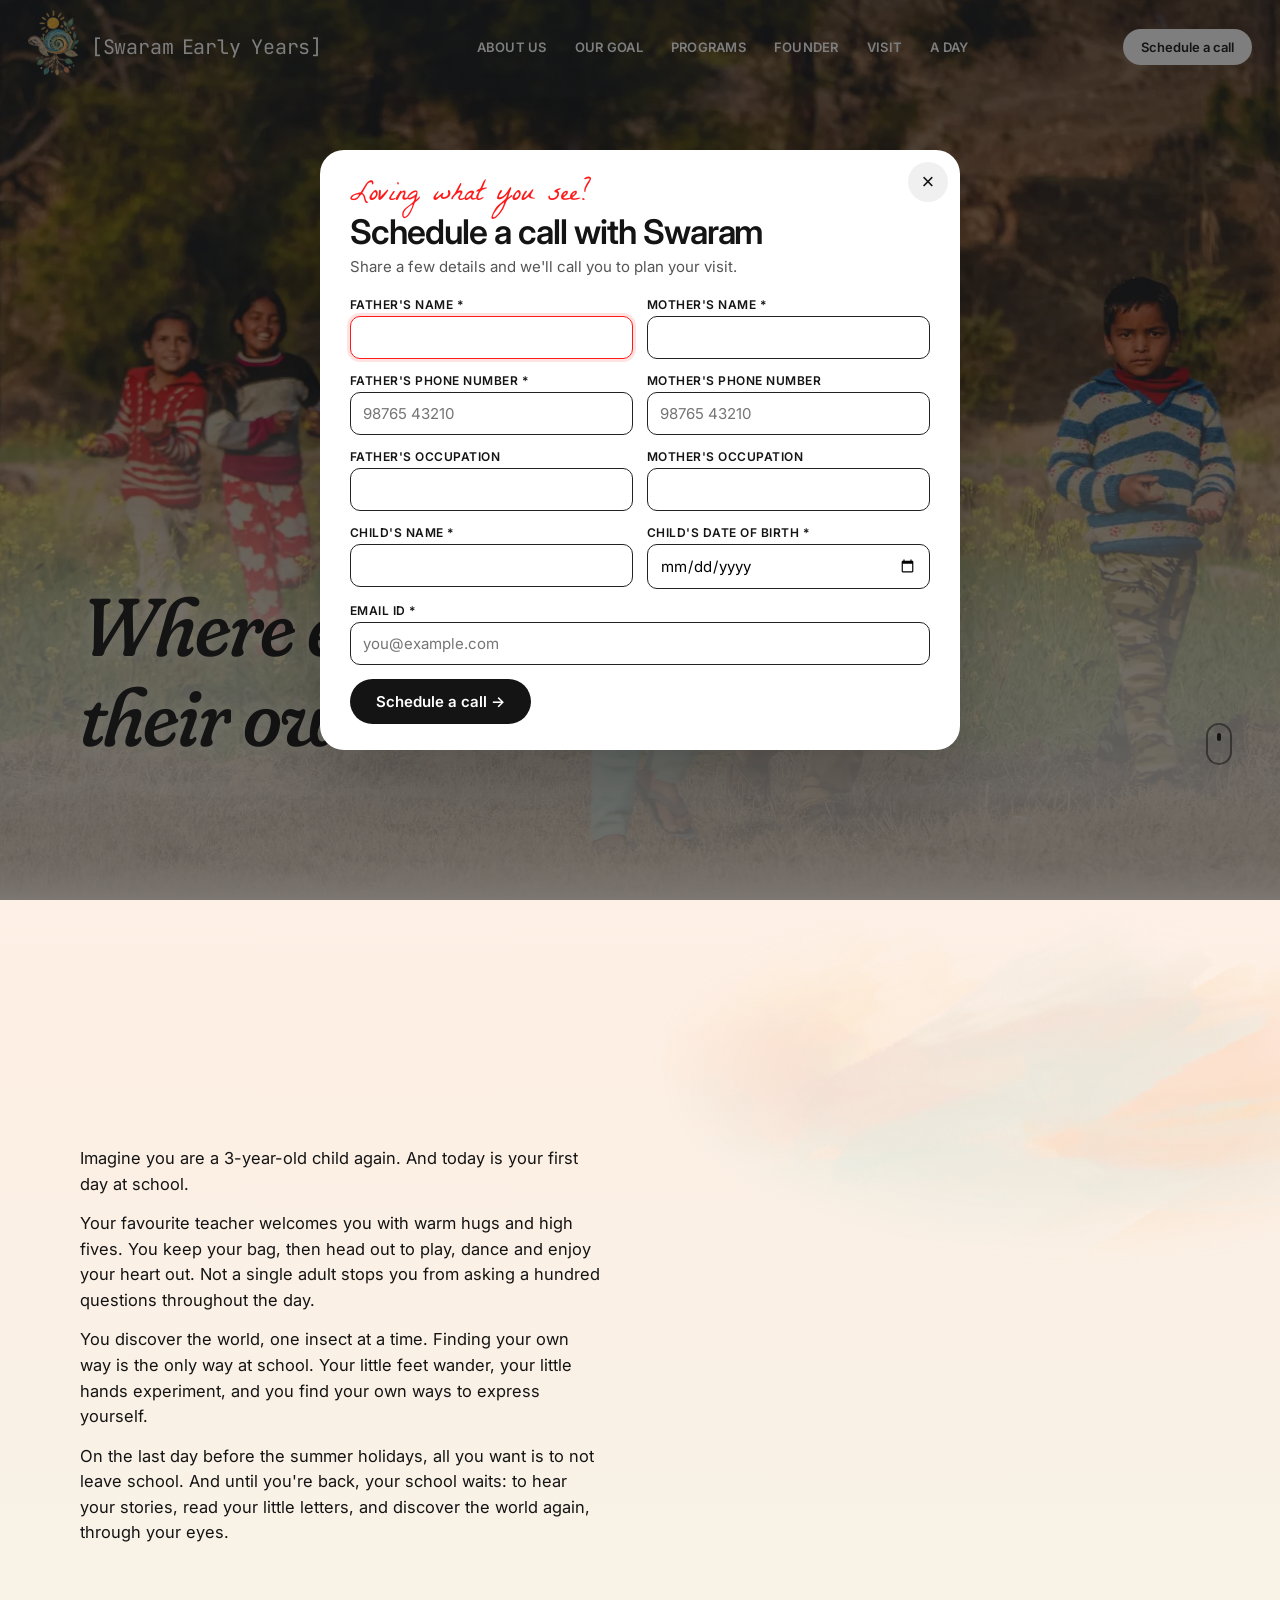
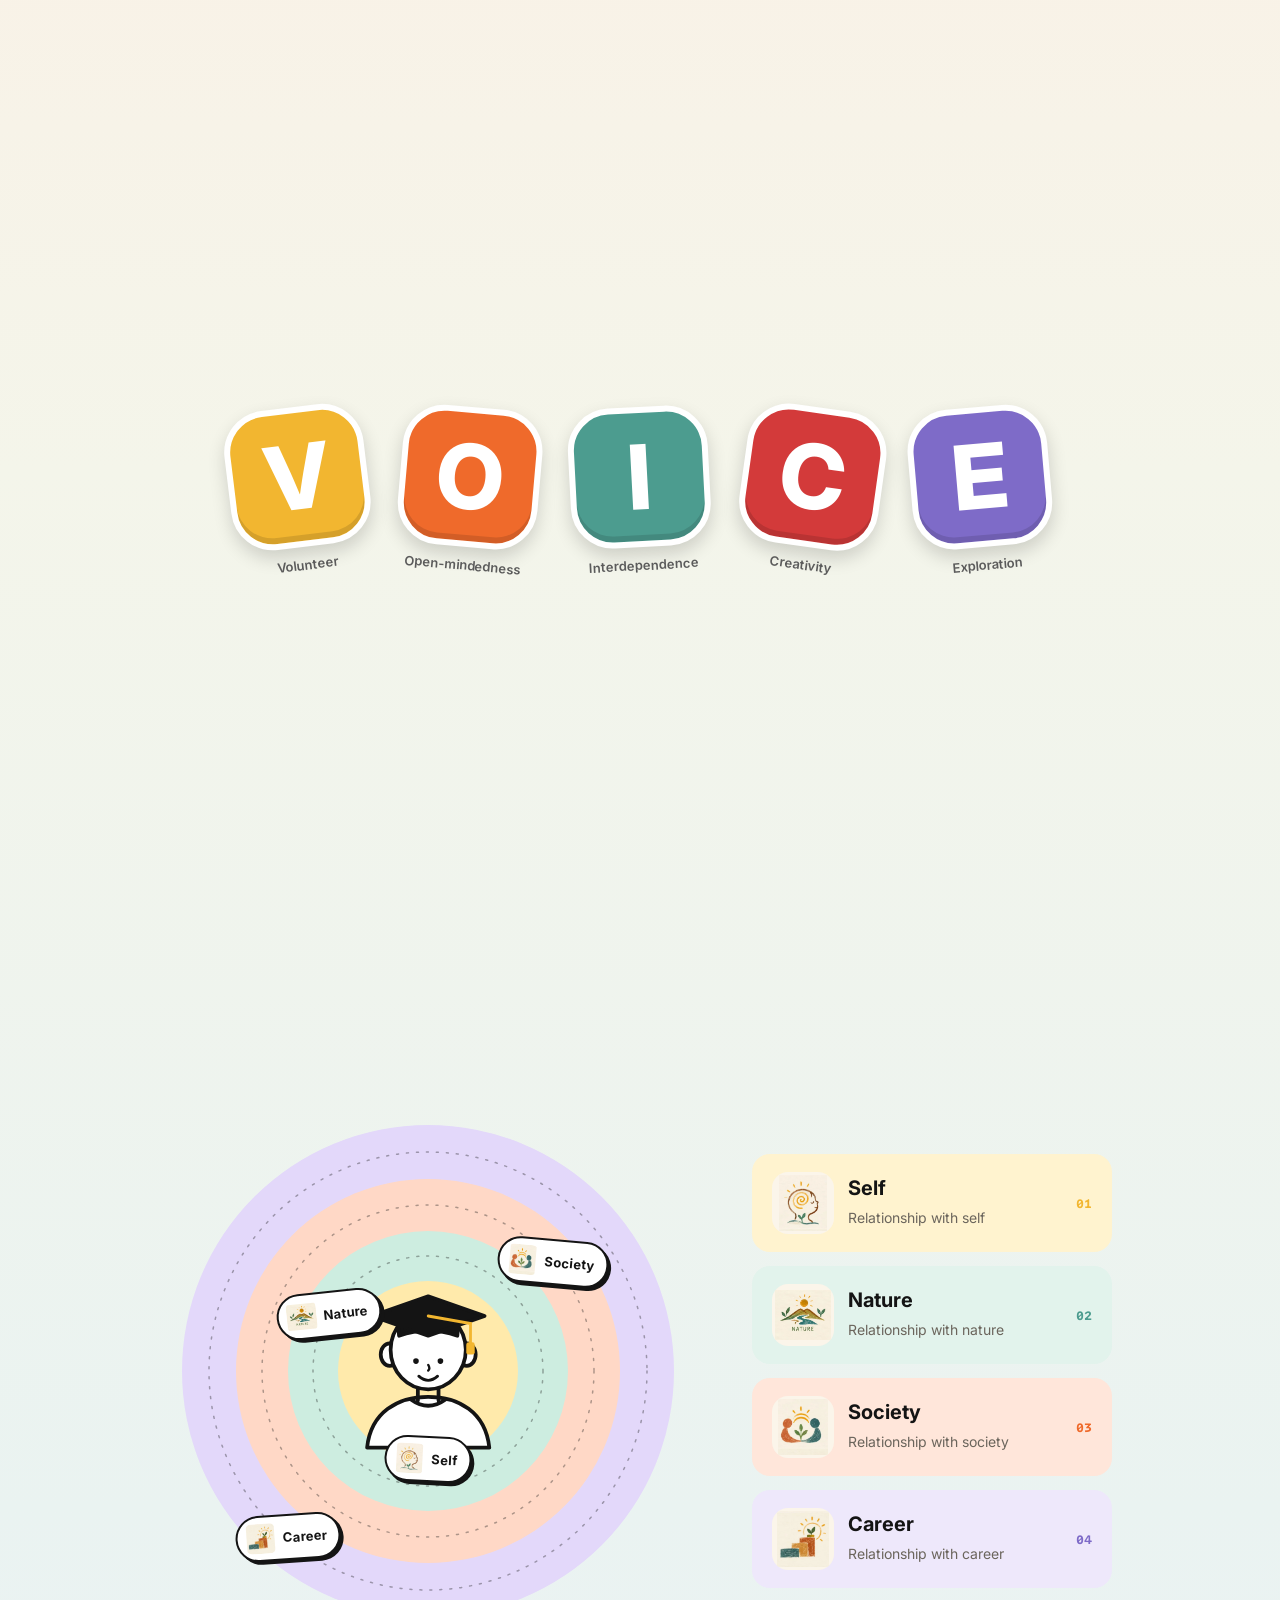
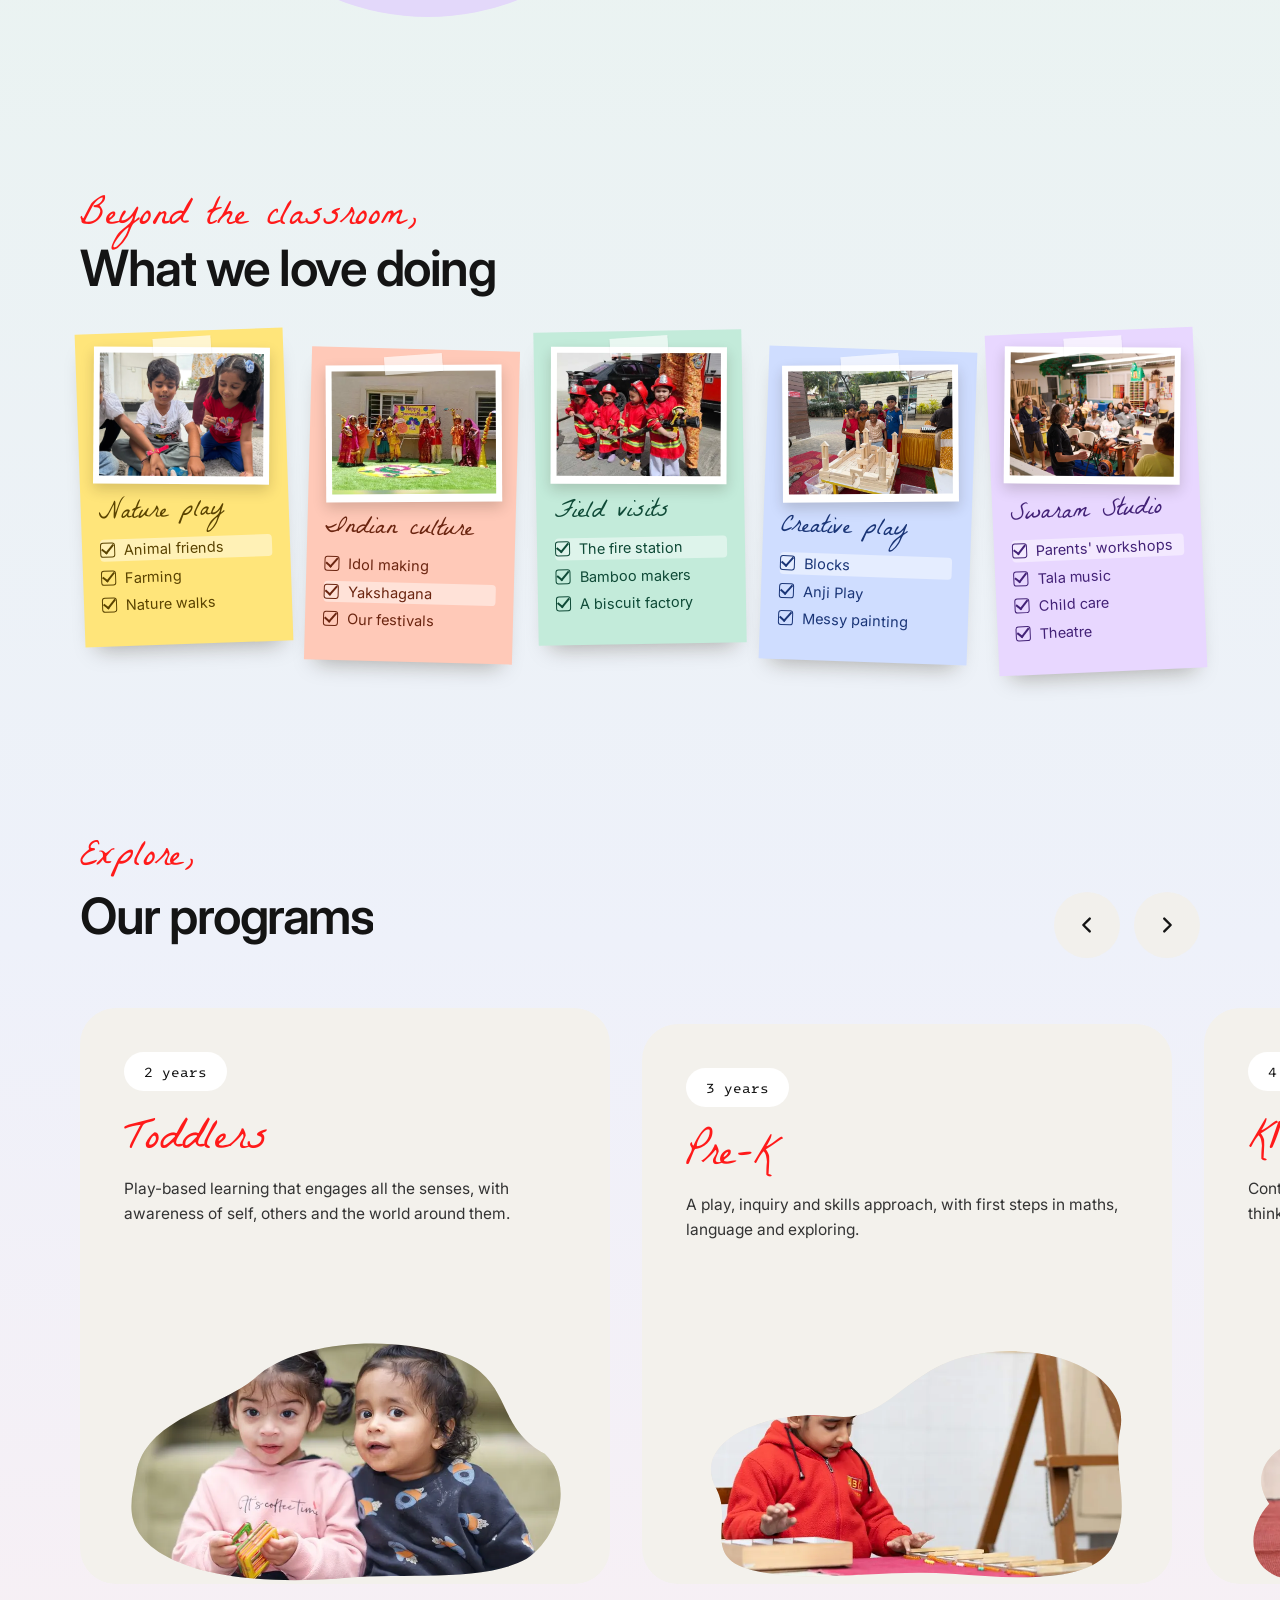
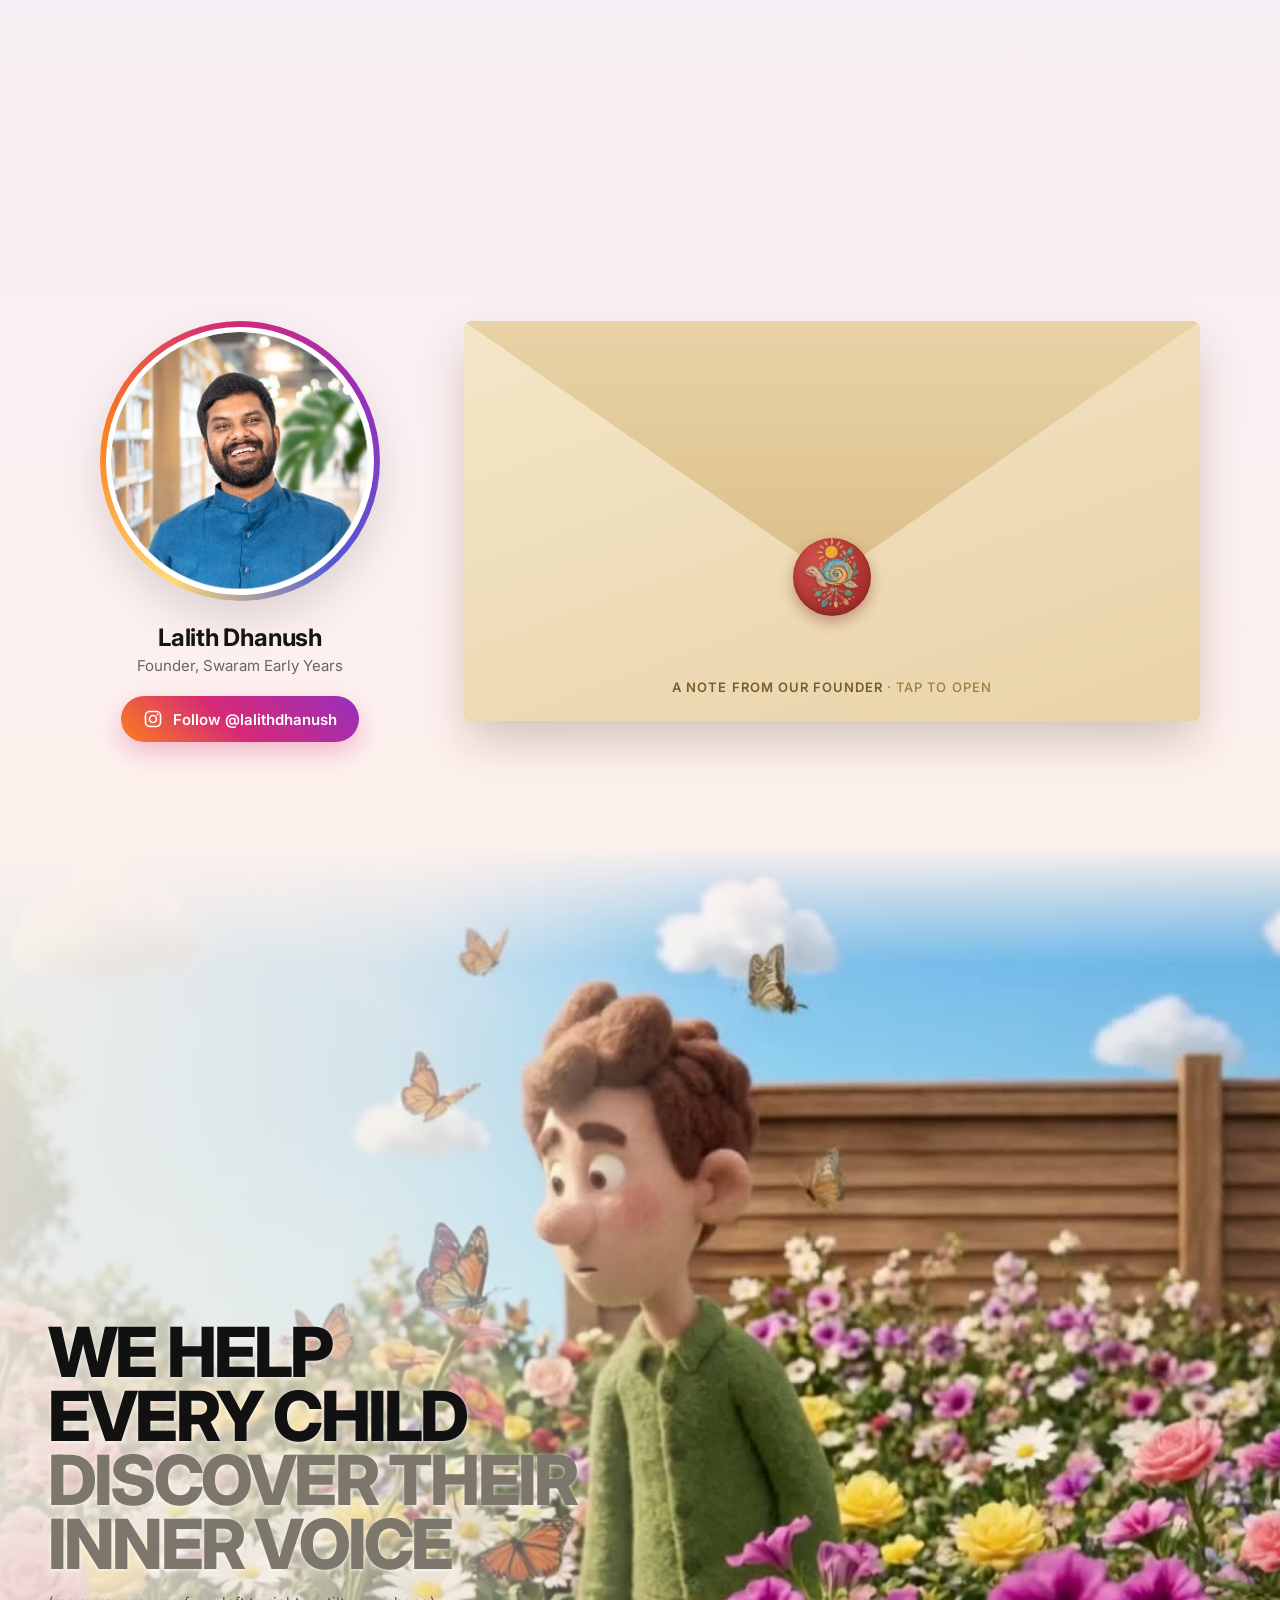
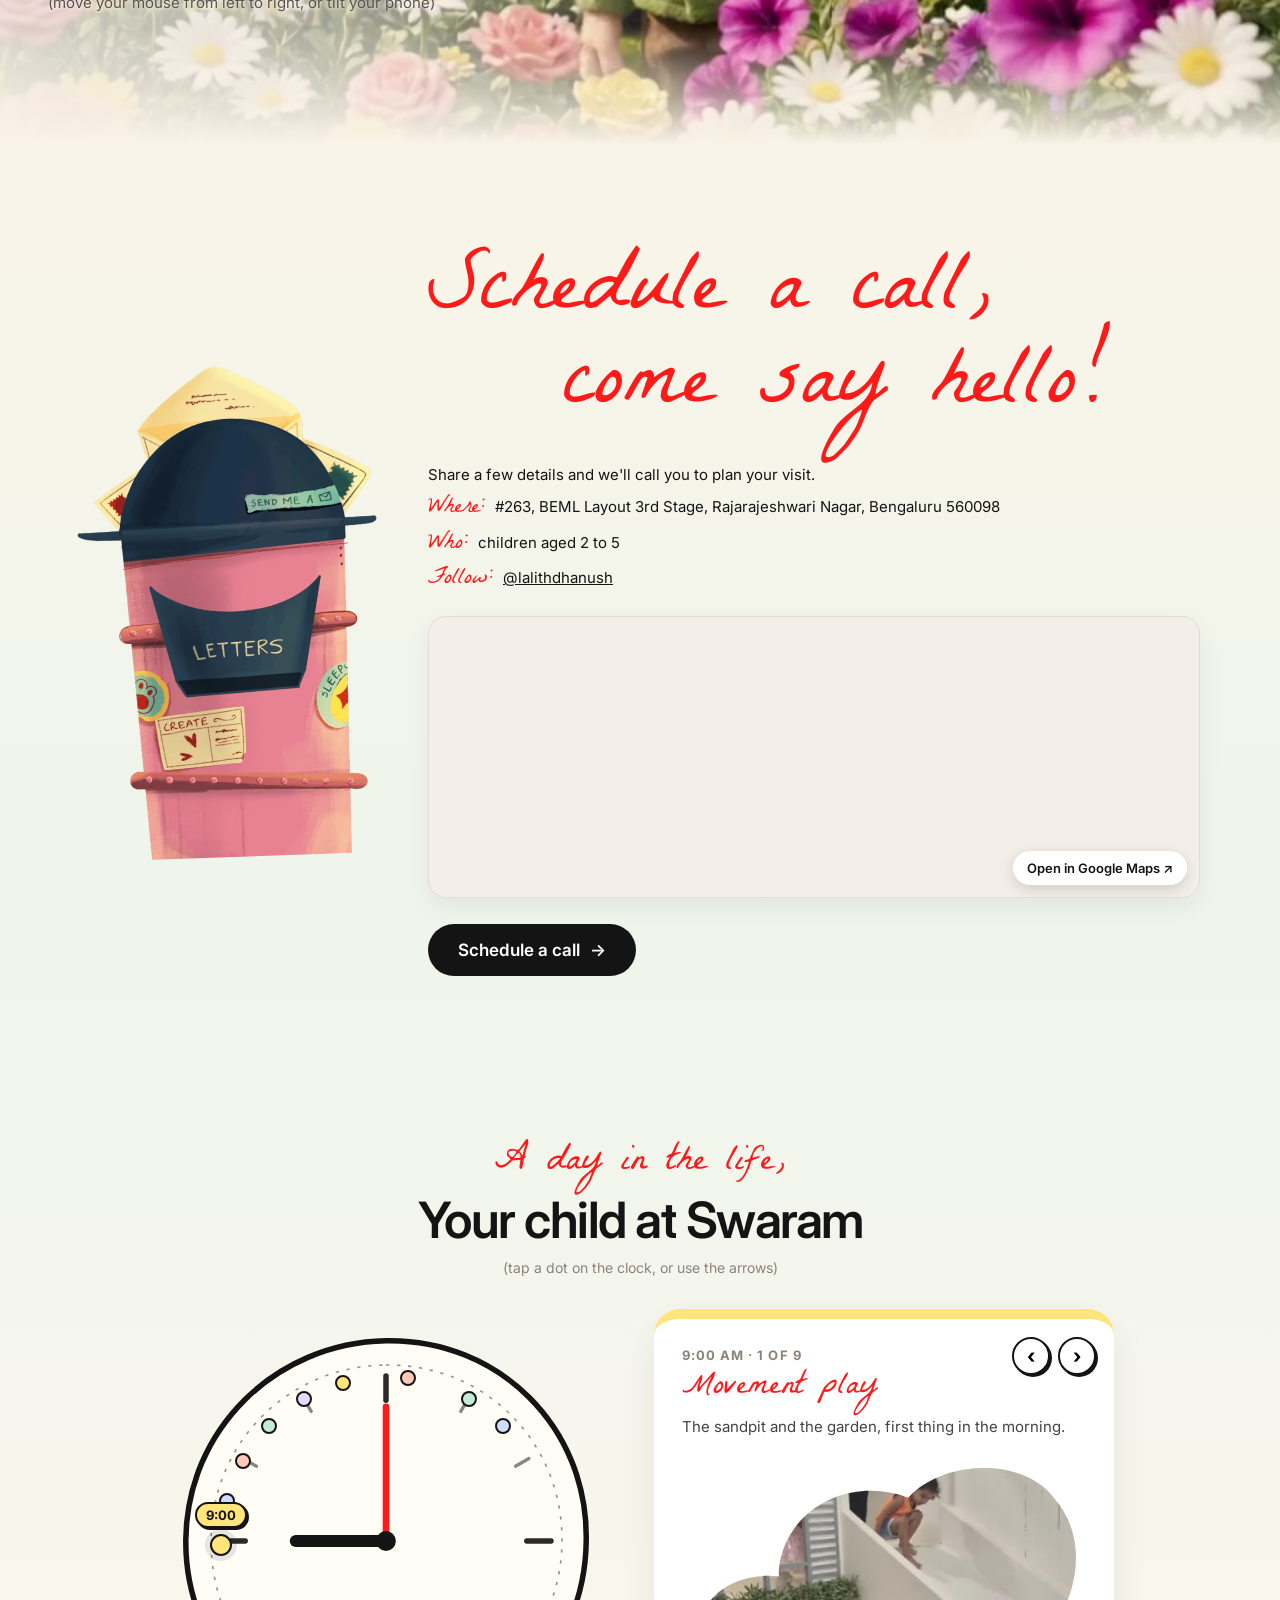
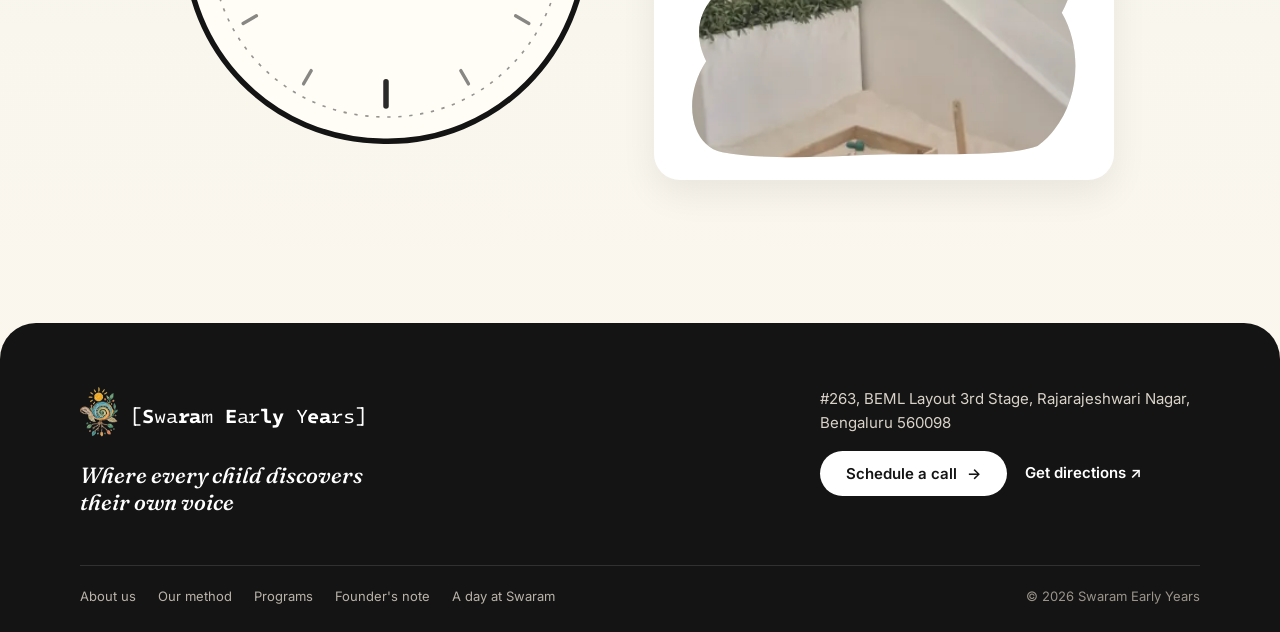
==== v2/index.html @ 05e059a1 "v2: Swaram's own photos from Drive (clock, sticky notes, goal icons); day section moved to the end; " ====
<!doctype html>
<html lang="en">
<head>
<meta charset="utf-8">
<title>Swaram Early Years · Preschool in Bangalore</title>
<meta name="viewport" content="width=device-width, initial-scale=1">
<!-- The site opens straight into the main page (the sketchbook intro is saved as index.sketchbook.html) -->
<script>location.replace("home.html?v=10" + location.hash);</script>
<meta http-equiv="refresh" content="0; url=home.html?v=10">
<link rel="canonical" href="home.html">
</head>
<body><a href="home.html">Swaram Early Years</a></body>
</html>
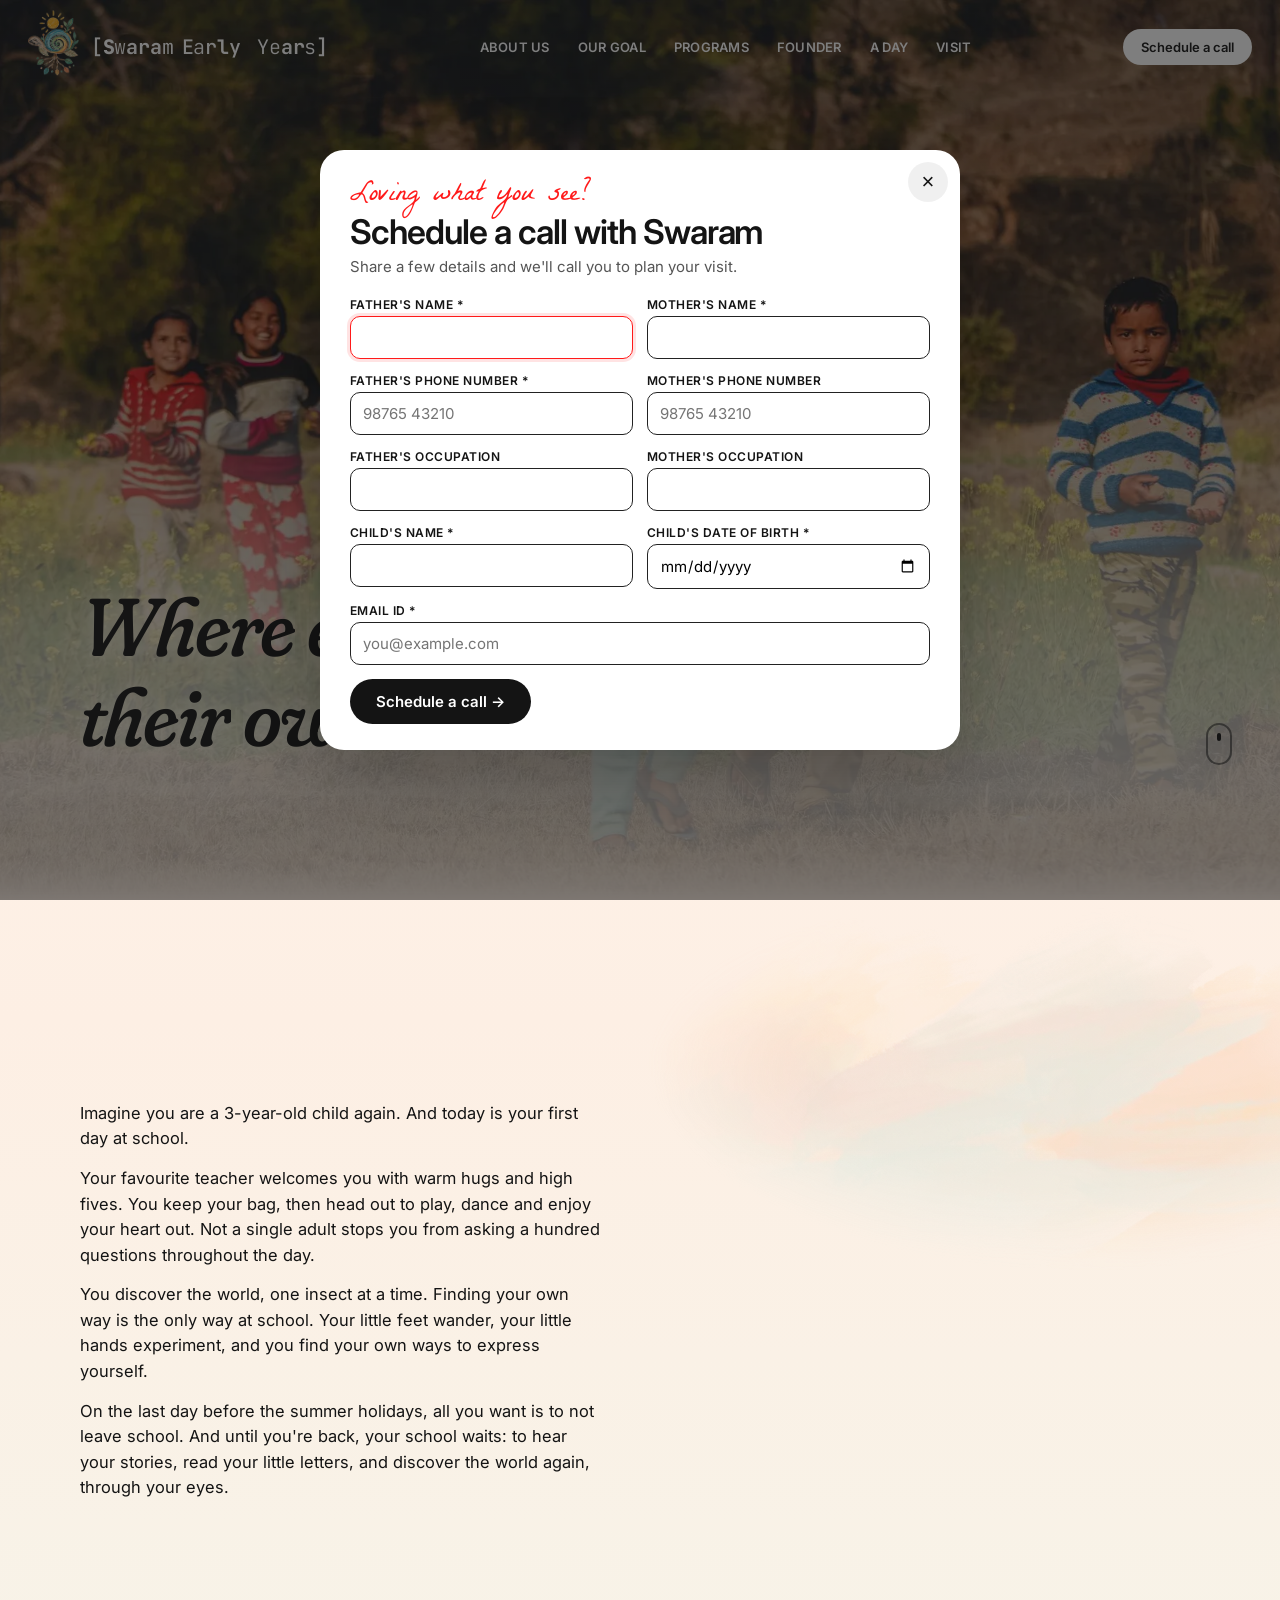
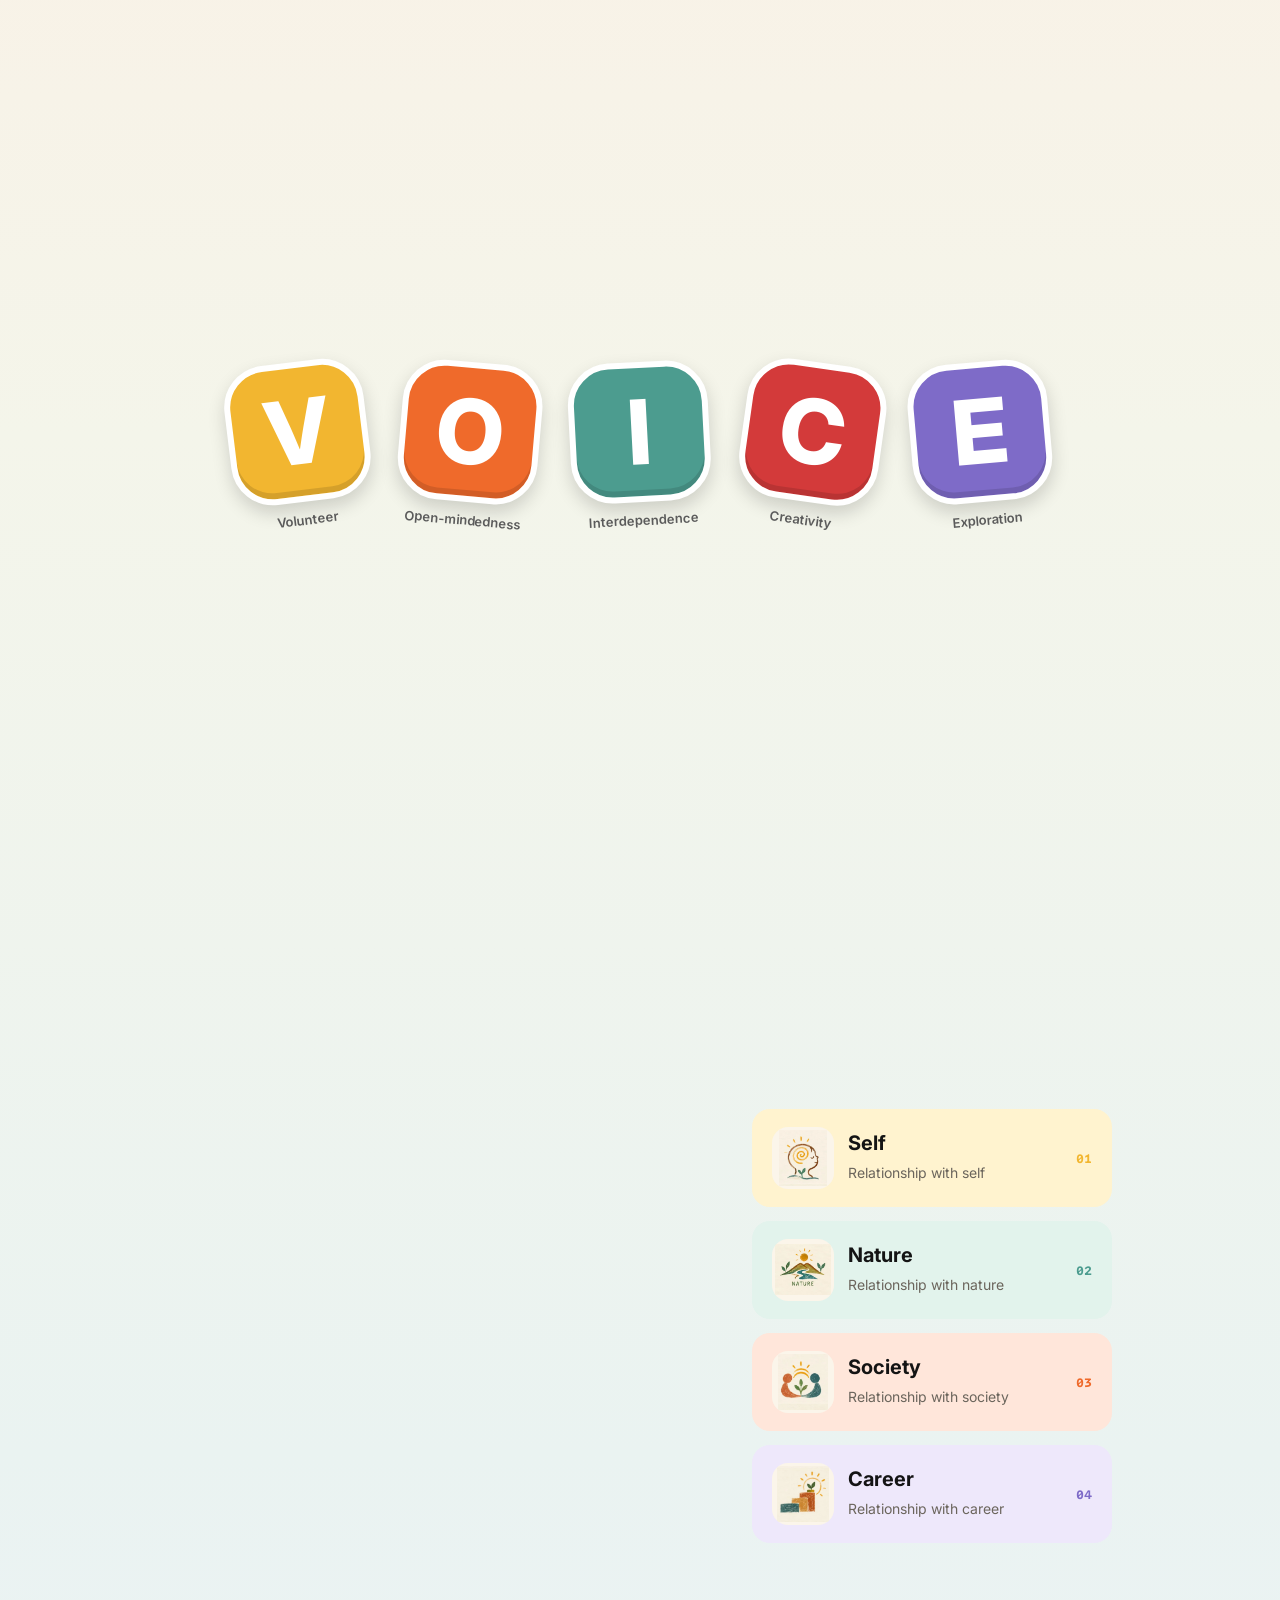
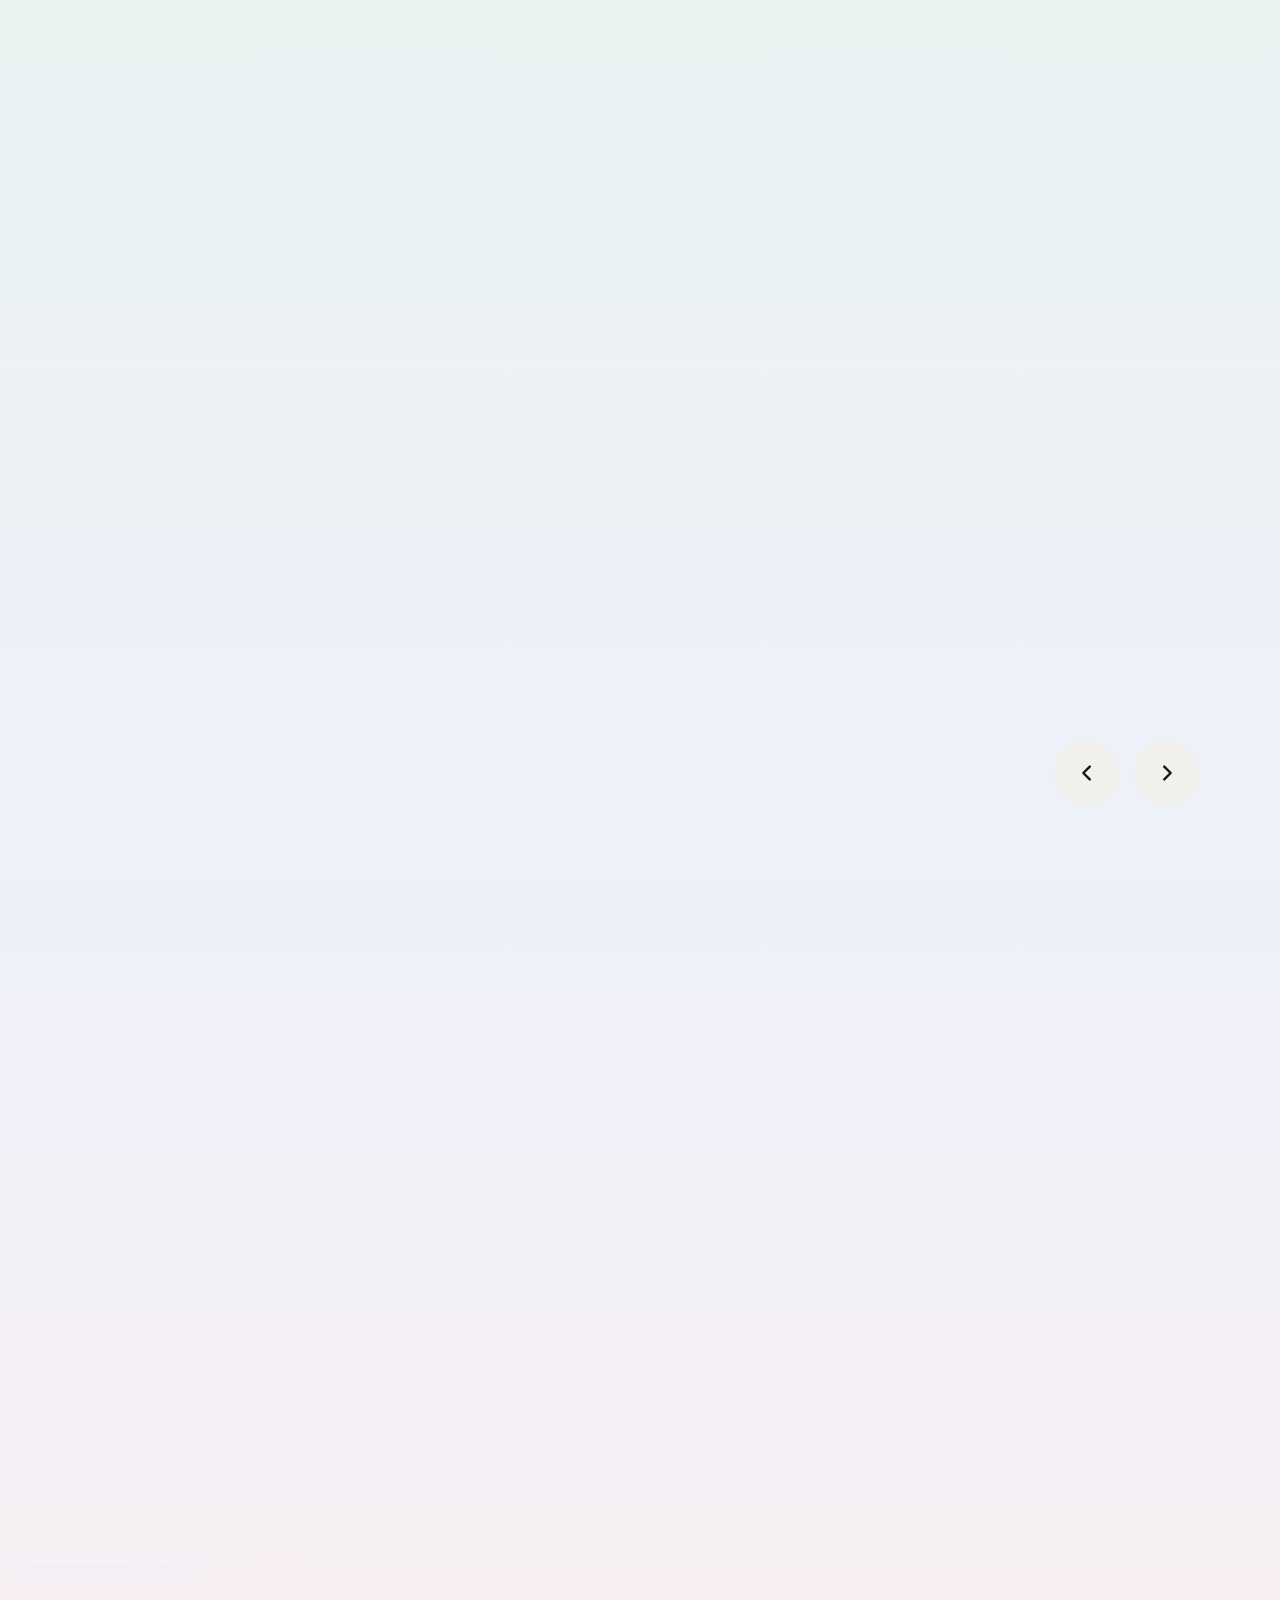
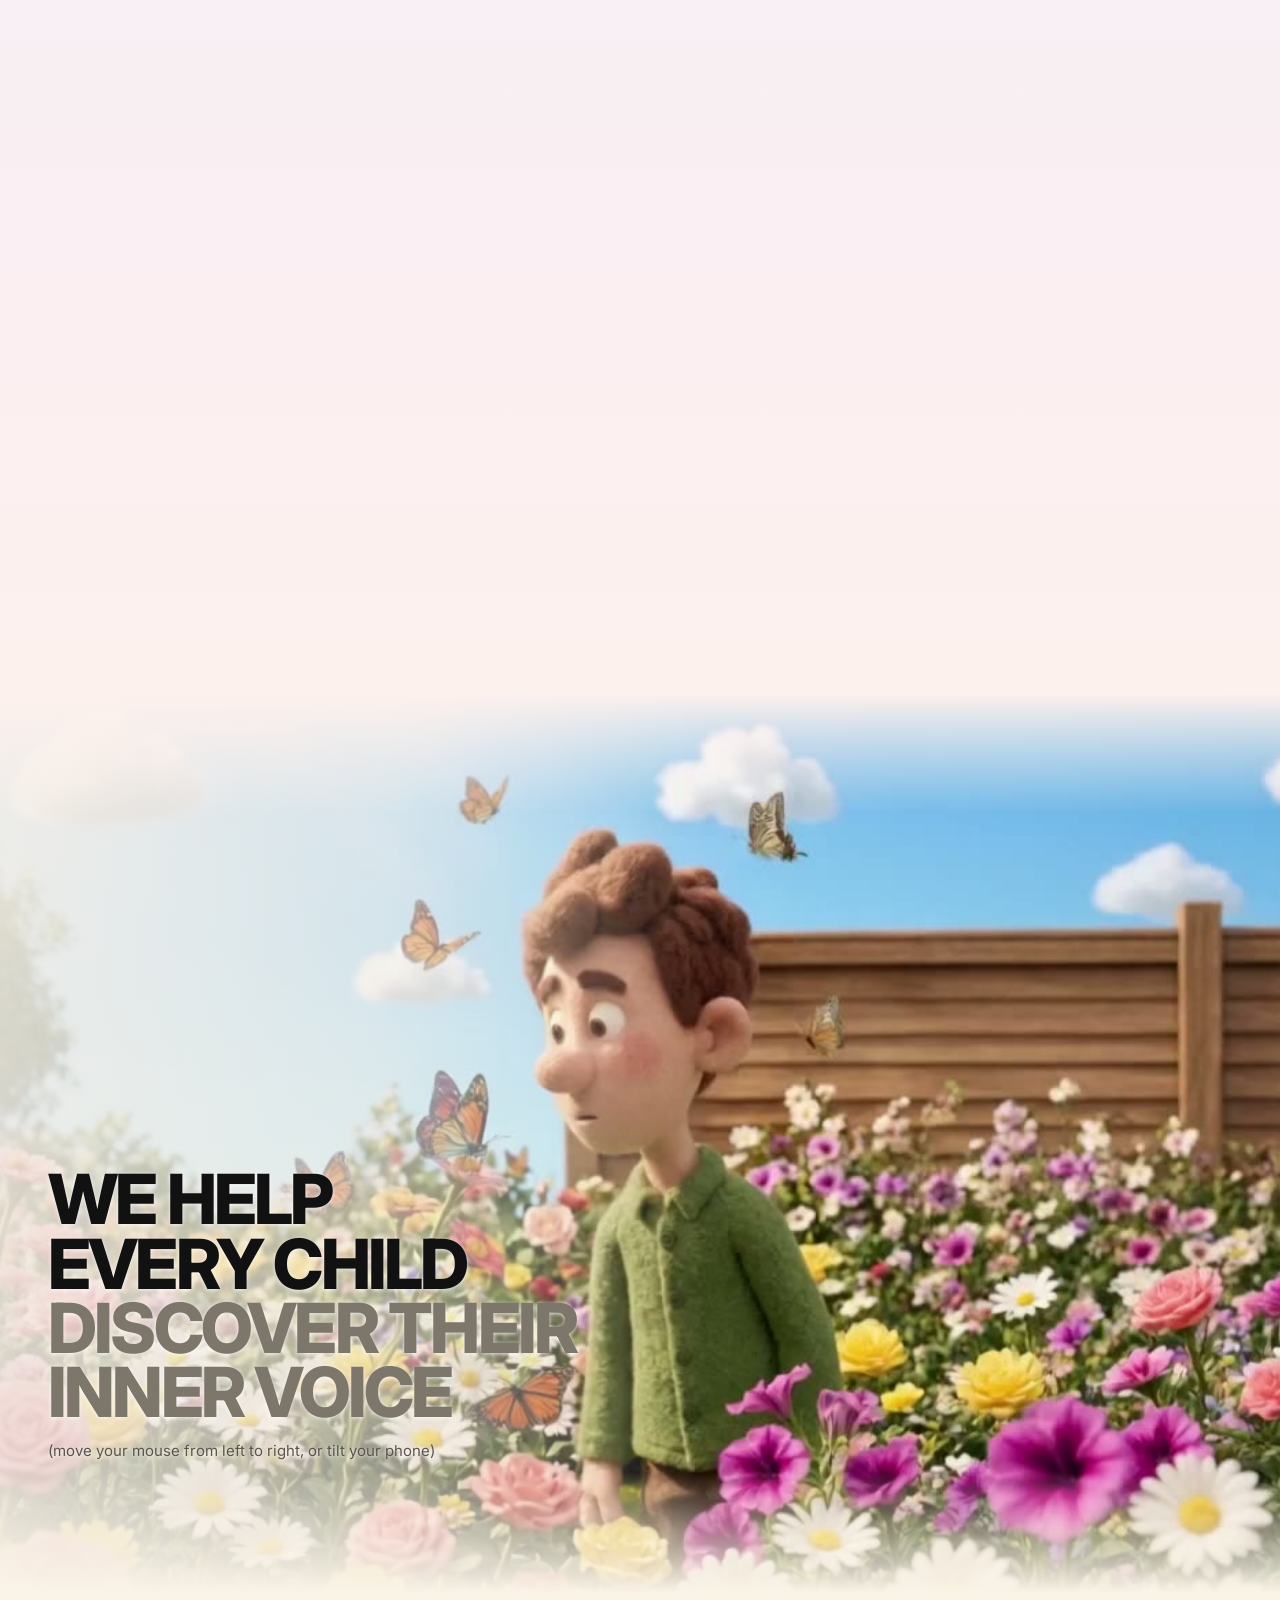
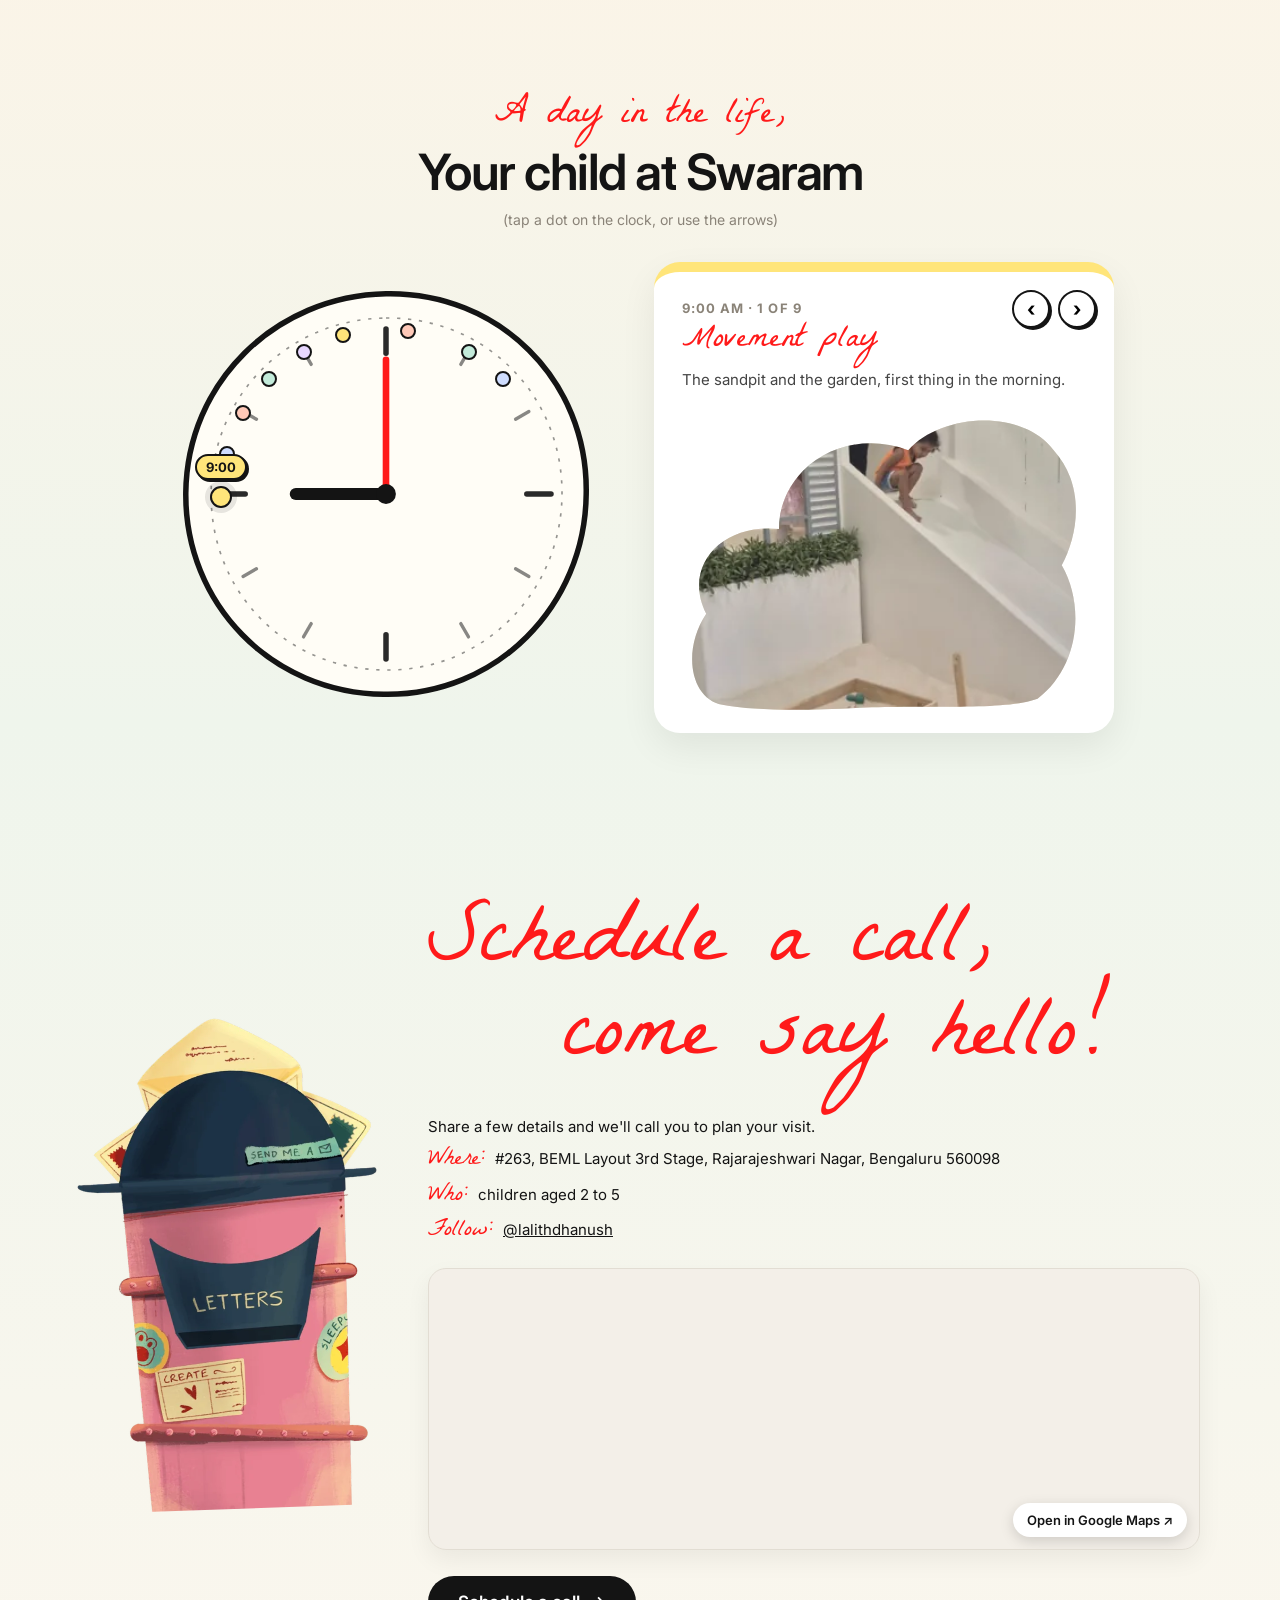
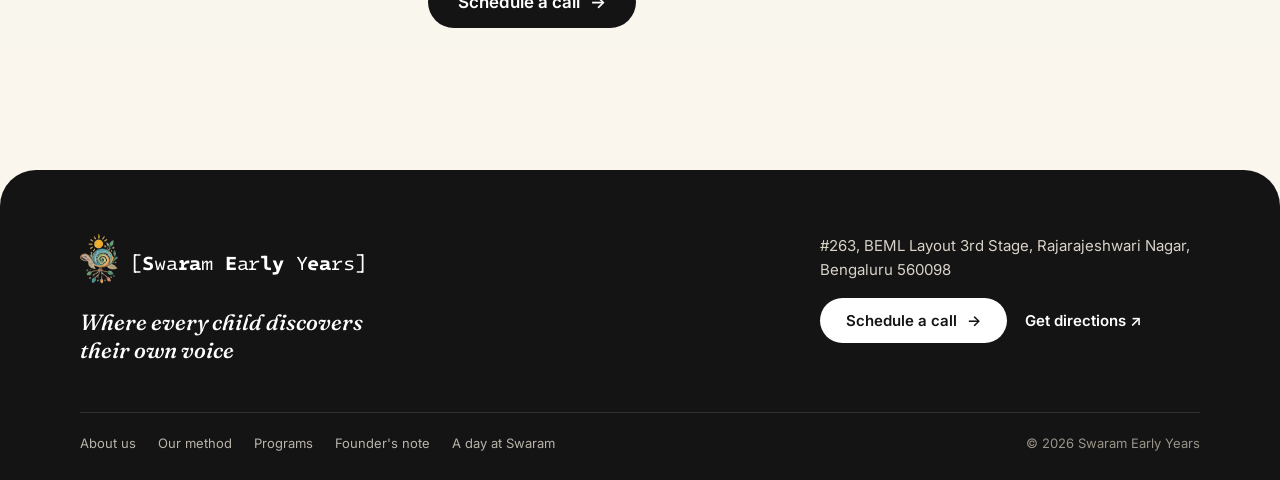
==== commit 61e3b8a7: "v2: Dear Parents photo in a clean frame, no 'About us'; sticky-note photos slide one after another; " ====
--- a/v2/index.html
+++ b/v2/index.html
@@ -5,8 +5,8 @@
 <title>Swaram Early Years · Preschool in Bangalore</title>
 <meta name="viewport" content="width=device-width, initial-scale=1">
 <!-- The site opens straight into the main page (the sketchbook intro is saved as index.sketchbook.html) -->
-<script>location.replace("home.html?v=10" + location.hash);</script>
-<meta http-equiv="refresh" content="0; url=home.html?v=10">
+<script>location.replace("home.html?v=11" + location.hash);</script>
+<meta http-equiv="refresh" content="0; url=home.html?v=11">
 <link rel="canonical" href="home.html">
 </head>
 <body><a href="home.html">Swaram Early Years</a></body>
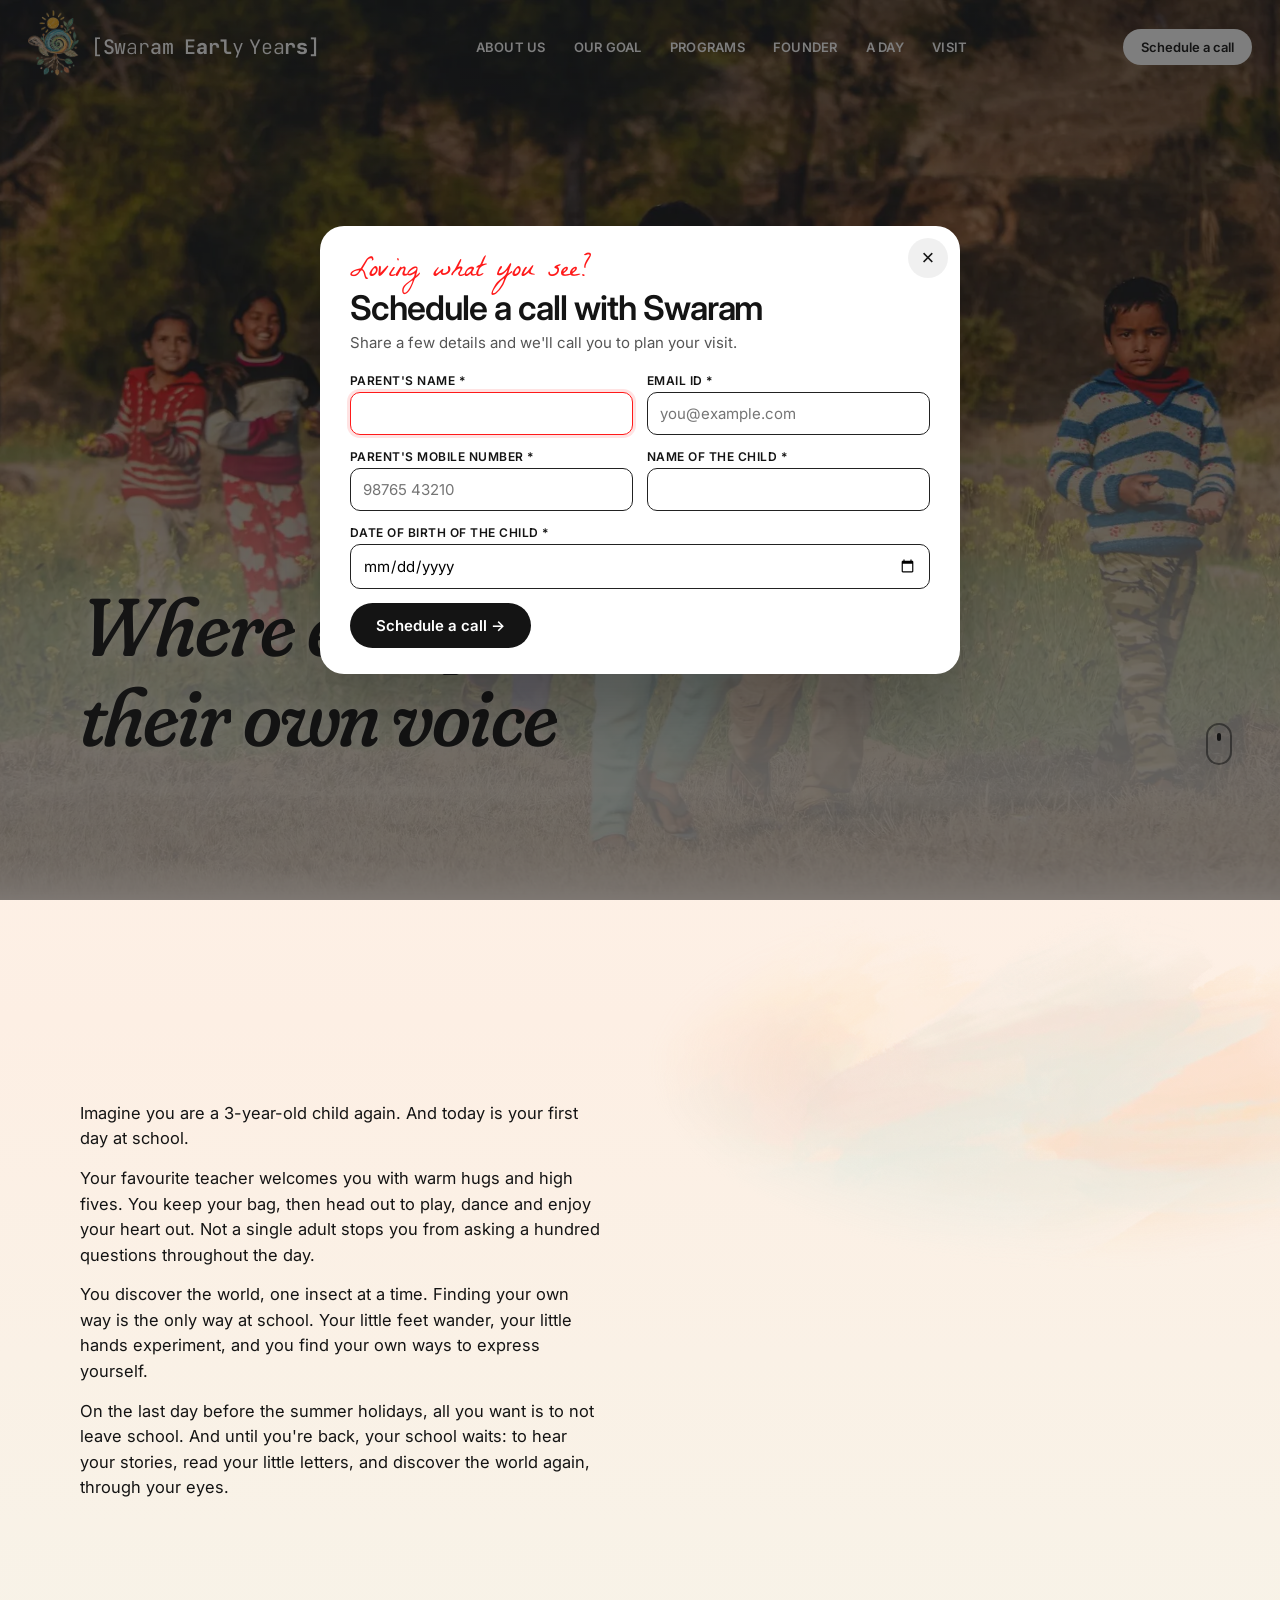
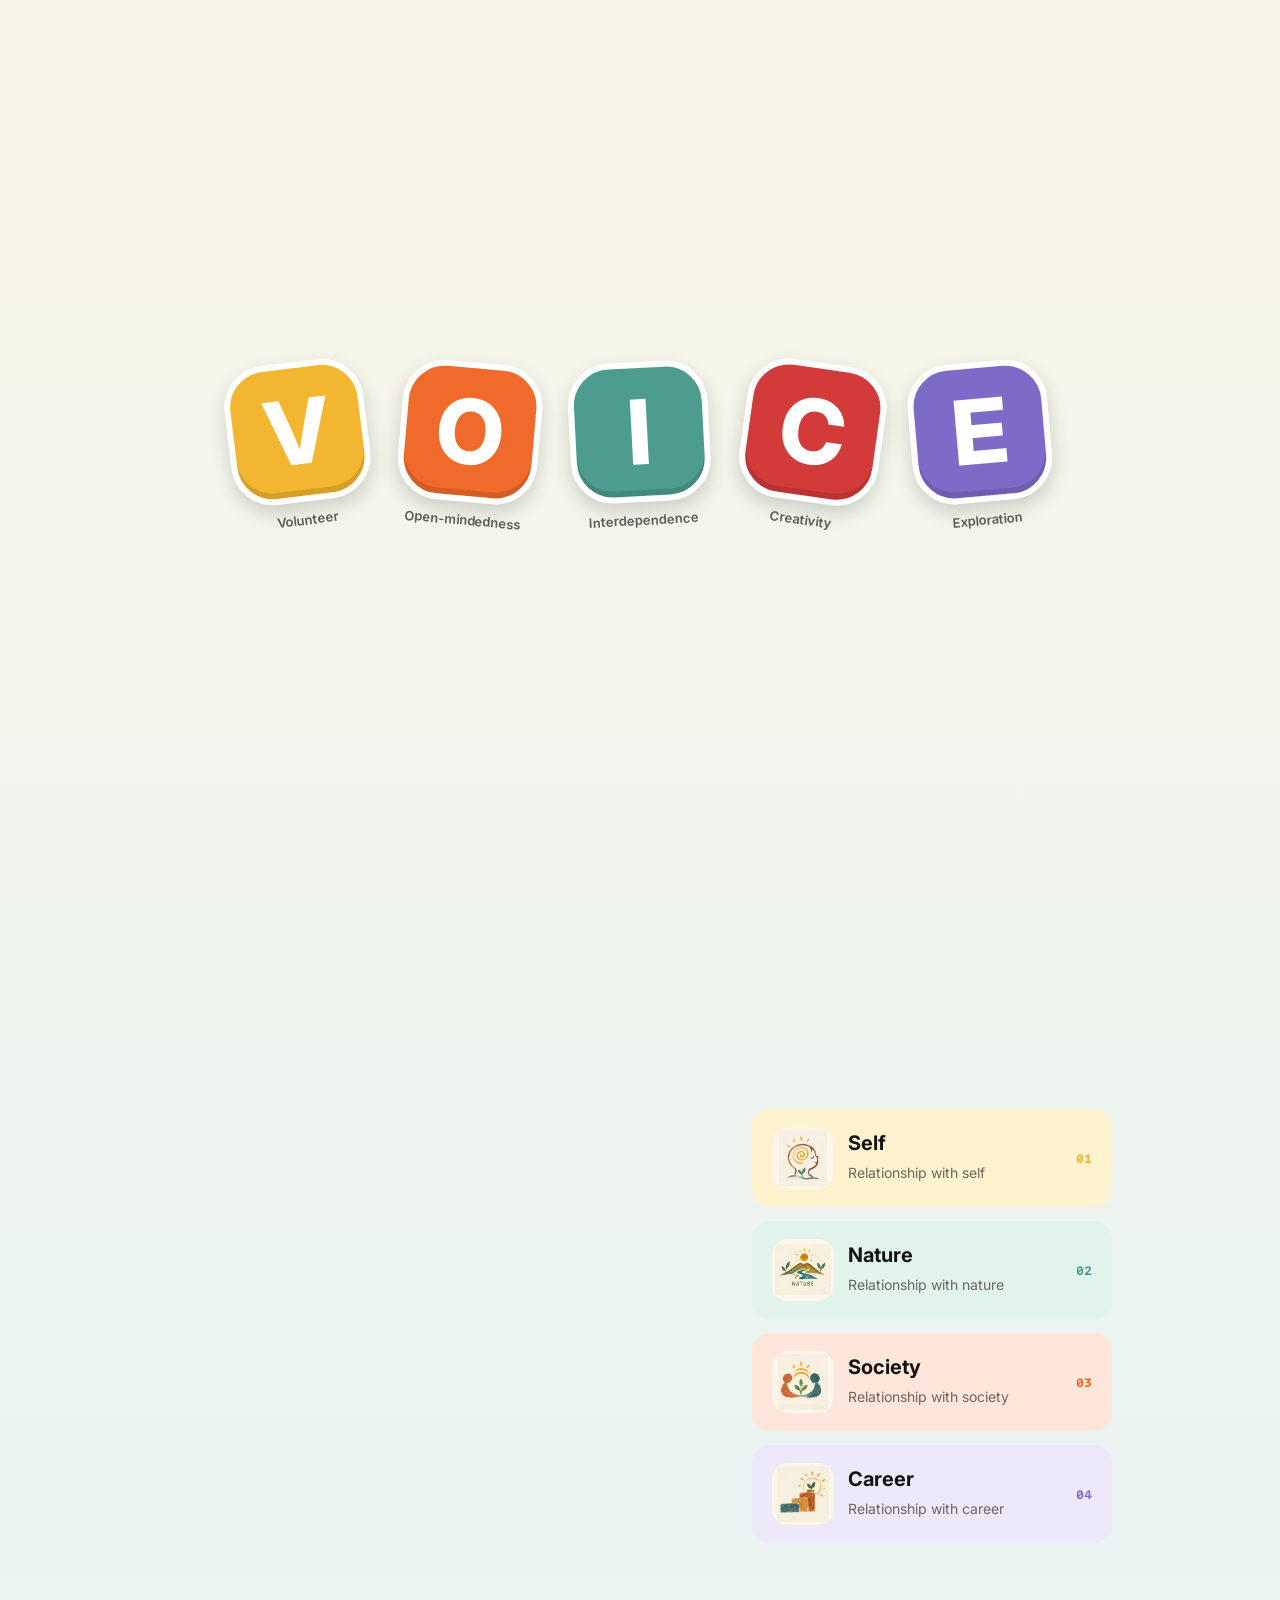
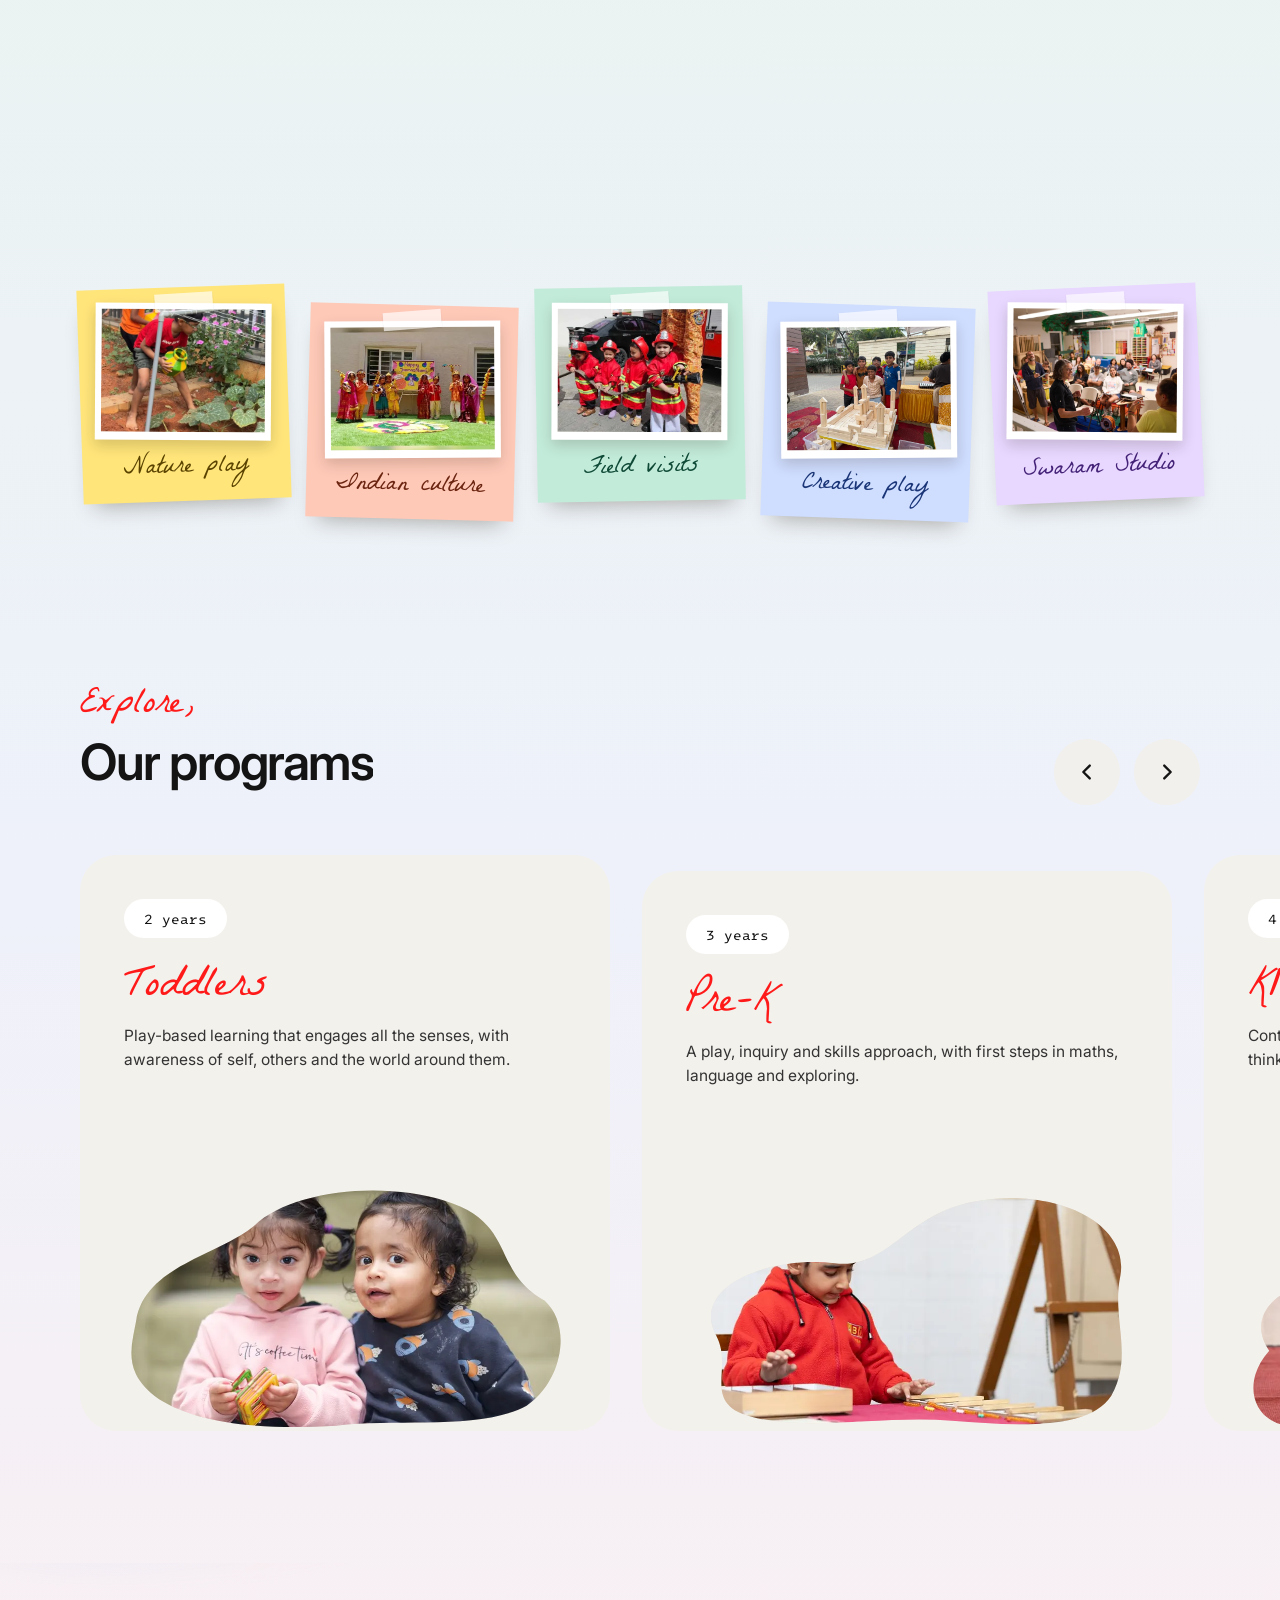
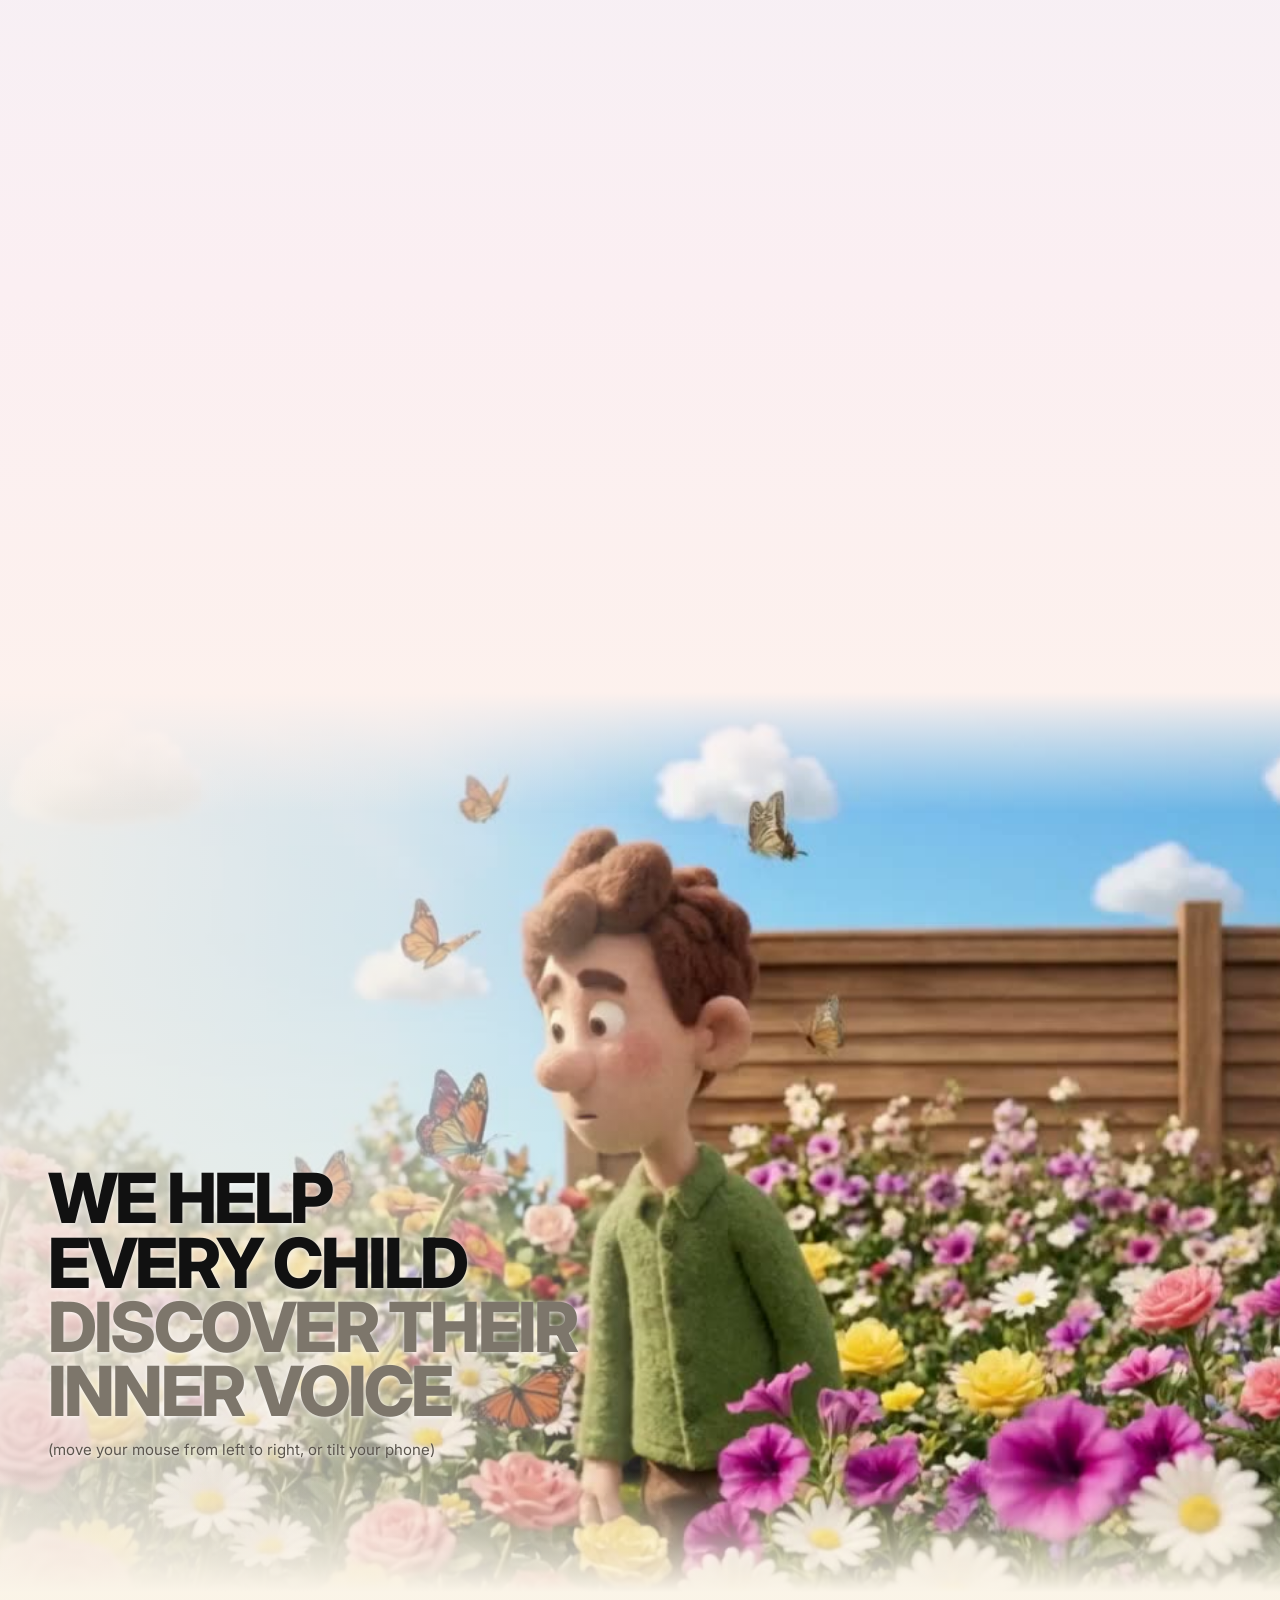
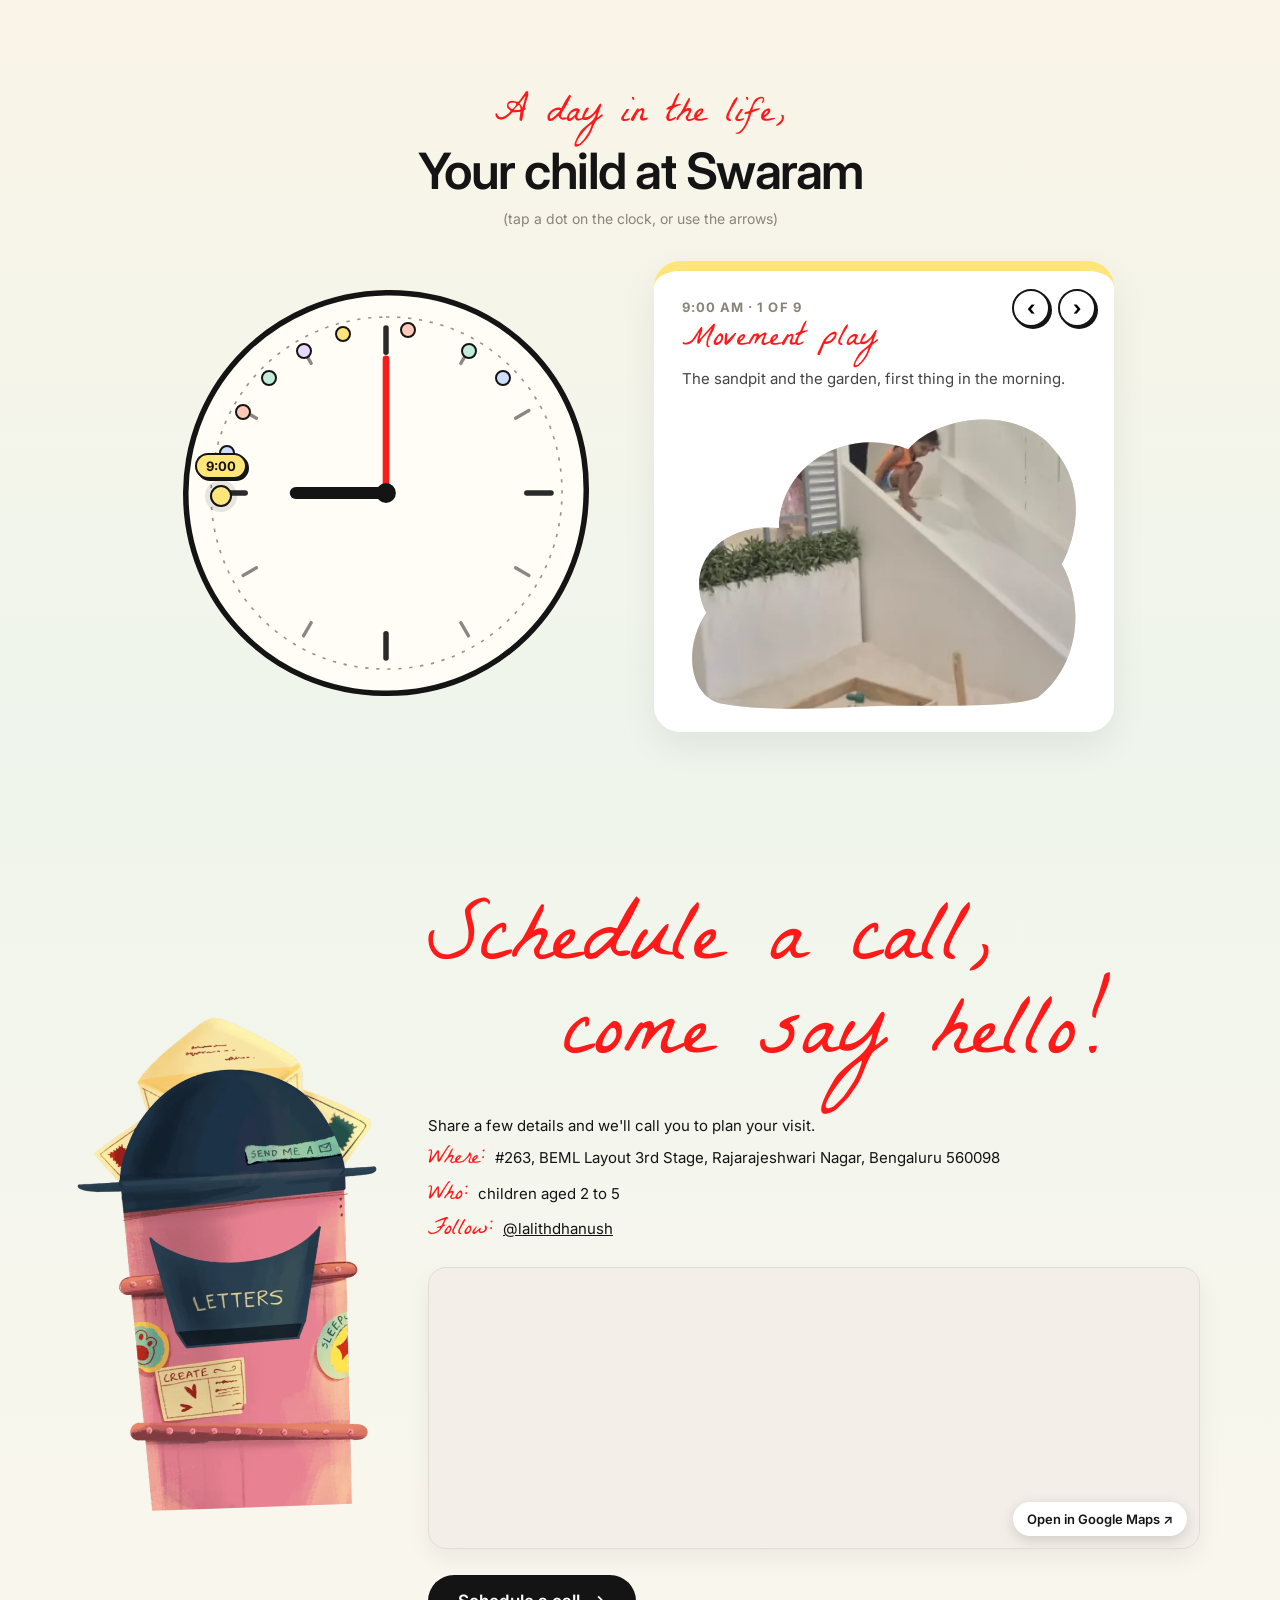
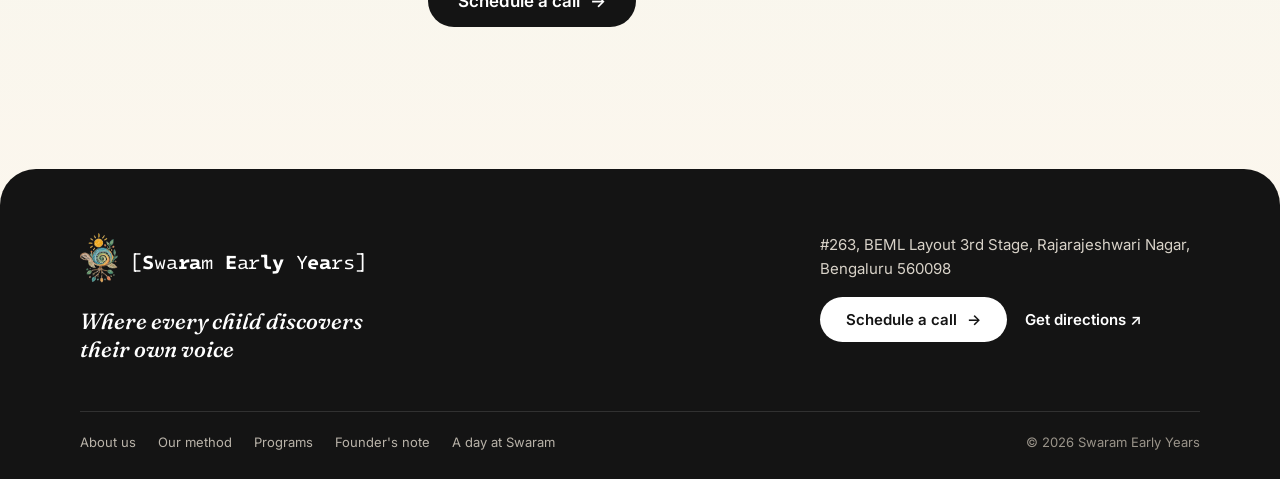
==== commit b58793d2: "v2: 5-field enquiry form, fix phone footer brand overlap Co-Authored-By: Claude Opus 5.5 <noreply@an" ====
--- a/v2/index.html
+++ b/v2/index.html
@@ -5,8 +5,8 @@
 <title>Swaram Early Years · Preschool in Bangalore</title>
 <meta name="viewport" content="width=device-width, initial-scale=1">
 <!-- The site opens straight into the main page (the sketchbook intro is saved as index.sketchbook.html) -->
-<script>location.replace("home.html?v=11" + location.hash);</script>
-<meta http-equiv="refresh" content="0; url=home.html?v=11">
+<script>location.replace("home.html?v=12" + location.hash);</script>
+<meta http-equiv="refresh" content="0; url=home.html?v=12">
 <link rel="canonical" href="home.html">
 </head>
 <body><a href="home.html">Swaram Early Years</a></body>
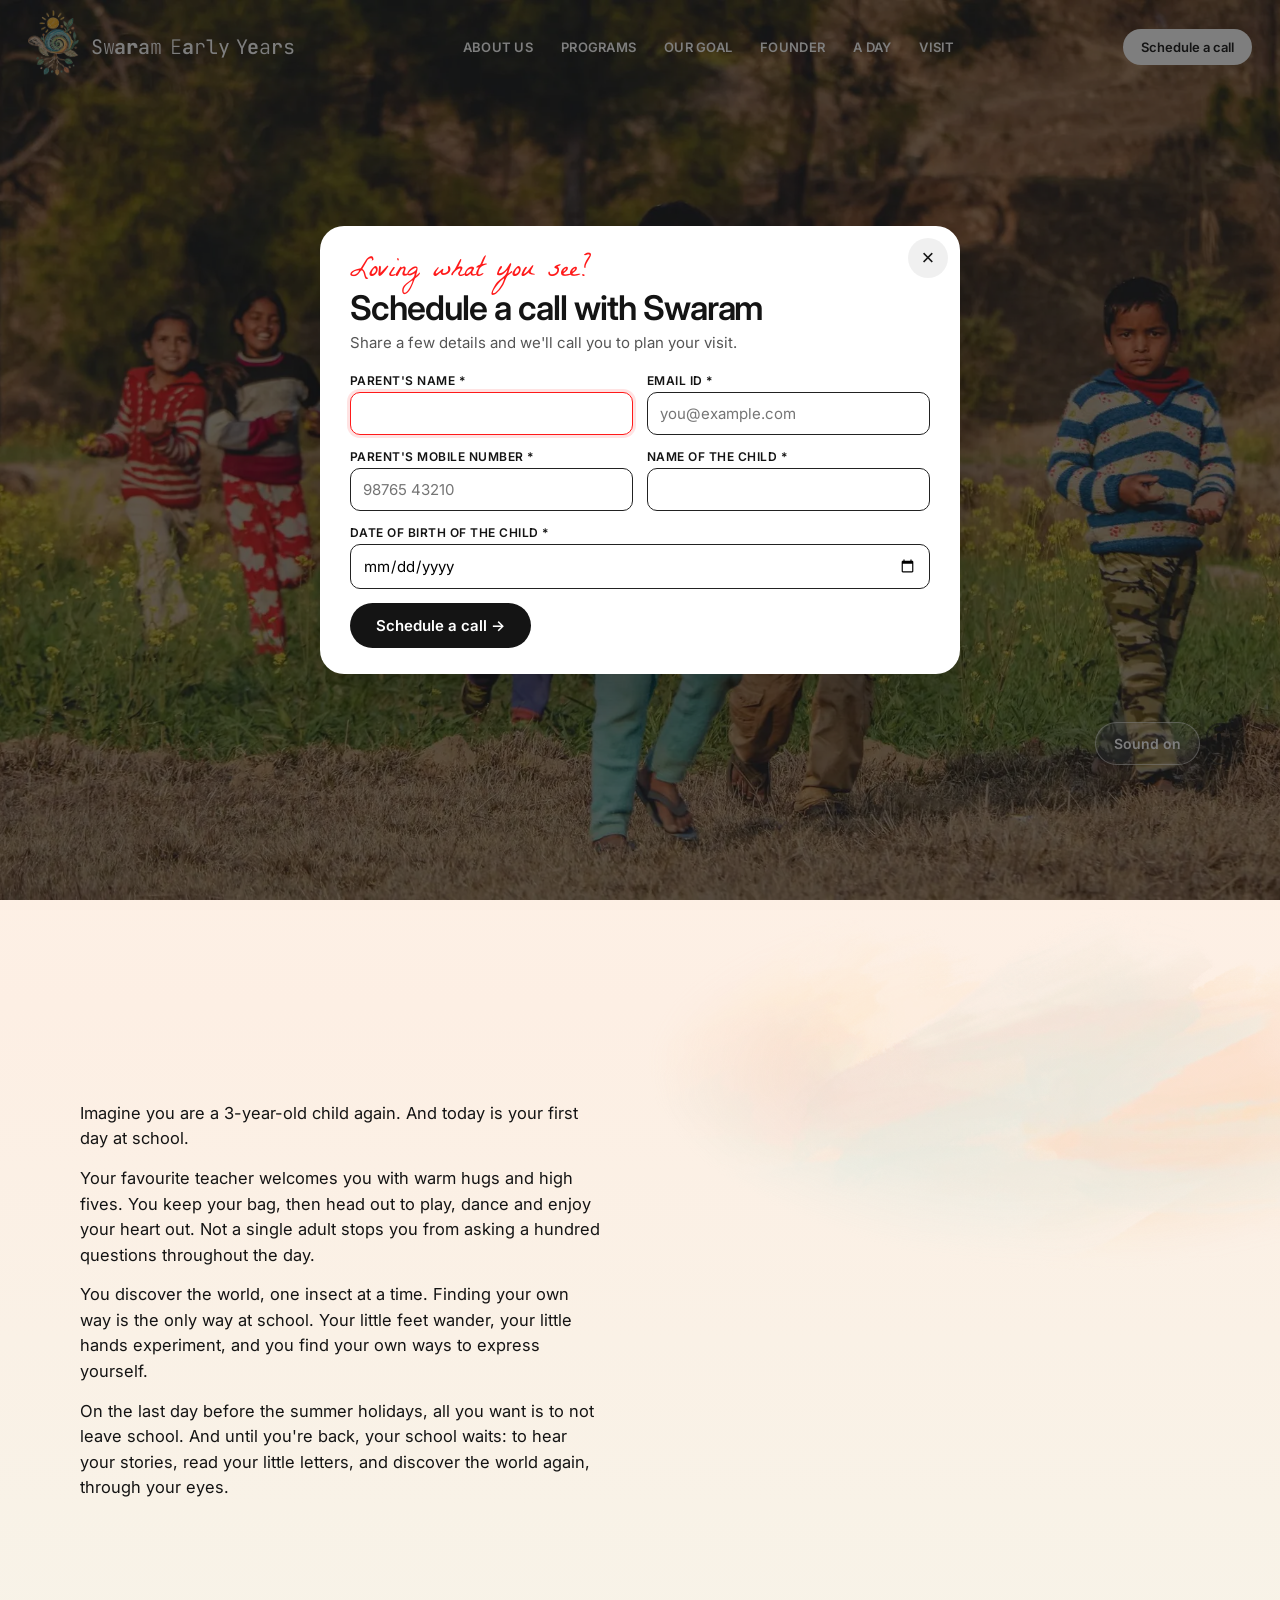
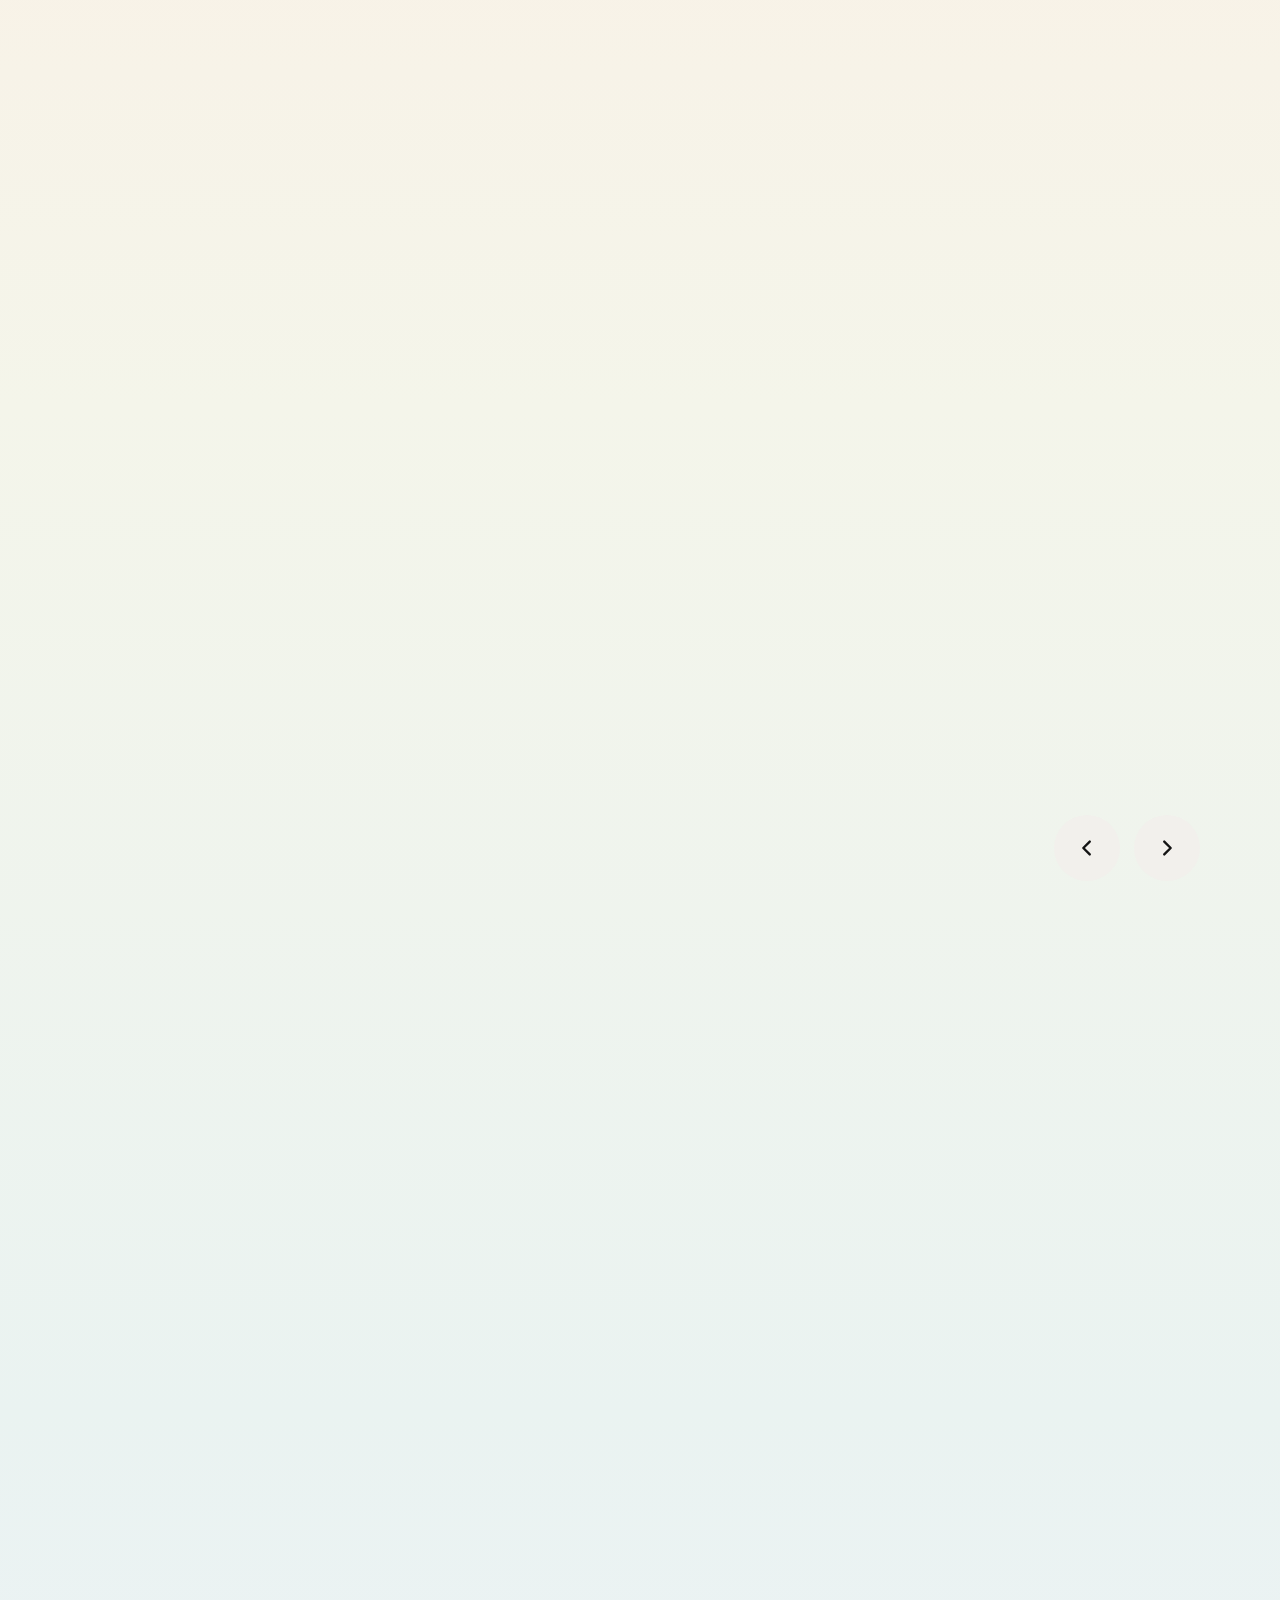
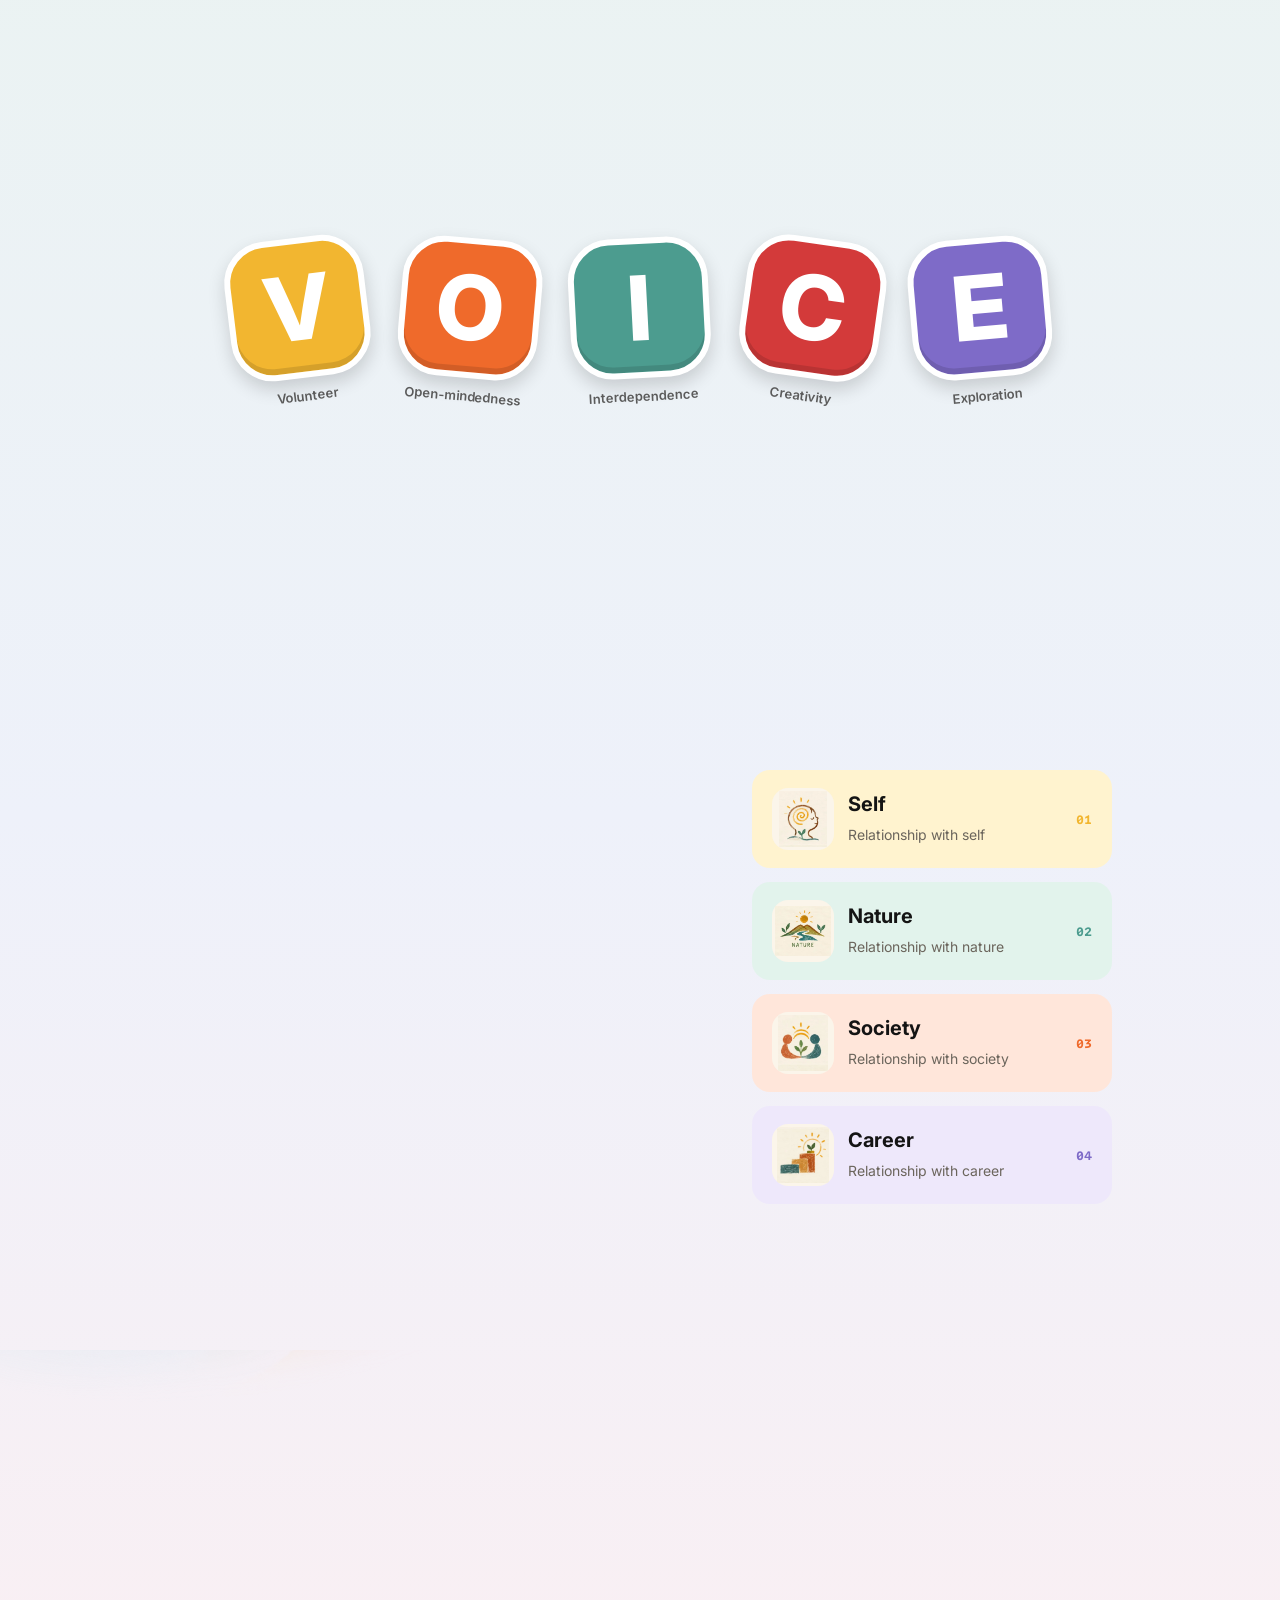
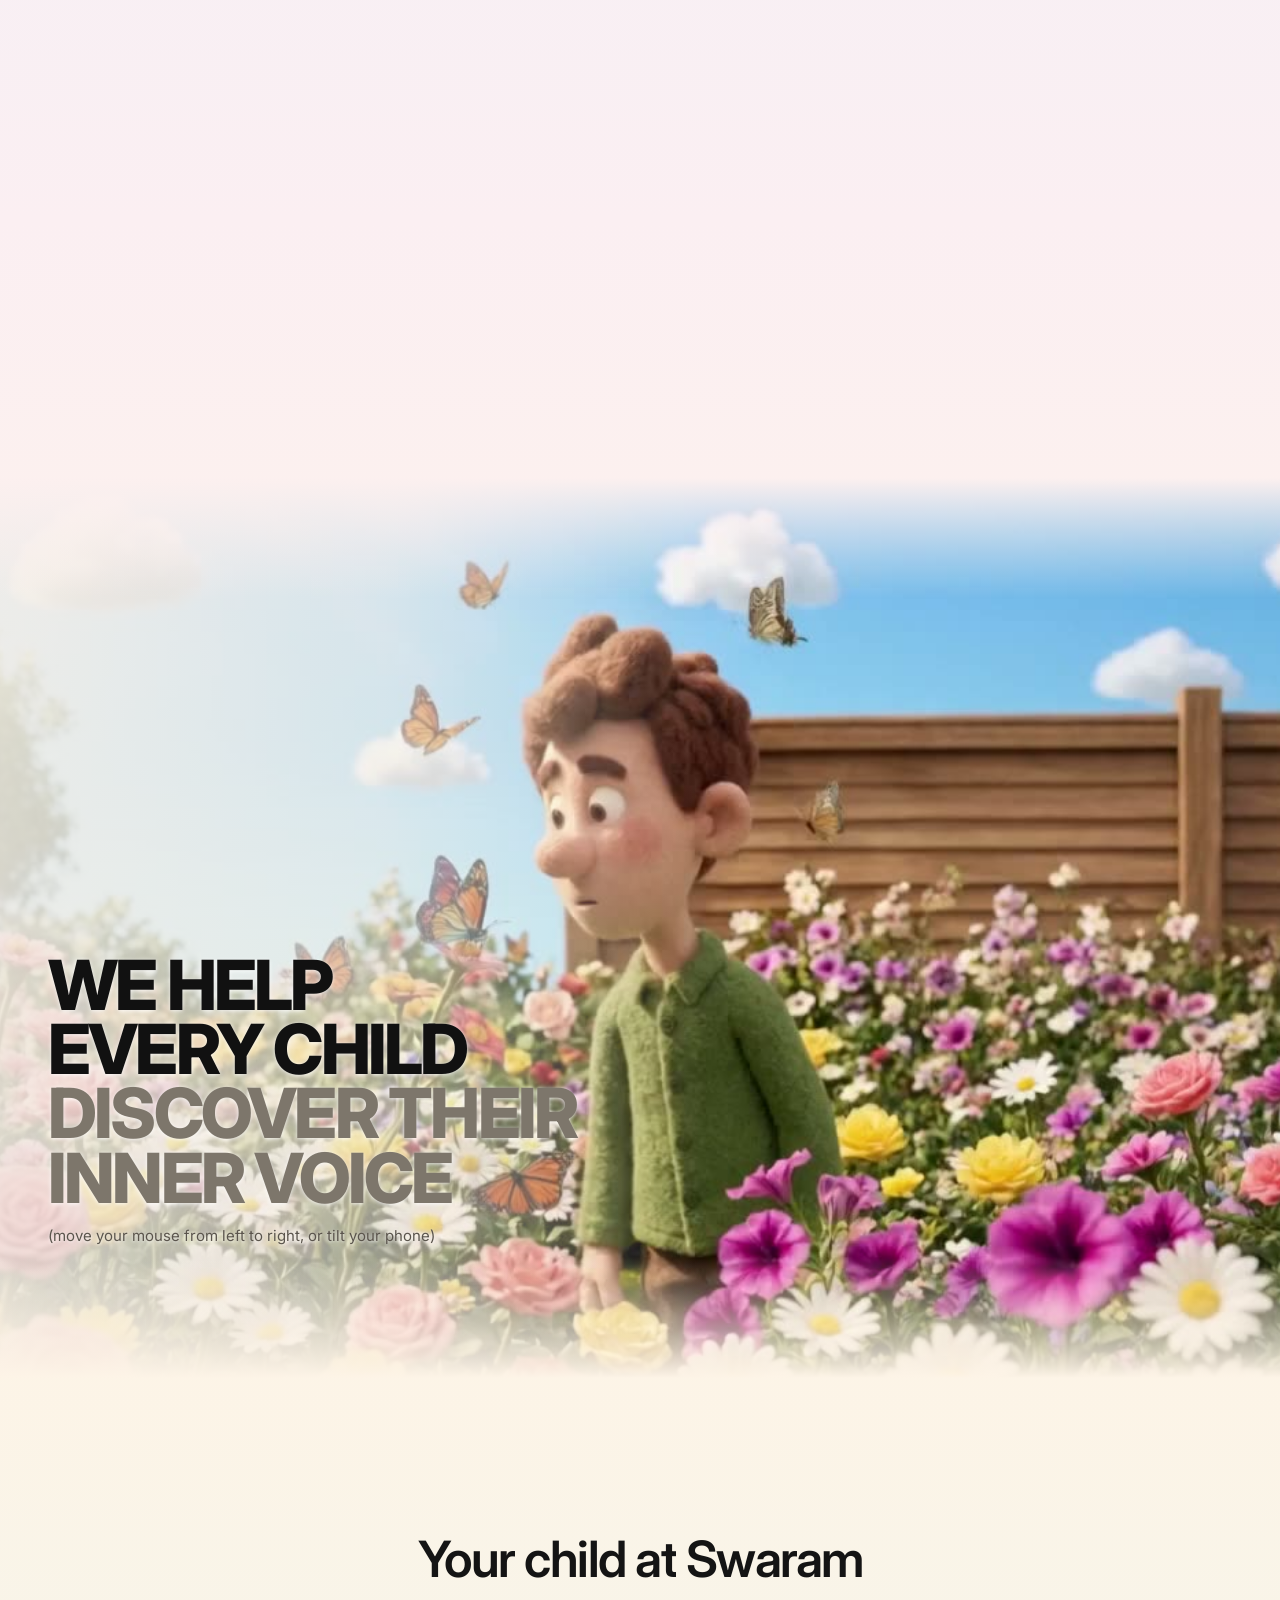
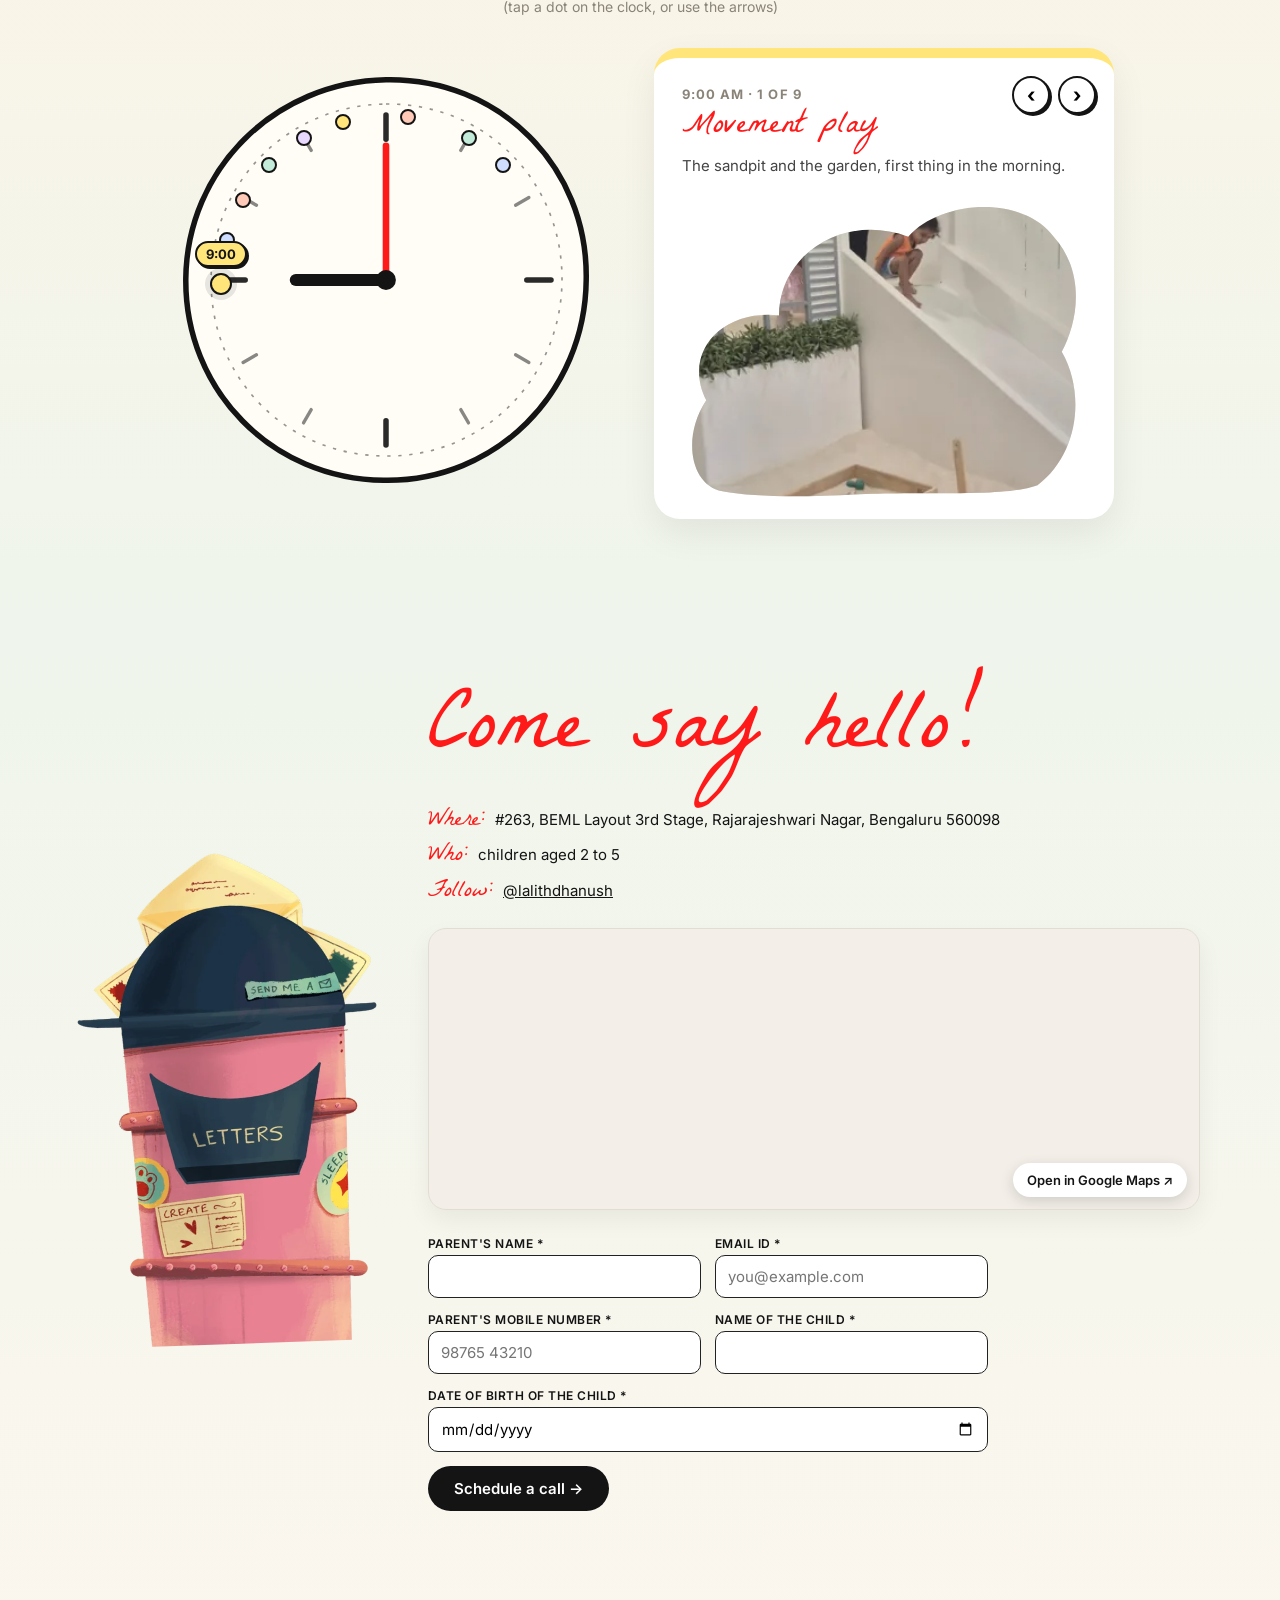
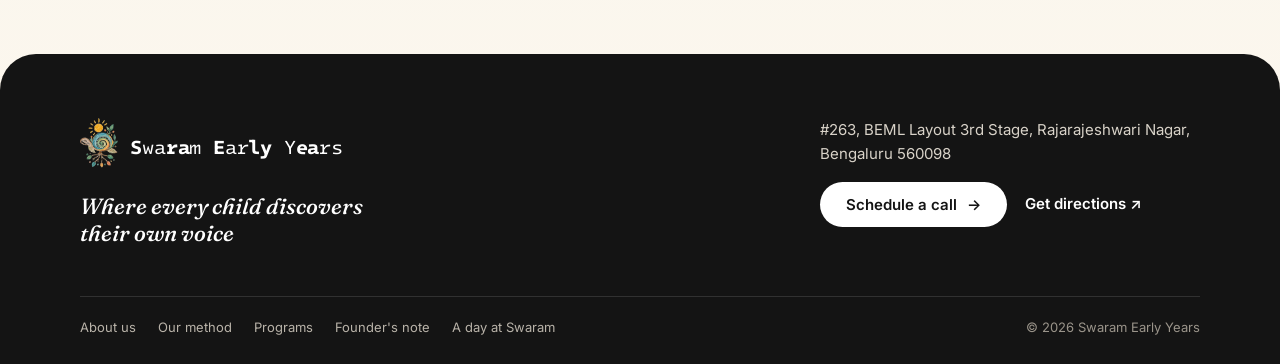
==== commit 24d27e3a: "v2: dome frame, new section order, graduation kid, form in last section, video after preloader - Her" ====
--- a/v2/index.html
+++ b/v2/index.html
@@ -5,8 +5,8 @@
 <title>Swaram Early Years · Preschool in Bangalore</title>
 <meta name="viewport" content="width=device-width, initial-scale=1">
 <!-- The site opens straight into the main page (the sketchbook intro is saved as index.sketchbook.html) -->
-<script>location.replace("home.html?v=12" + location.hash);</script>
-<meta http-equiv="refresh" content="0; url=home.html?v=12">
+<script>location.replace("home.html?v=13" + location.hash);</script>
+<meta http-equiv="refresh" content="0; url=home.html?v=13">
 <link rel="canonical" href="home.html">
 </head>
 <body><a href="home.html">Swaram Early Years</a></body>
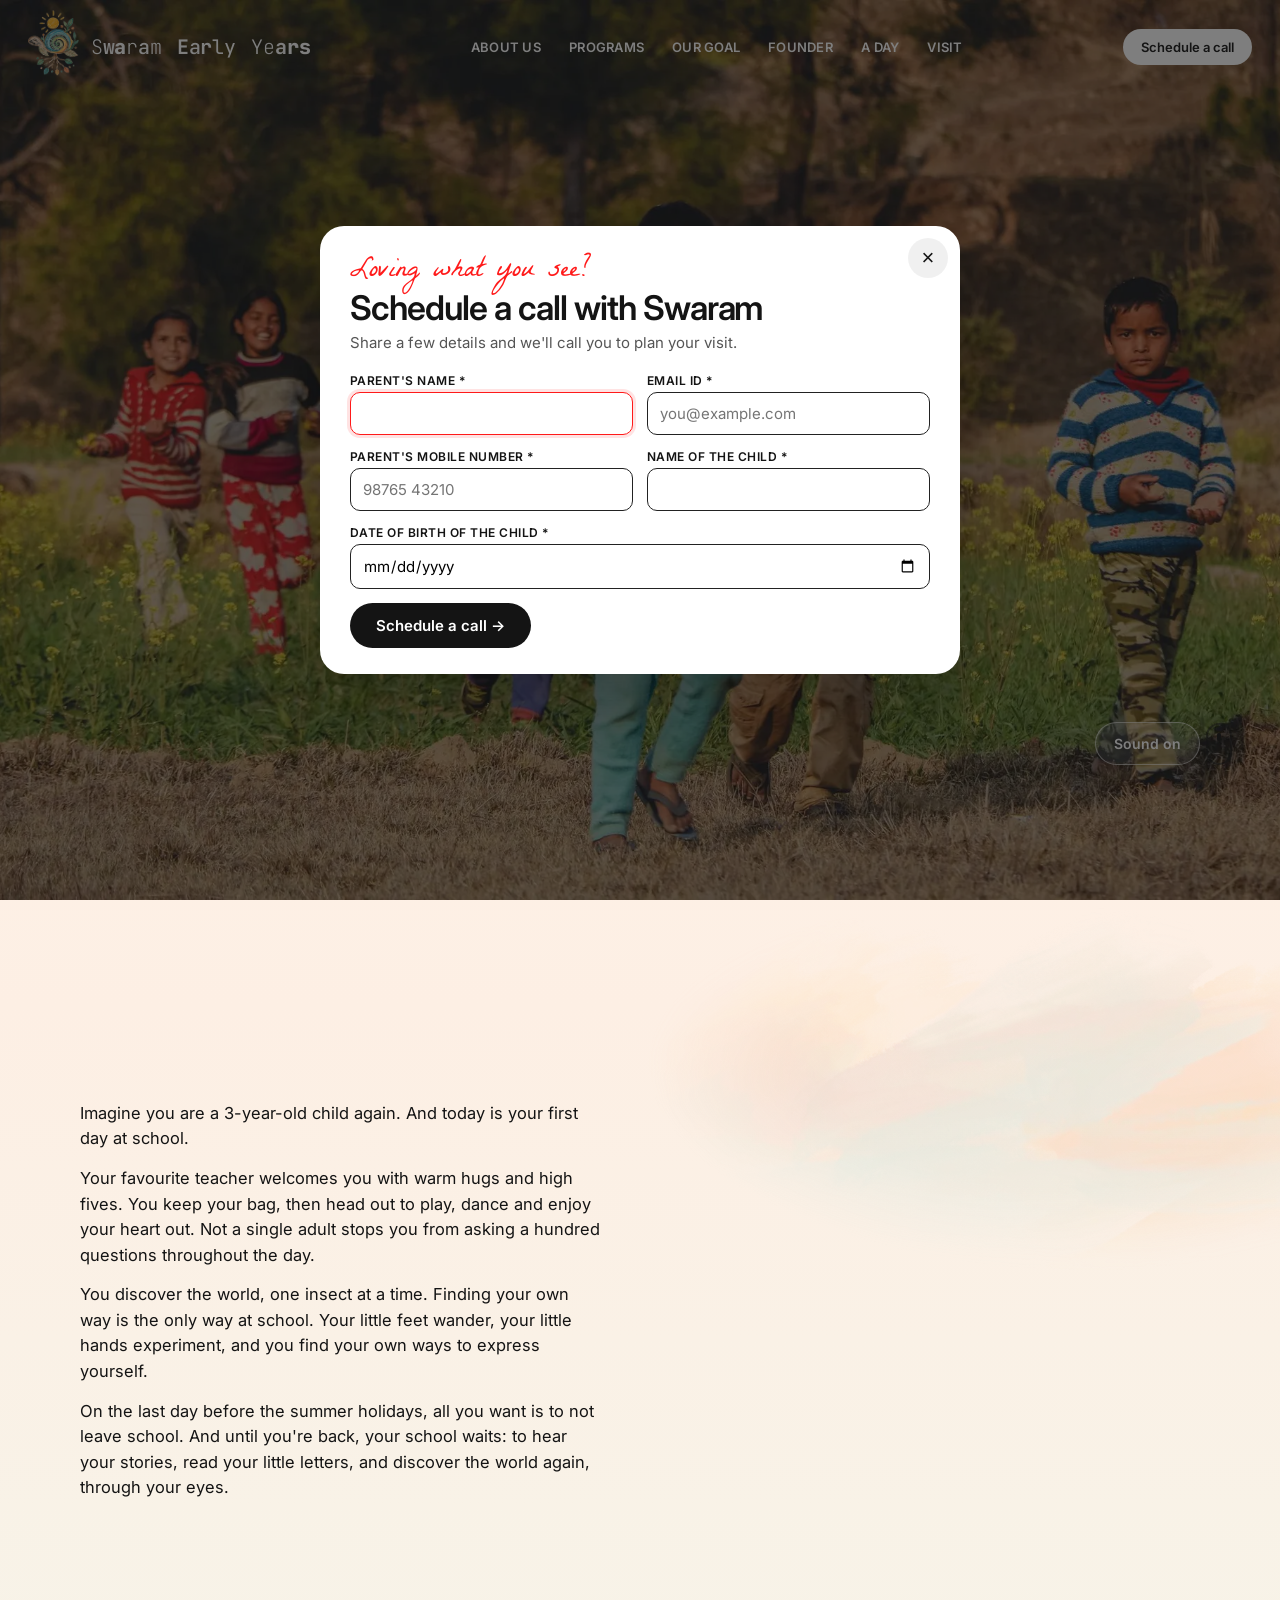
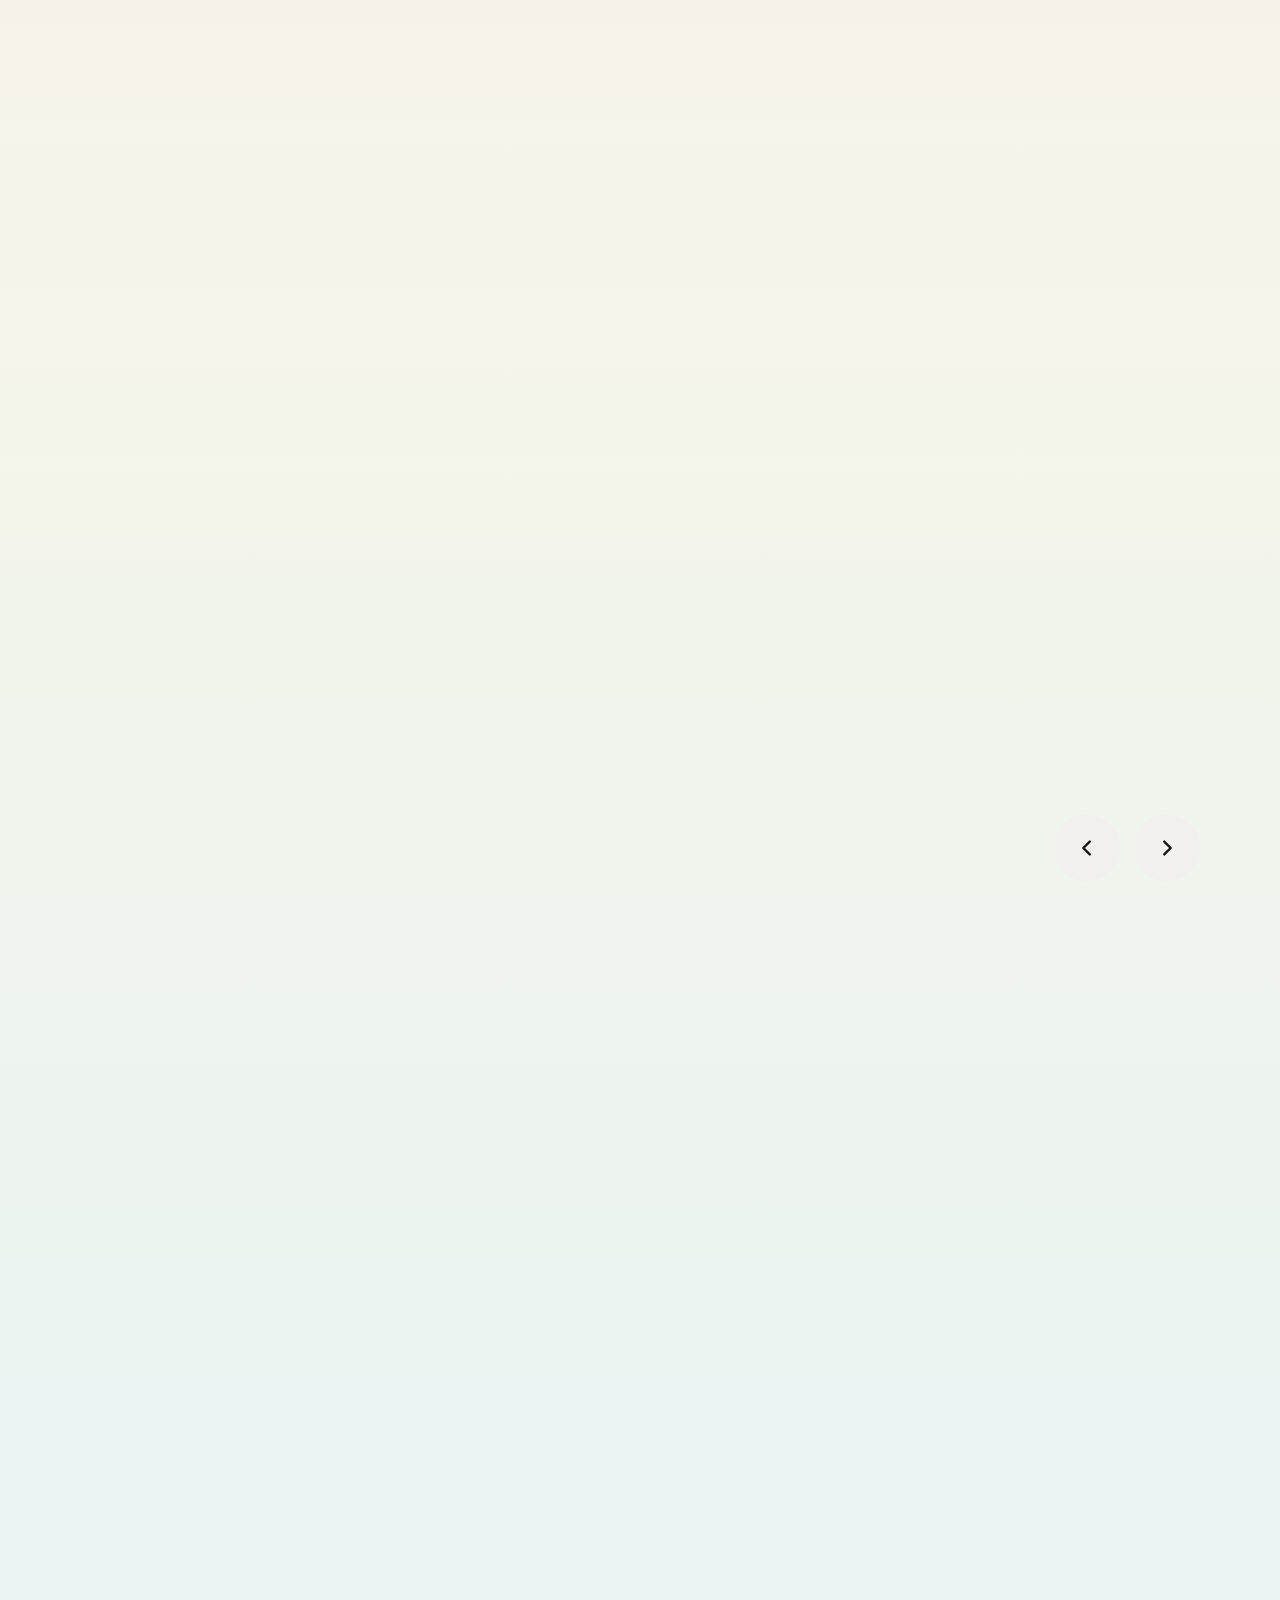
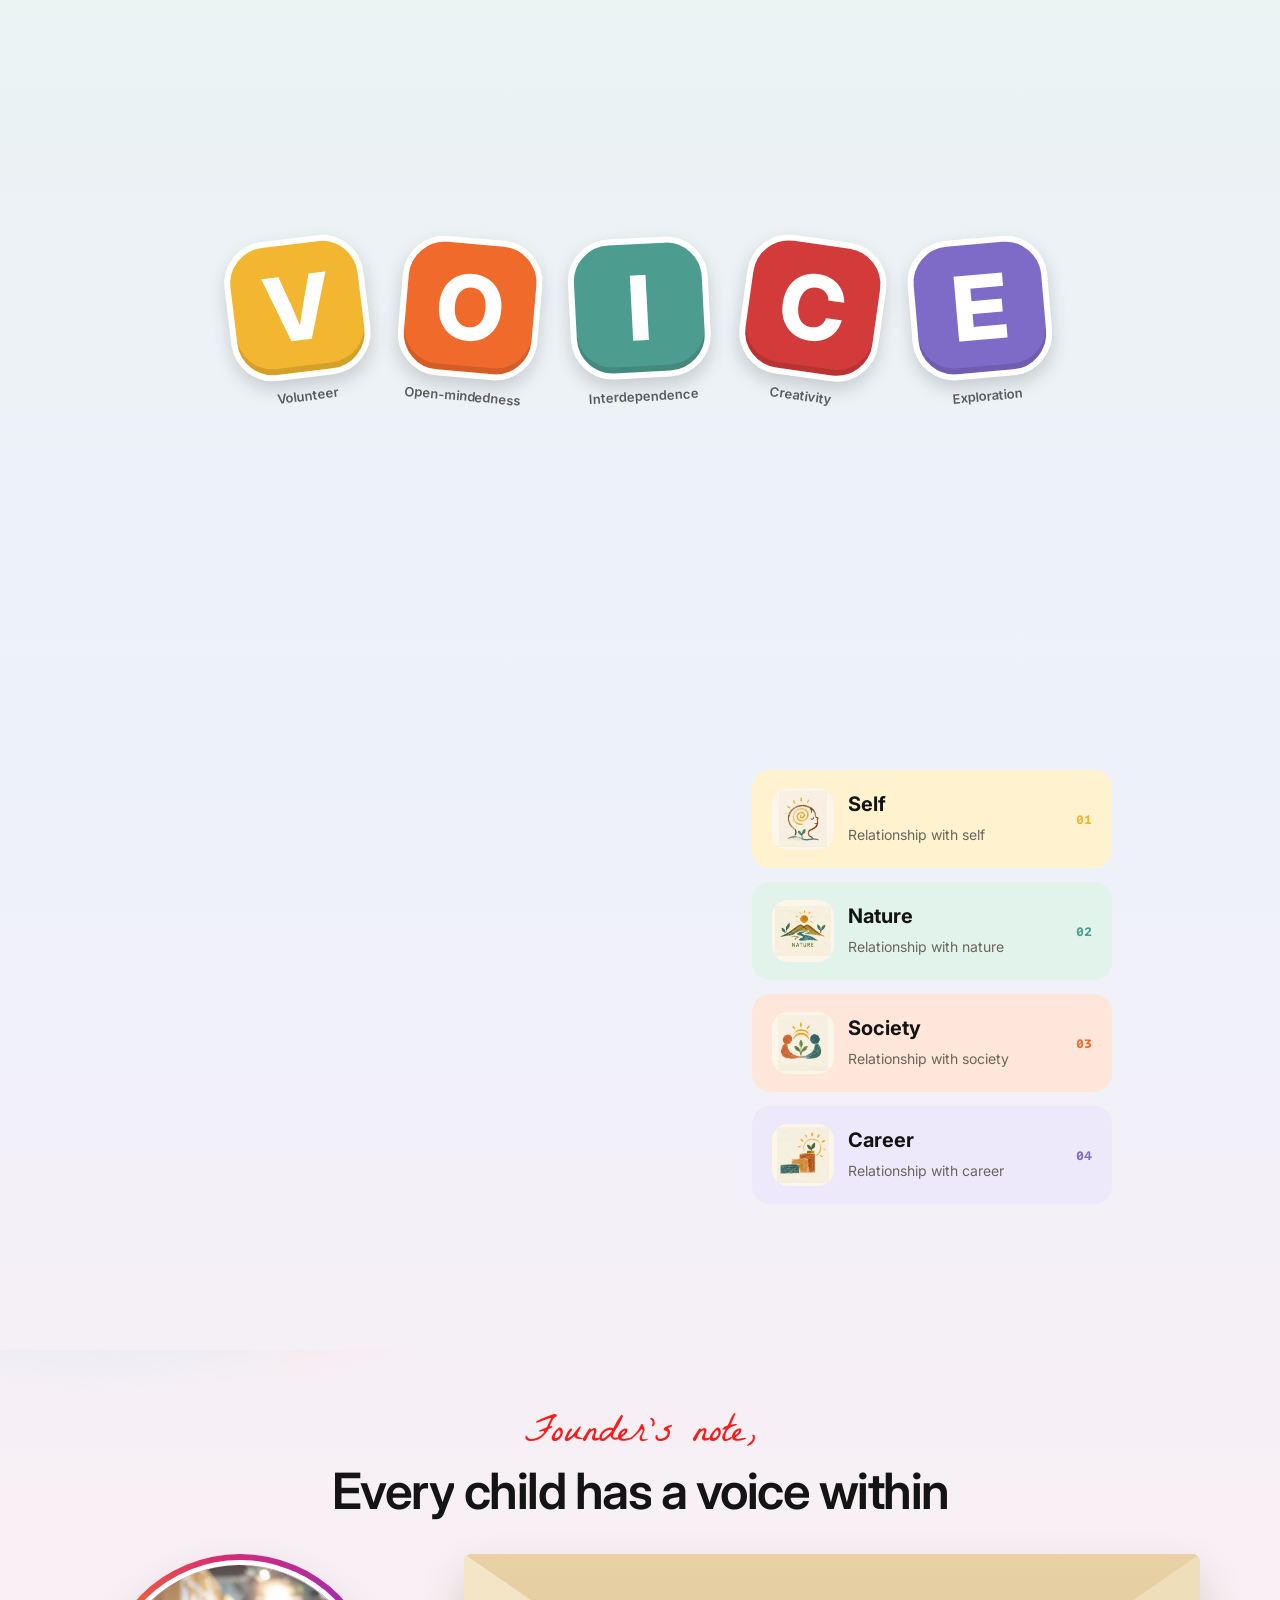
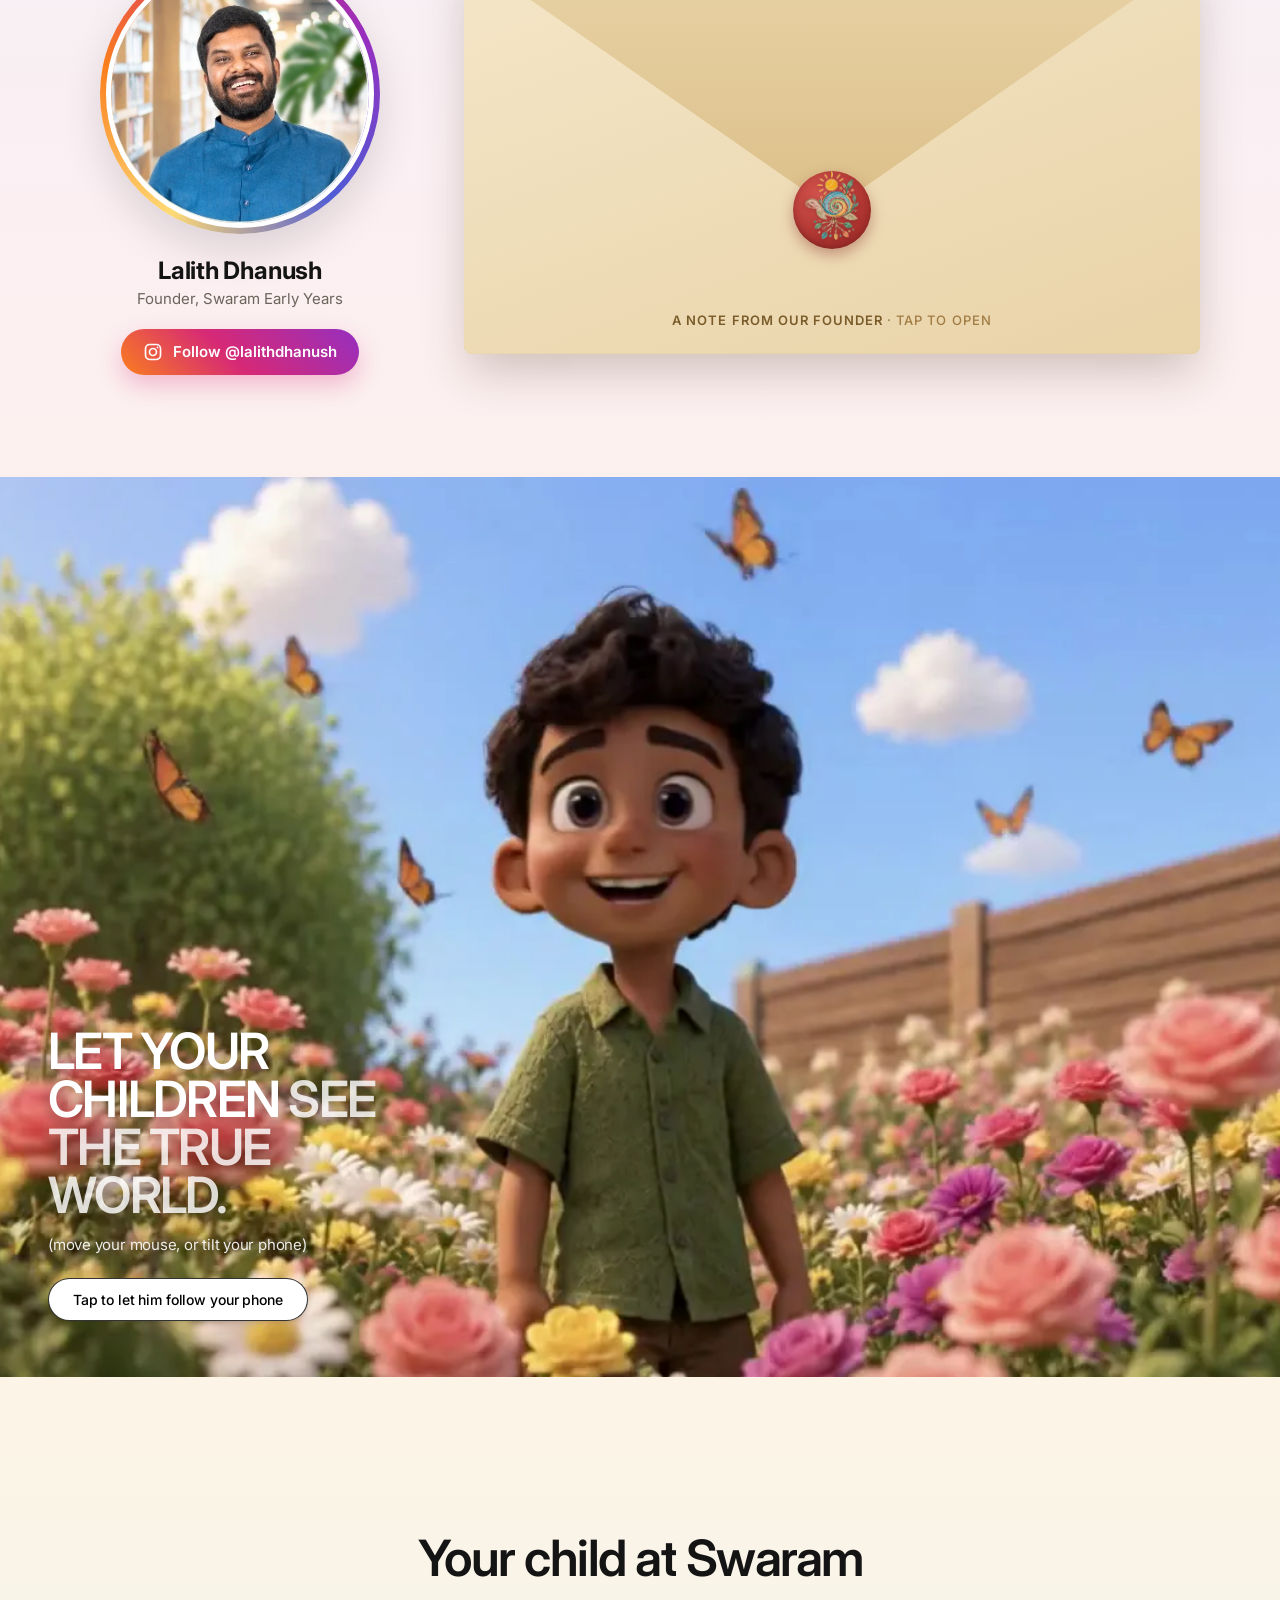
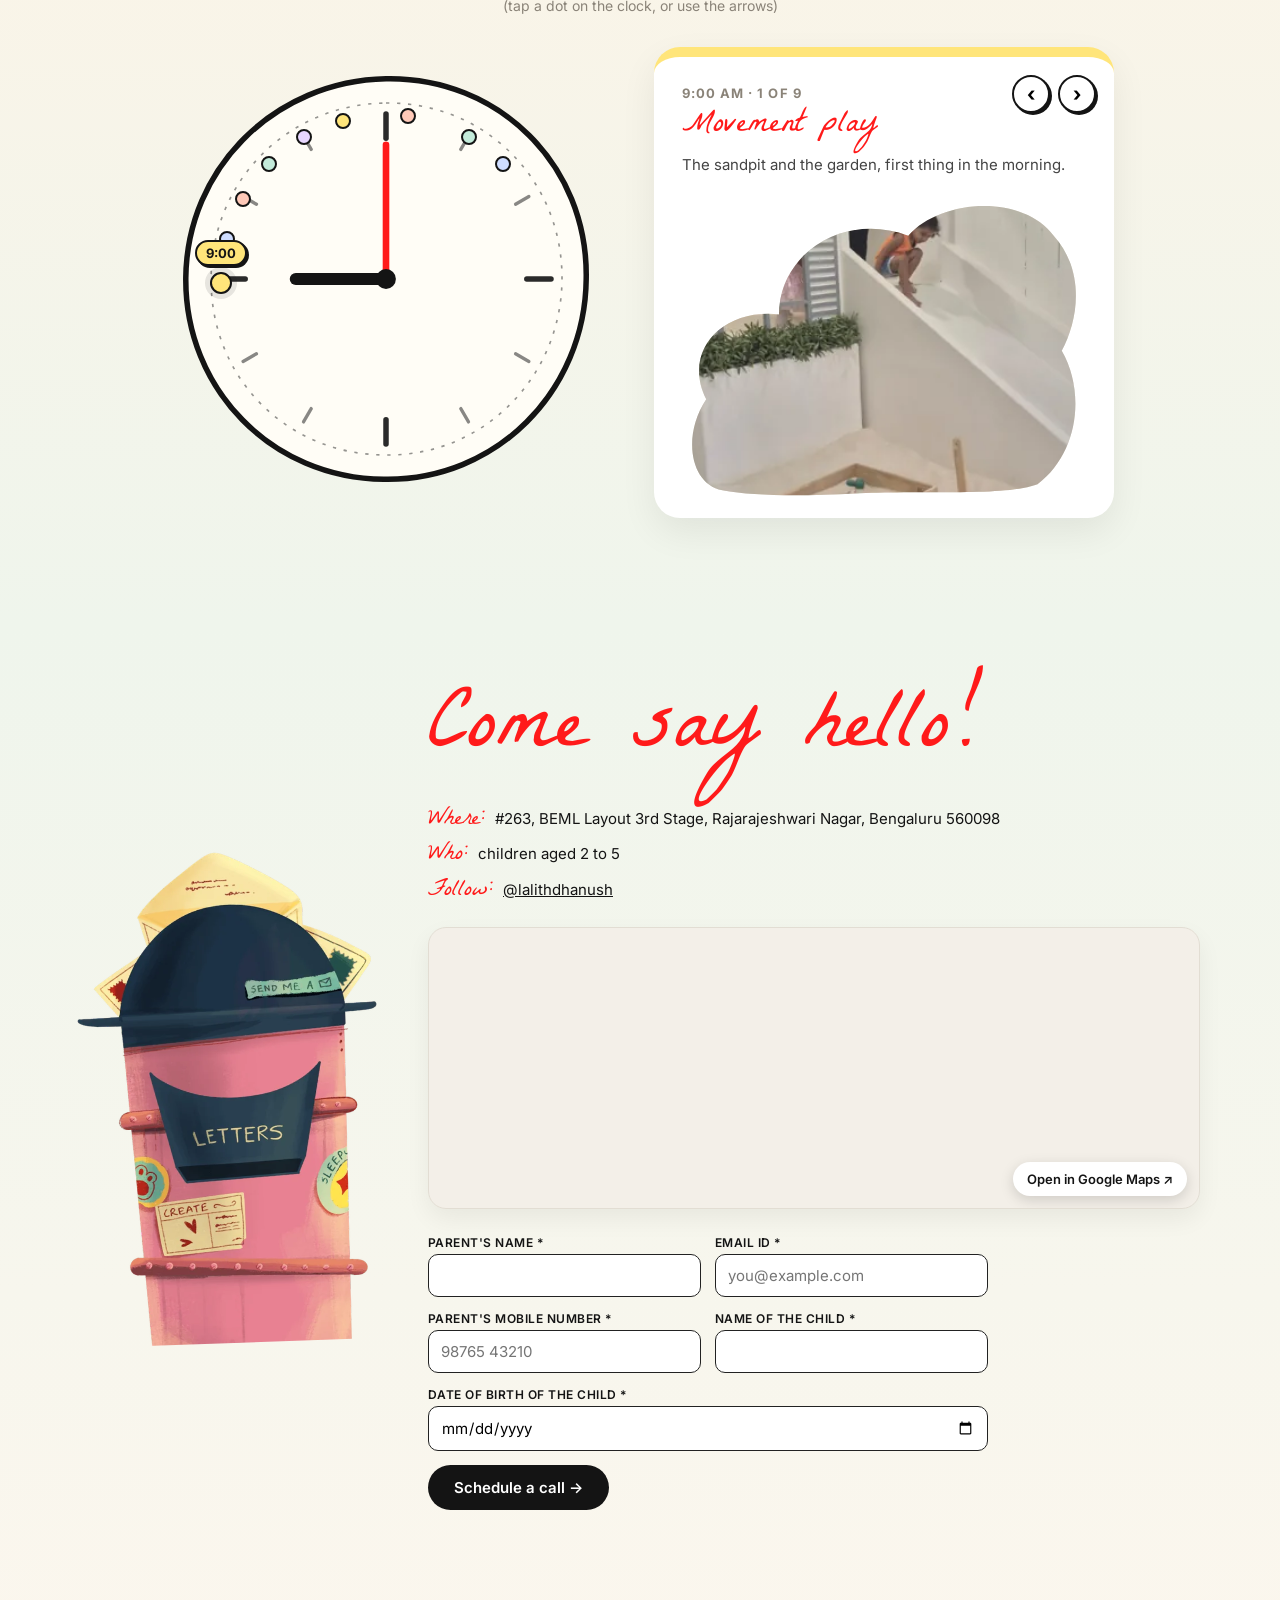
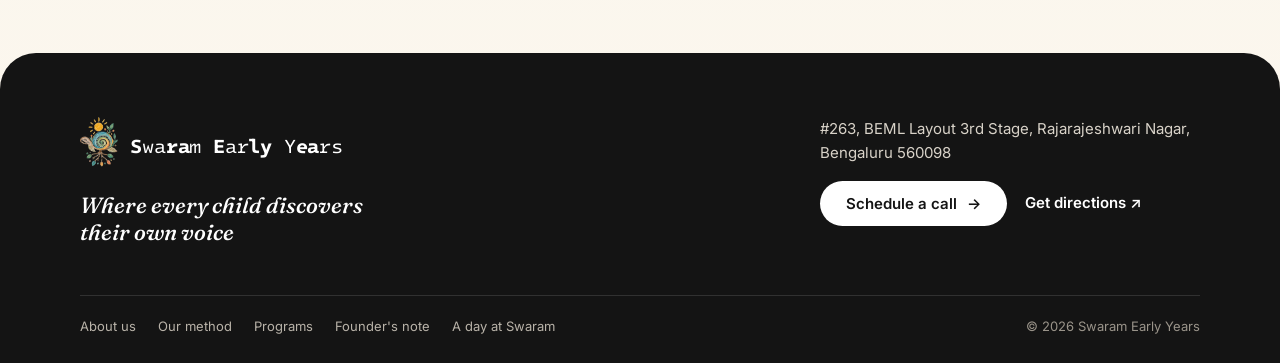
==== commit fffacb4f: "v2: true world section rebuilt from the AI Studio frames - 73 canvas frames (day to night) replace t" ====
--- a/v2/index.html
+++ b/v2/index.html
@@ -5,8 +5,8 @@
 <title>Swaram Early Years · Preschool in Bangalore</title>
 <meta name="viewport" content="width=device-width, initial-scale=1">
 <!-- The site opens straight into the main page (the sketchbook intro is saved as index.sketchbook.html) -->
-<script>location.replace("home.html?v=13" + location.hash);</script>
-<meta http-equiv="refresh" content="0; url=home.html?v=13">
+<script>location.replace("home.html?v=14" + location.hash);</script>
+<meta http-equiv="refresh" content="0; url=home.html?v=14">
 <link rel="canonical" href="home.html">
 </head>
 <body><a href="home.html">Swaram Early Years</a></body>
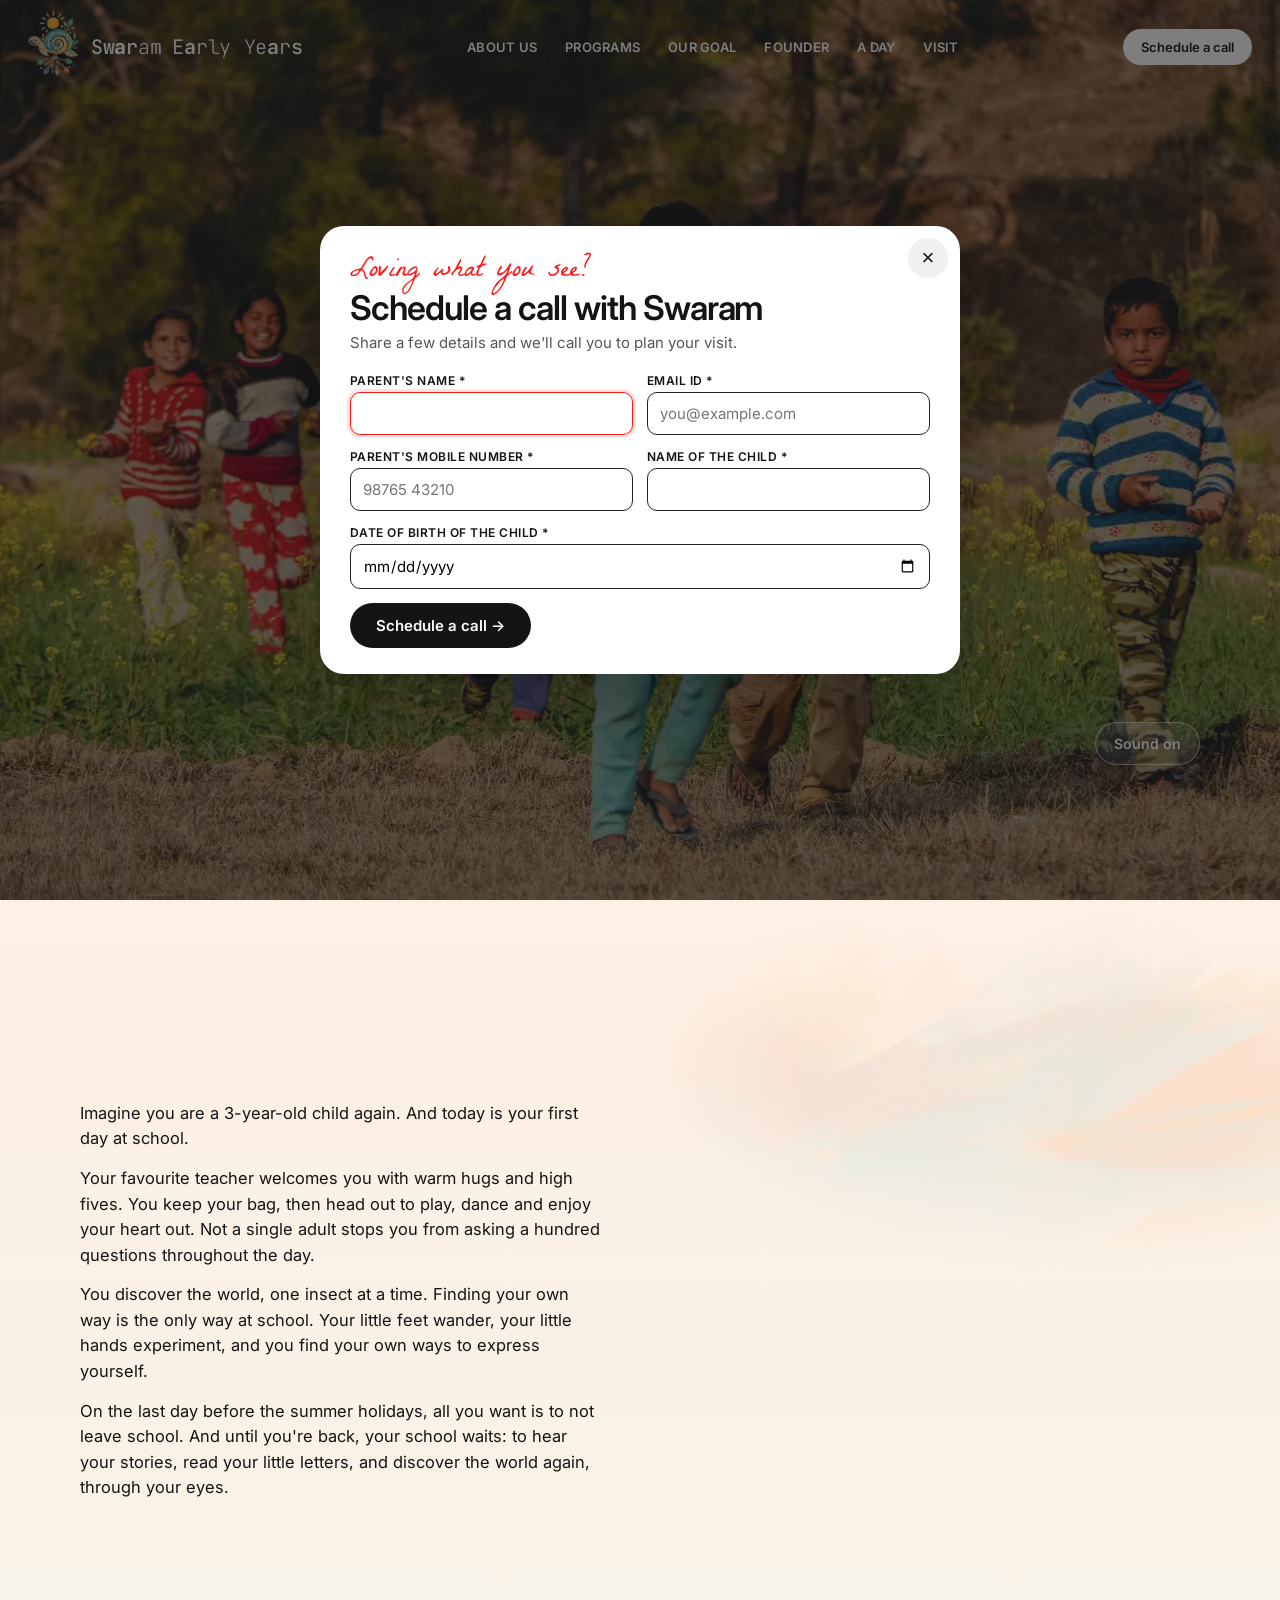
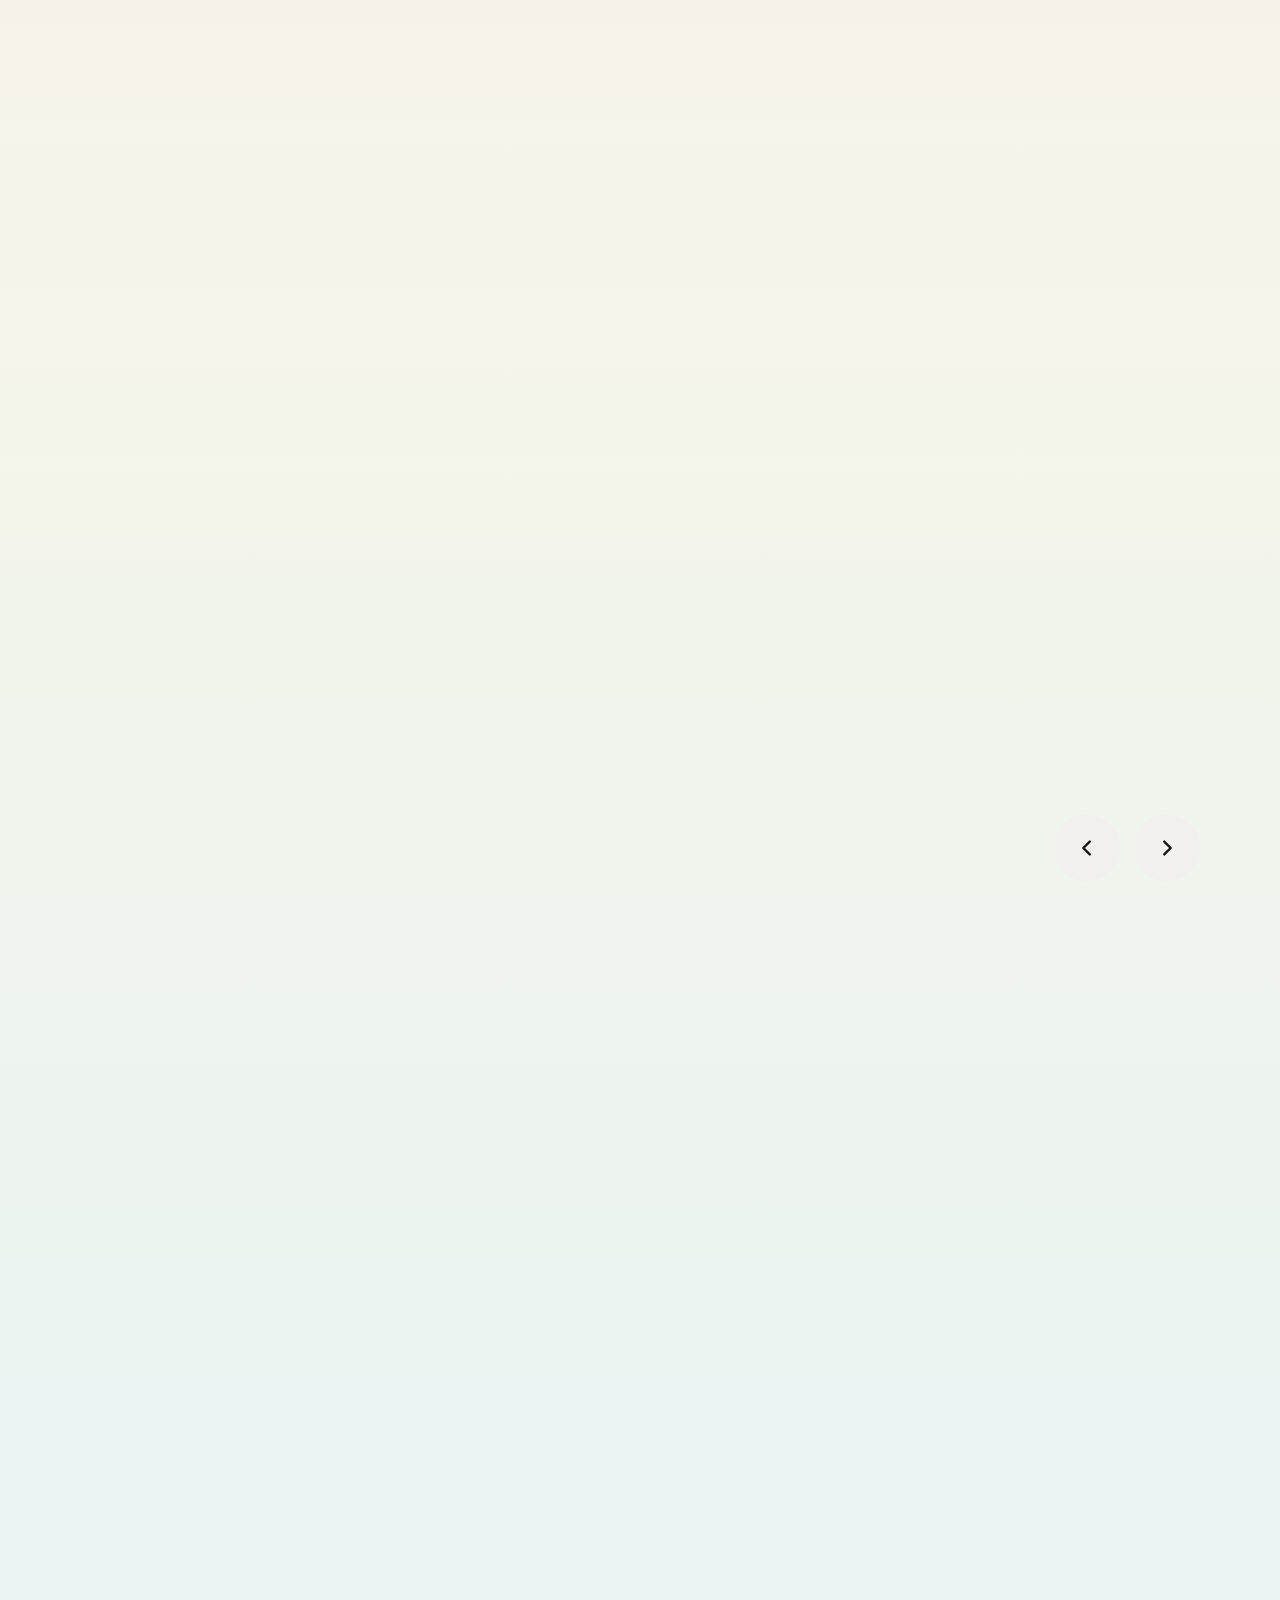
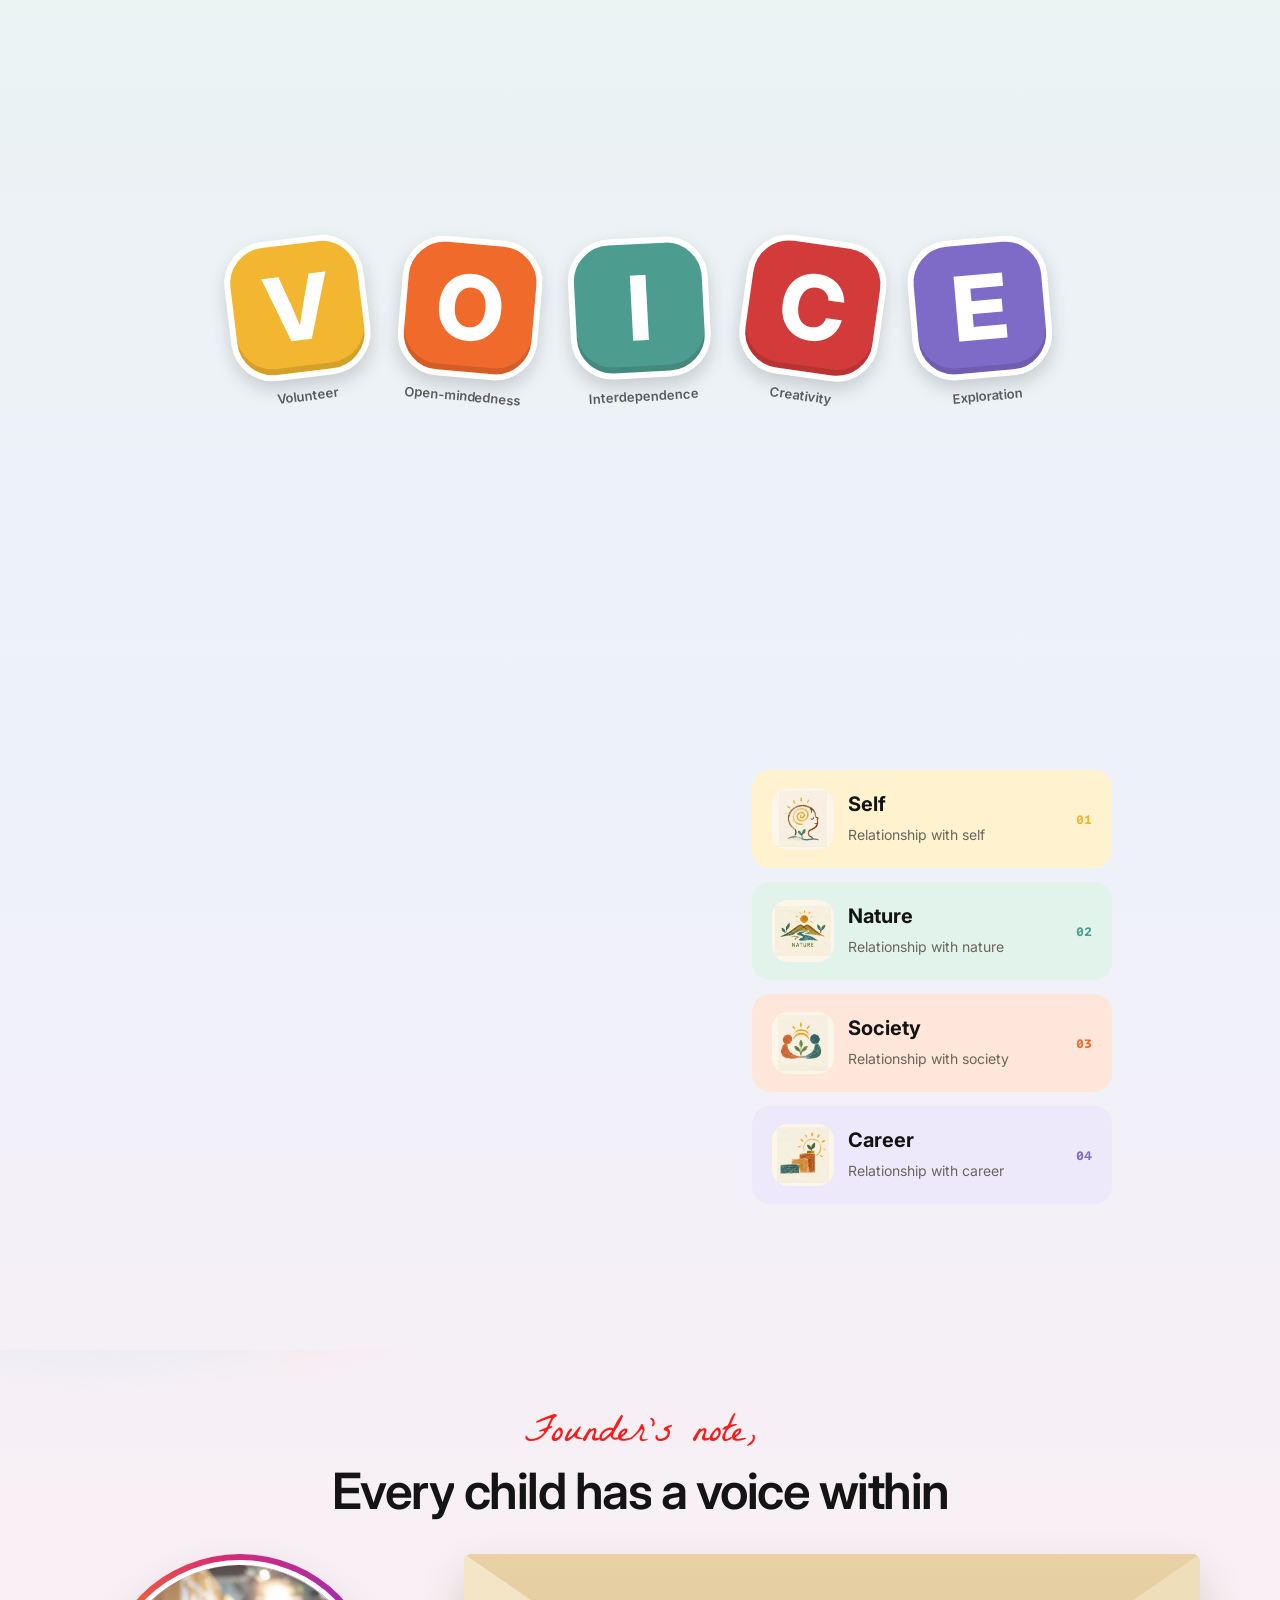
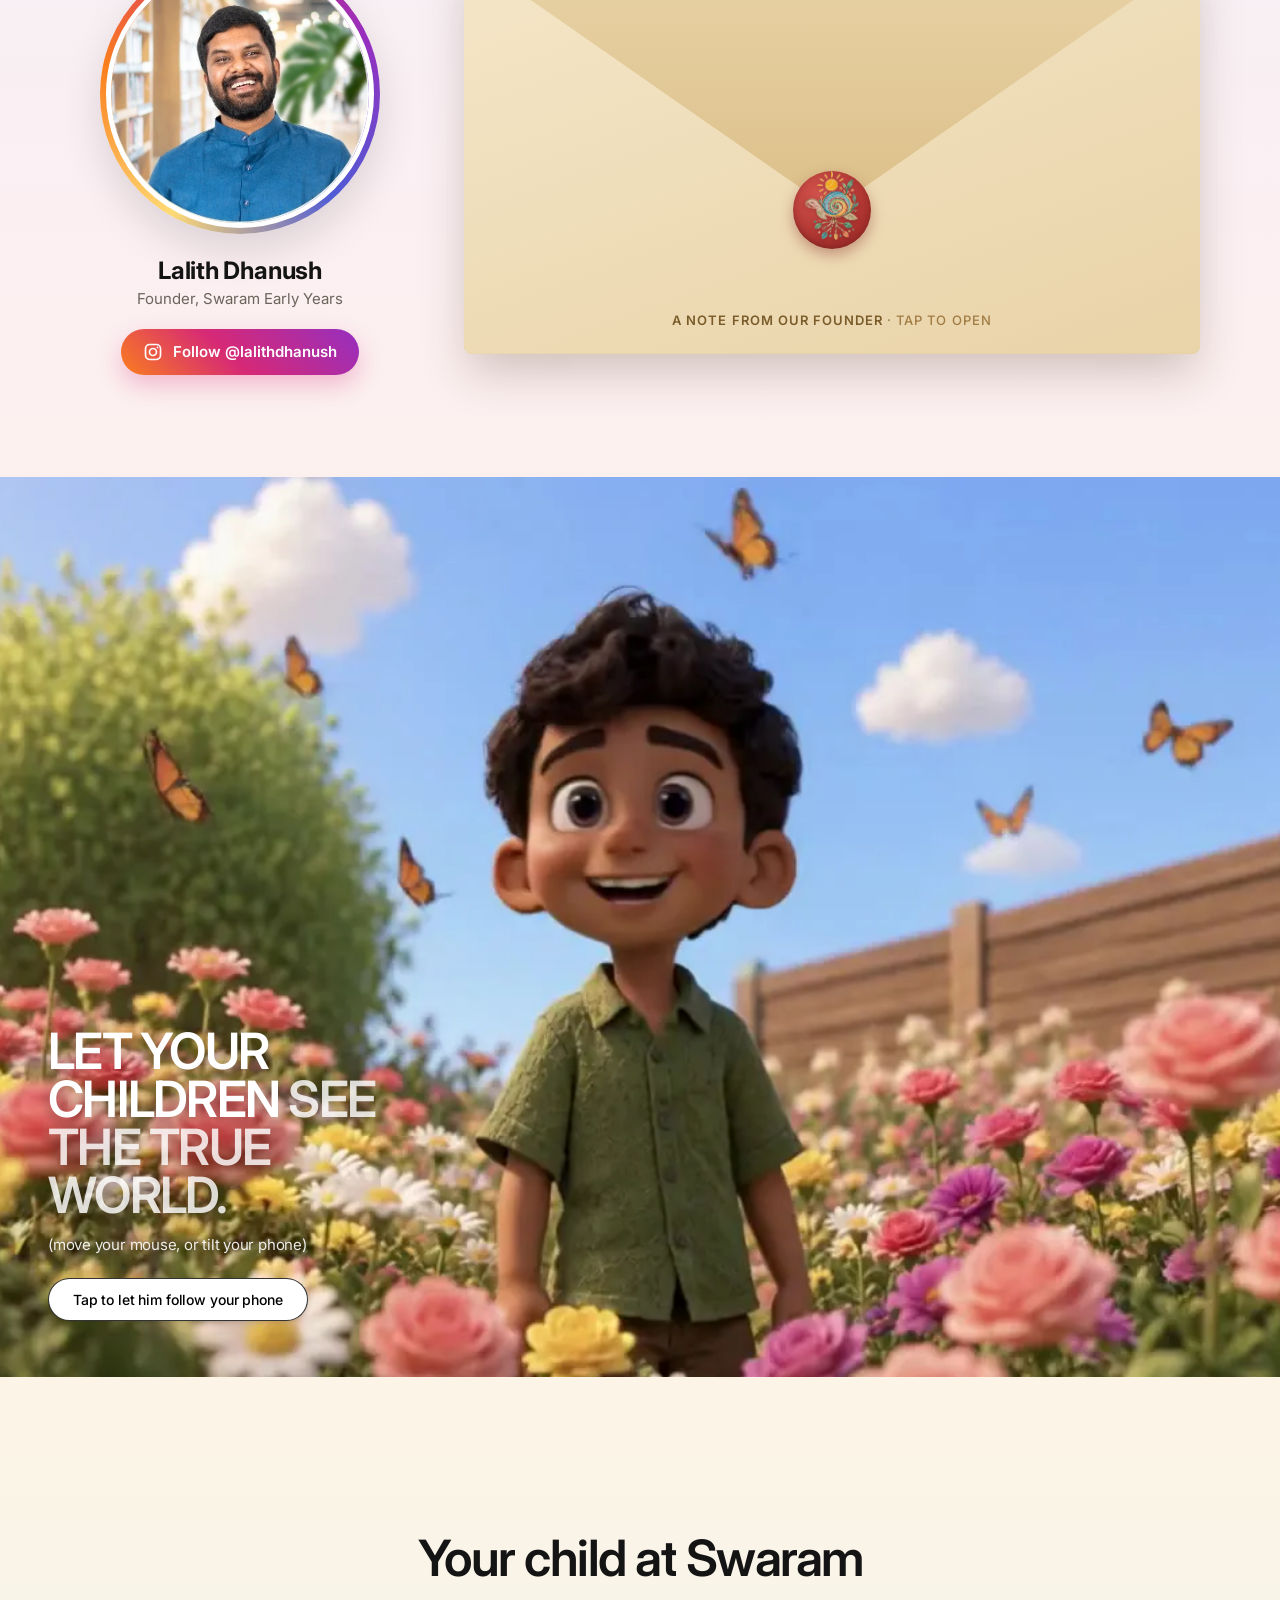
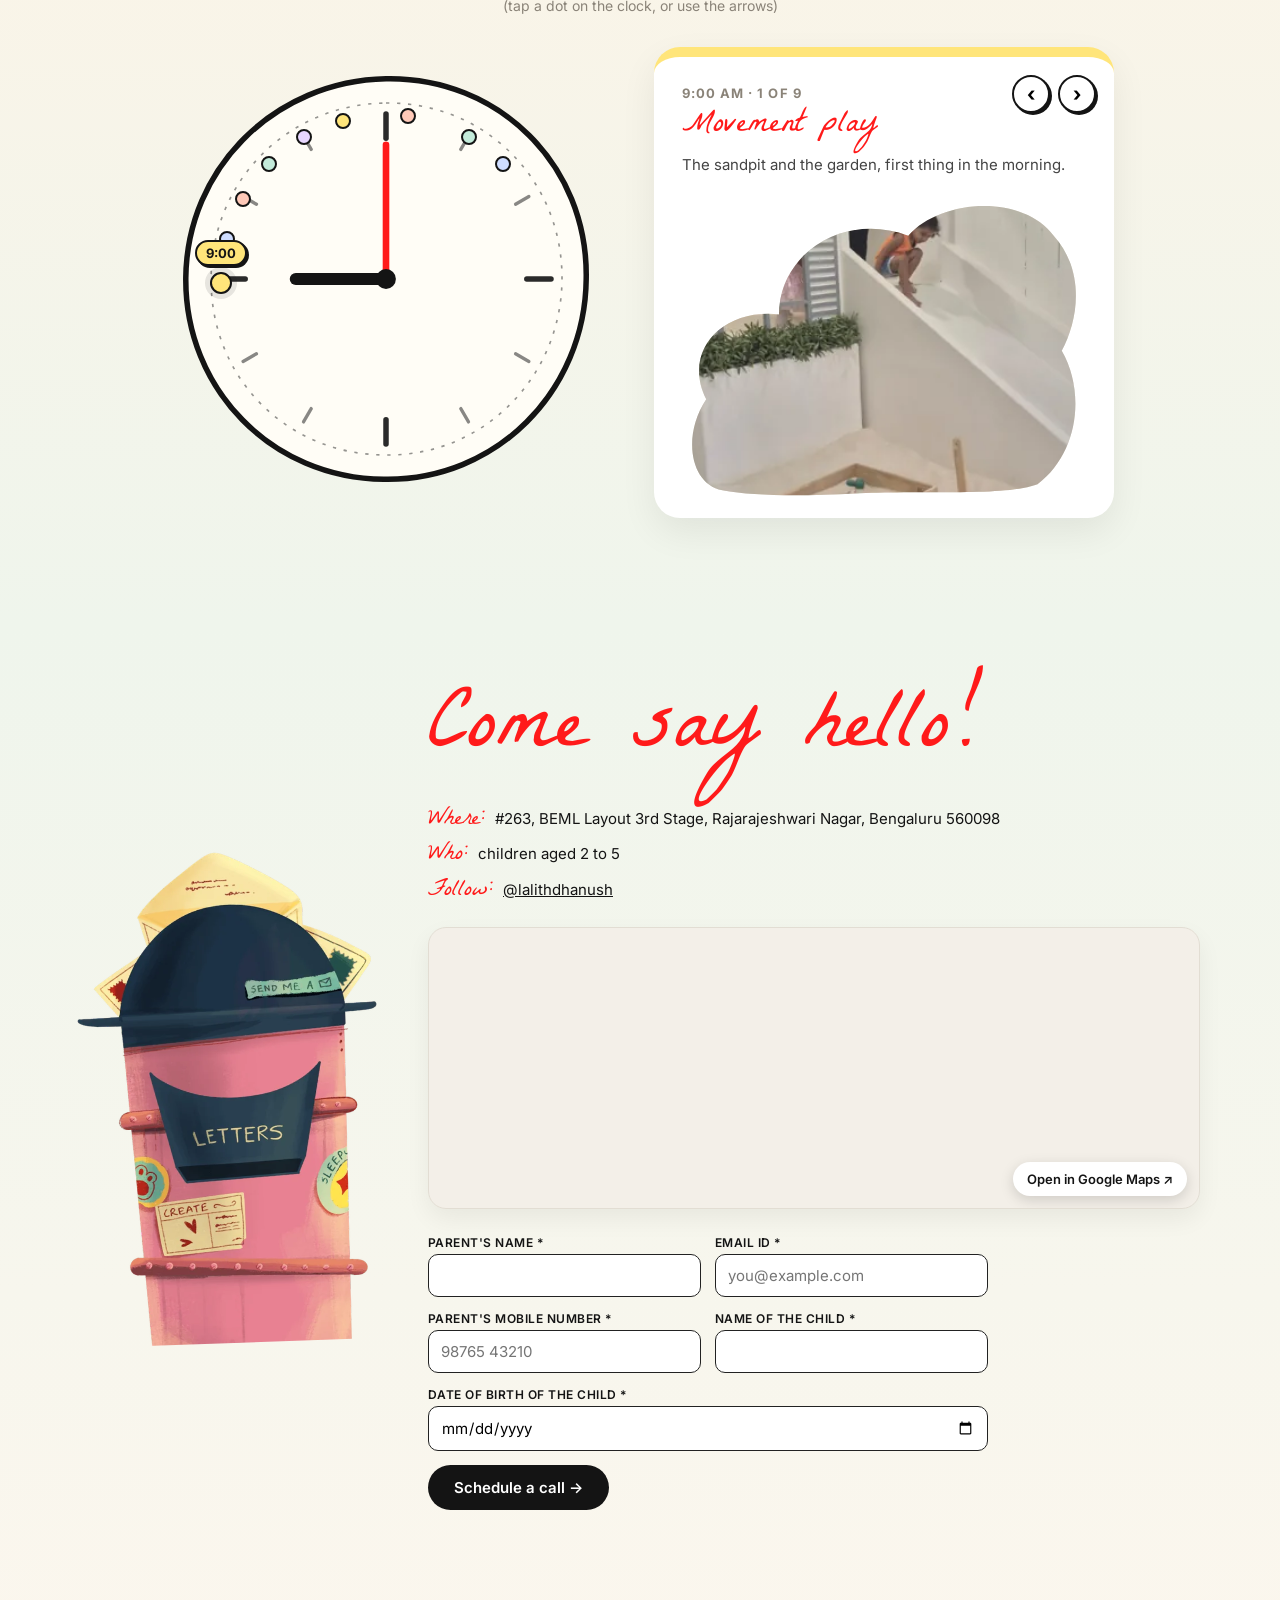
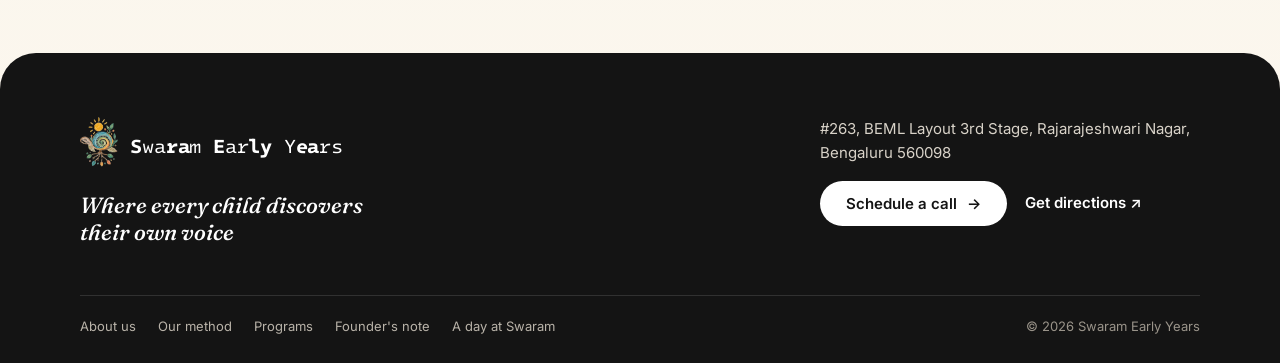
==== commit dfc720a4: "v2: portrait hero film on phones Tall screens load img/hero-mobile.mp4 (9:16, 720x1280, 6 MB); wider" ====
--- a/v2/index.html
+++ b/v2/index.html
@@ -5,8 +5,8 @@
 <title>Swaram Early Years · Preschool in Bangalore</title>
 <meta name="viewport" content="width=device-width, initial-scale=1">
 <!-- The site opens straight into the main page (the sketchbook intro is saved as index.sketchbook.html) -->
-<script>location.replace("home.html?v=14" + location.hash);</script>
-<meta http-equiv="refresh" content="0; url=home.html?v=14">
+<script>location.replace("home.html?v=15" + location.hash);</script>
+<meta http-equiv="refresh" content="0; url=home.html?v=15">
 <link rel="canonical" href="home.html">
 </head>
 <body><a href="home.html">Swaram Early Years</a></body>
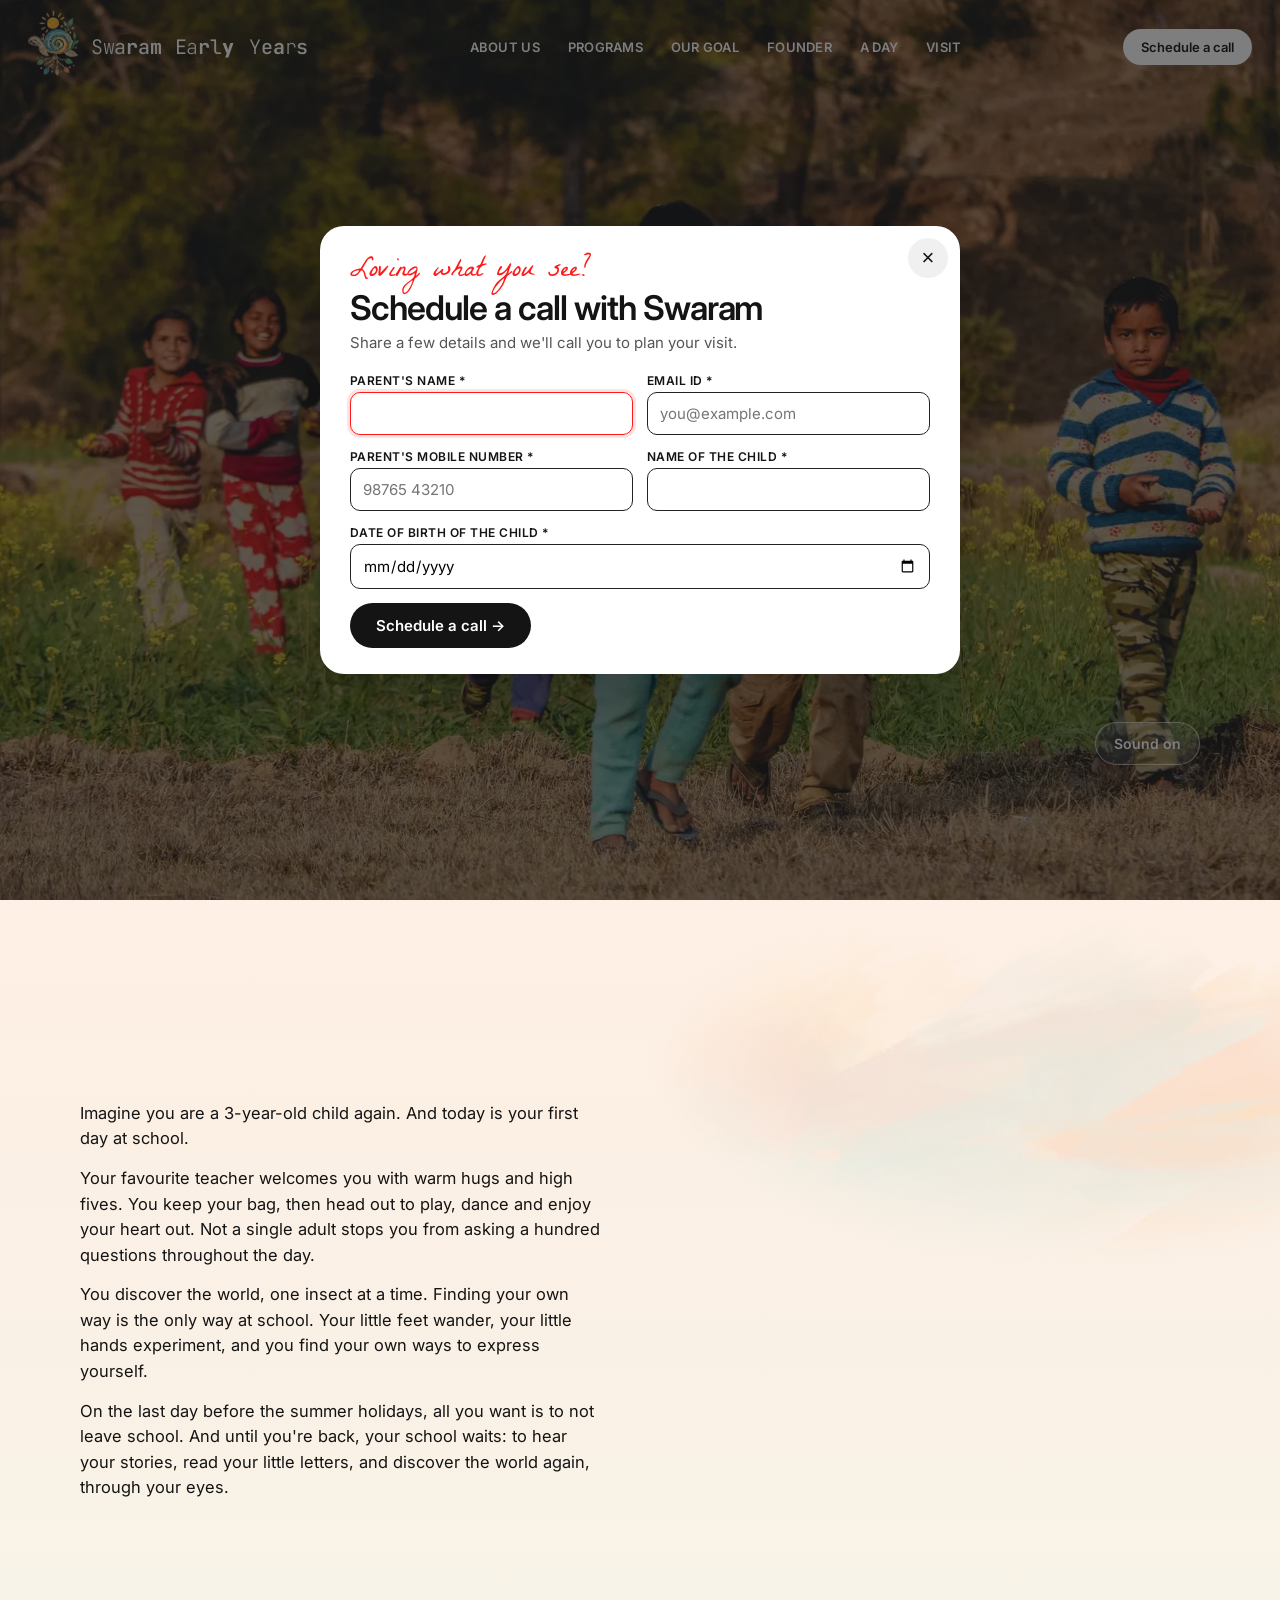
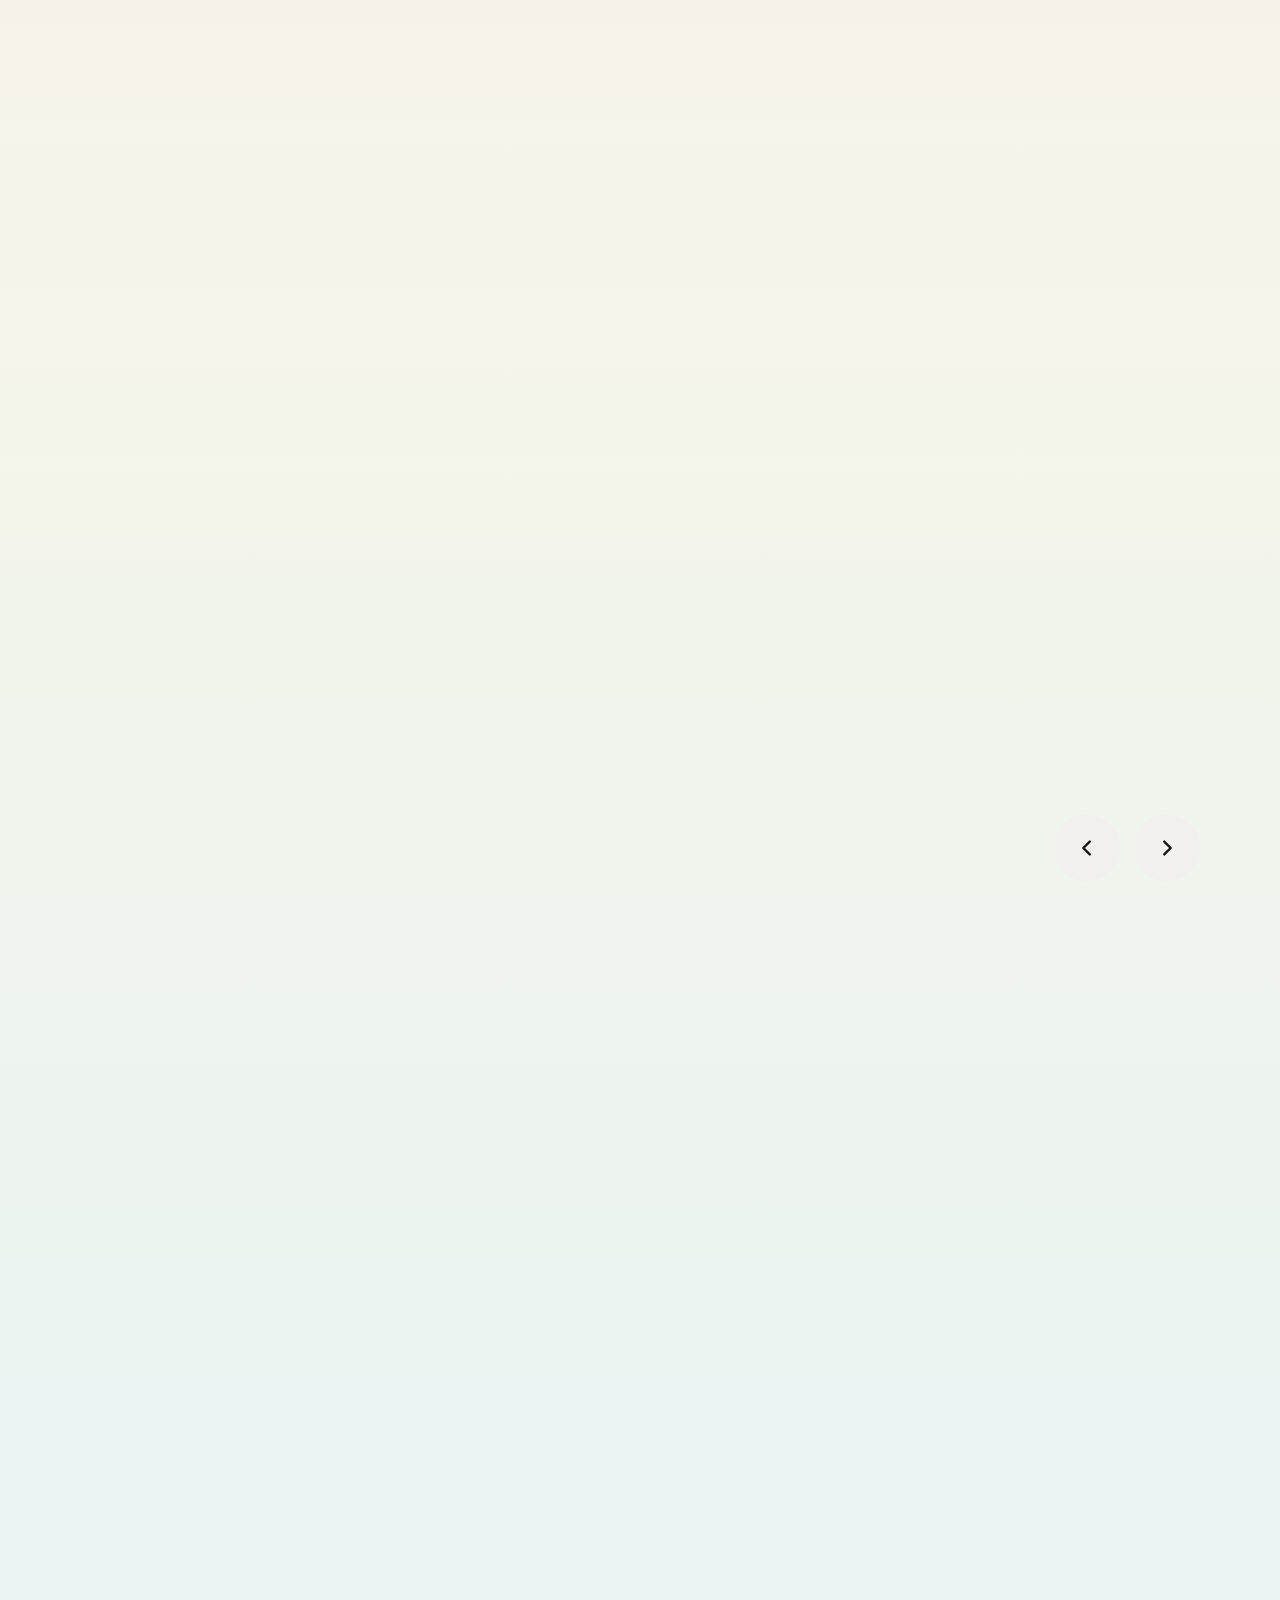
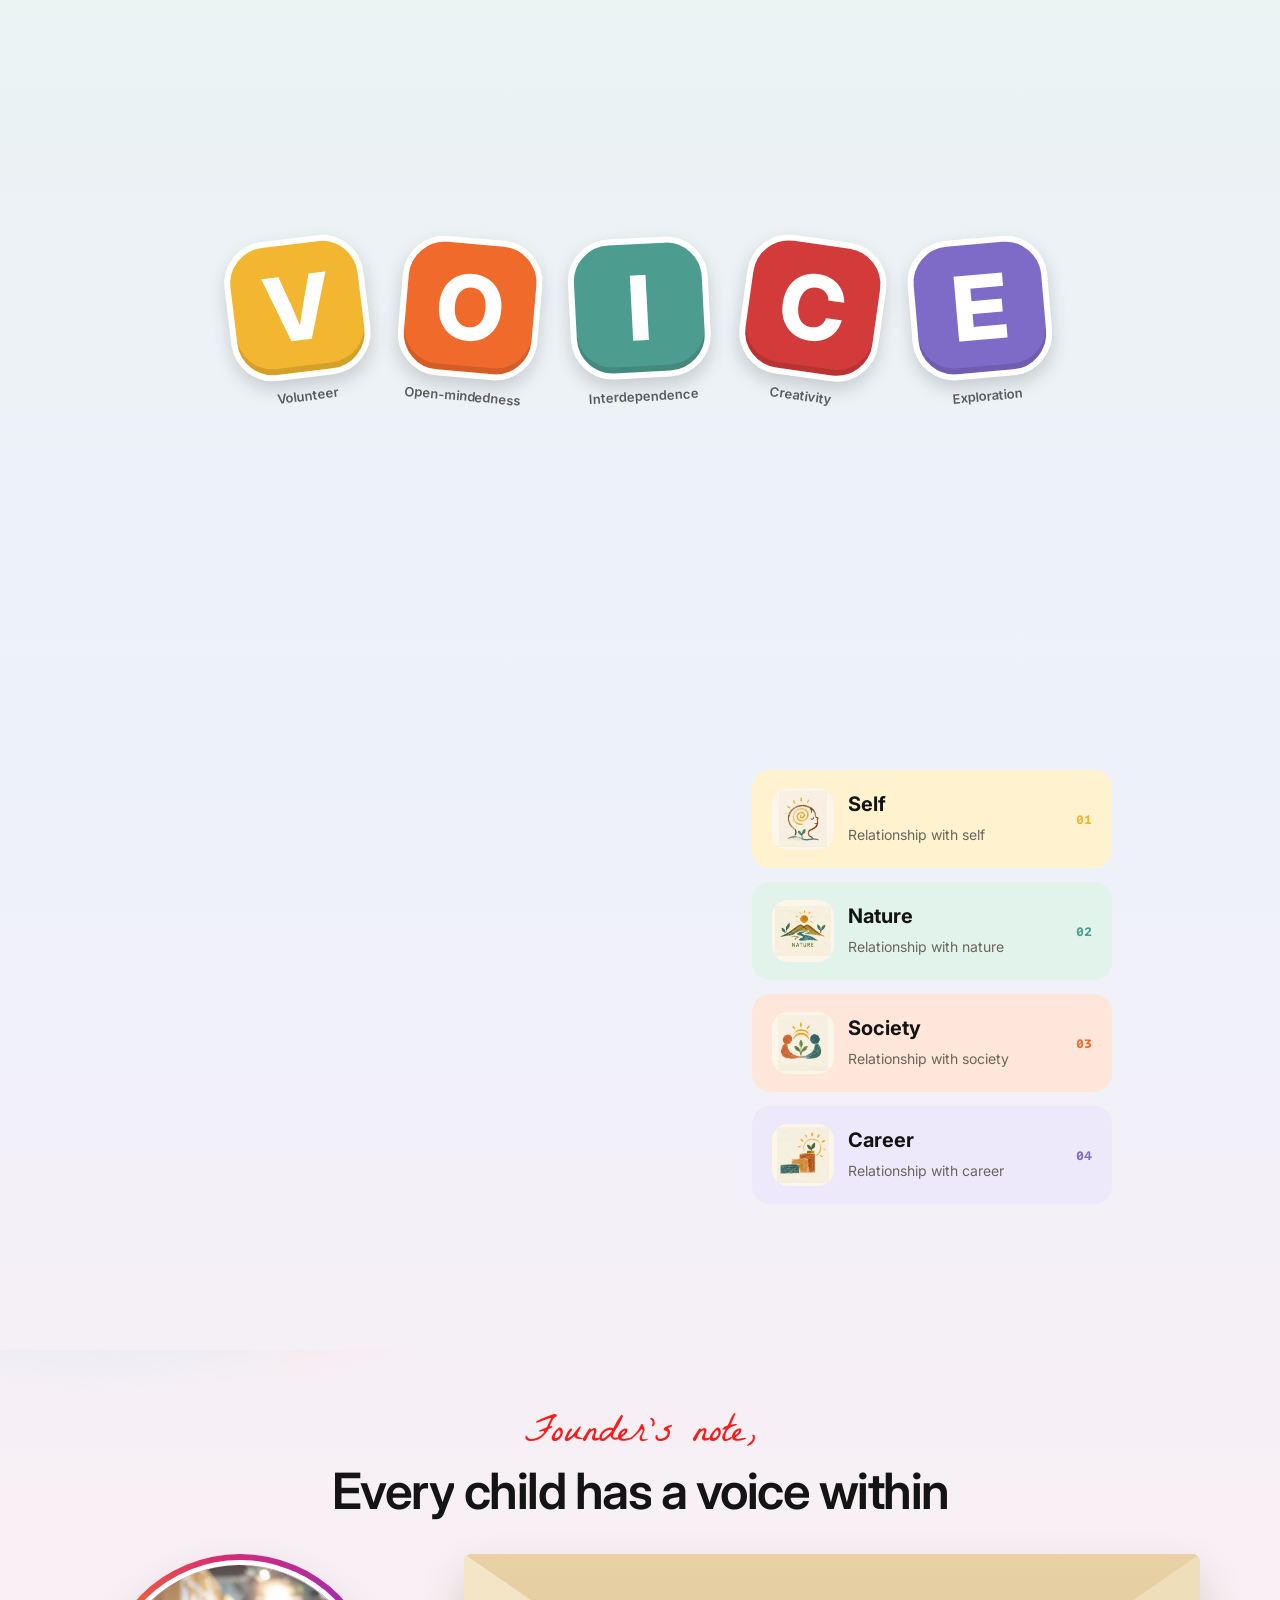
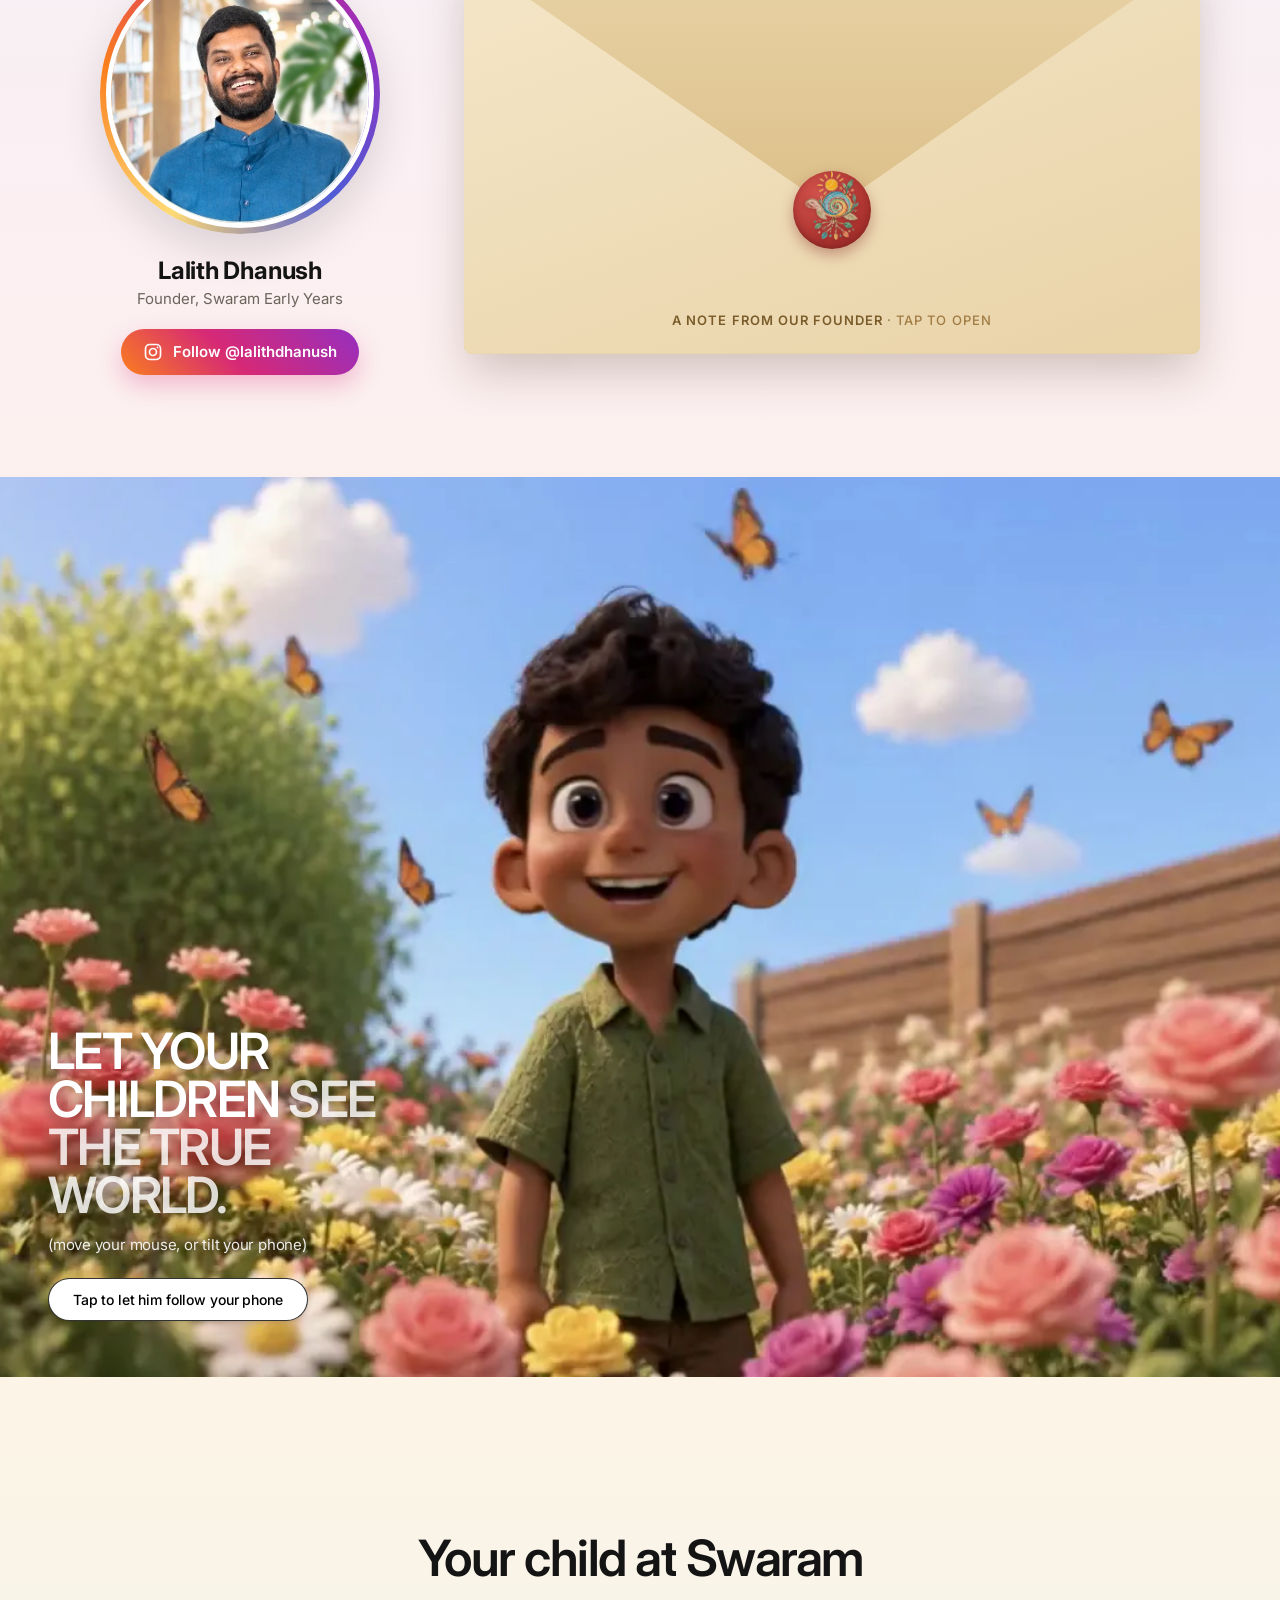
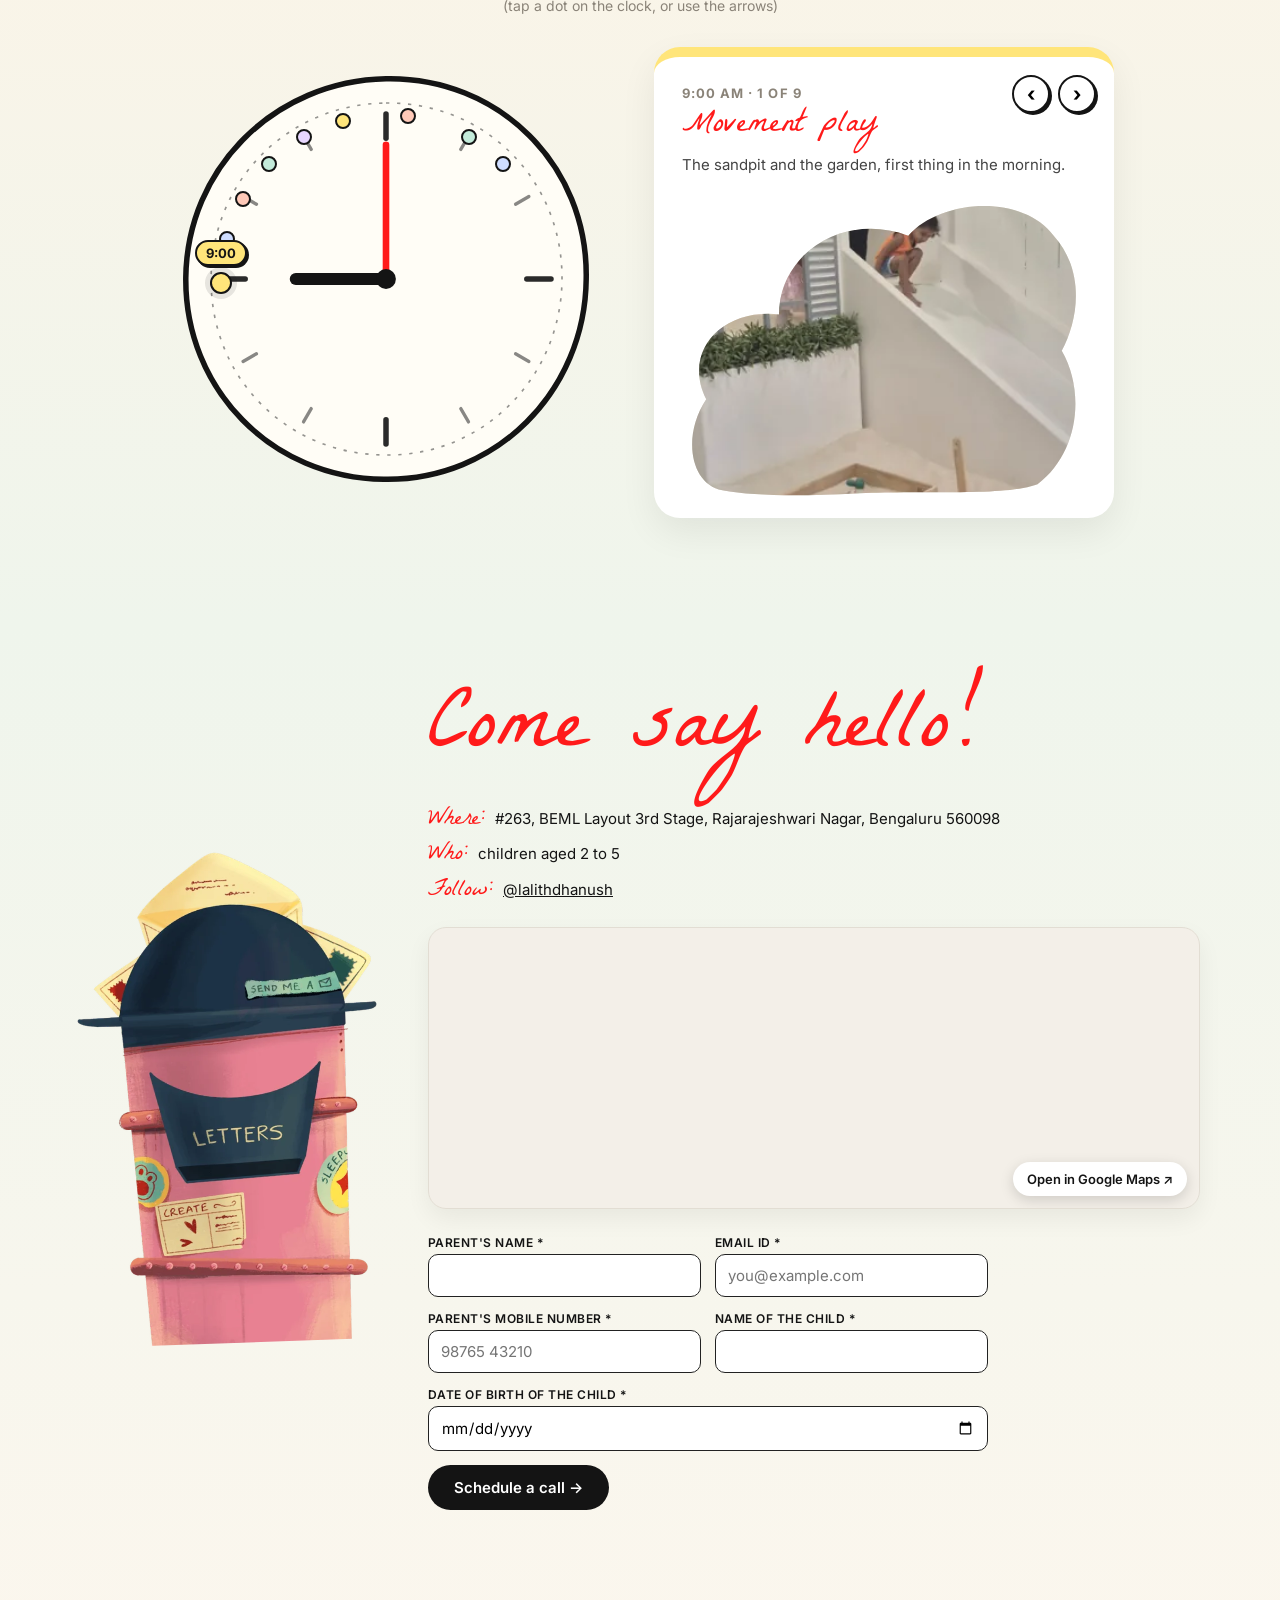
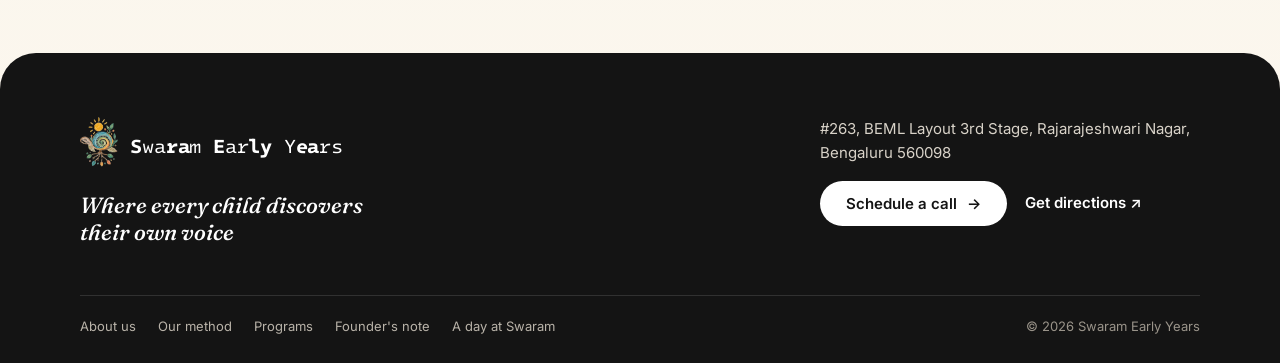
==== commit f95f59ec: "New Beyond the Classroom and Circle time photos; keep the Society pill inside the circle on phones C" ====
--- a/v2/index.html
+++ b/v2/index.html
@@ -5,8 +5,8 @@
 <title>Swaram Early Years · Preschool in Bangalore</title>
 <meta name="viewport" content="width=device-width, initial-scale=1">
 <!-- The site opens straight into the main page (the sketchbook intro is saved as index.sketchbook.html) -->
-<script>location.replace("home.html?v=15" + location.hash);</script>
-<meta http-equiv="refresh" content="0; url=home.html?v=15">
+<script>location.replace("home.html?v=16" + location.hash);</script>
+<meta http-equiv="refresh" content="0; url=home.html?v=16">
 <link rel="canonical" href="home.html">
 </head>
 <body><a href="home.html">Swaram Early Years</a></body>
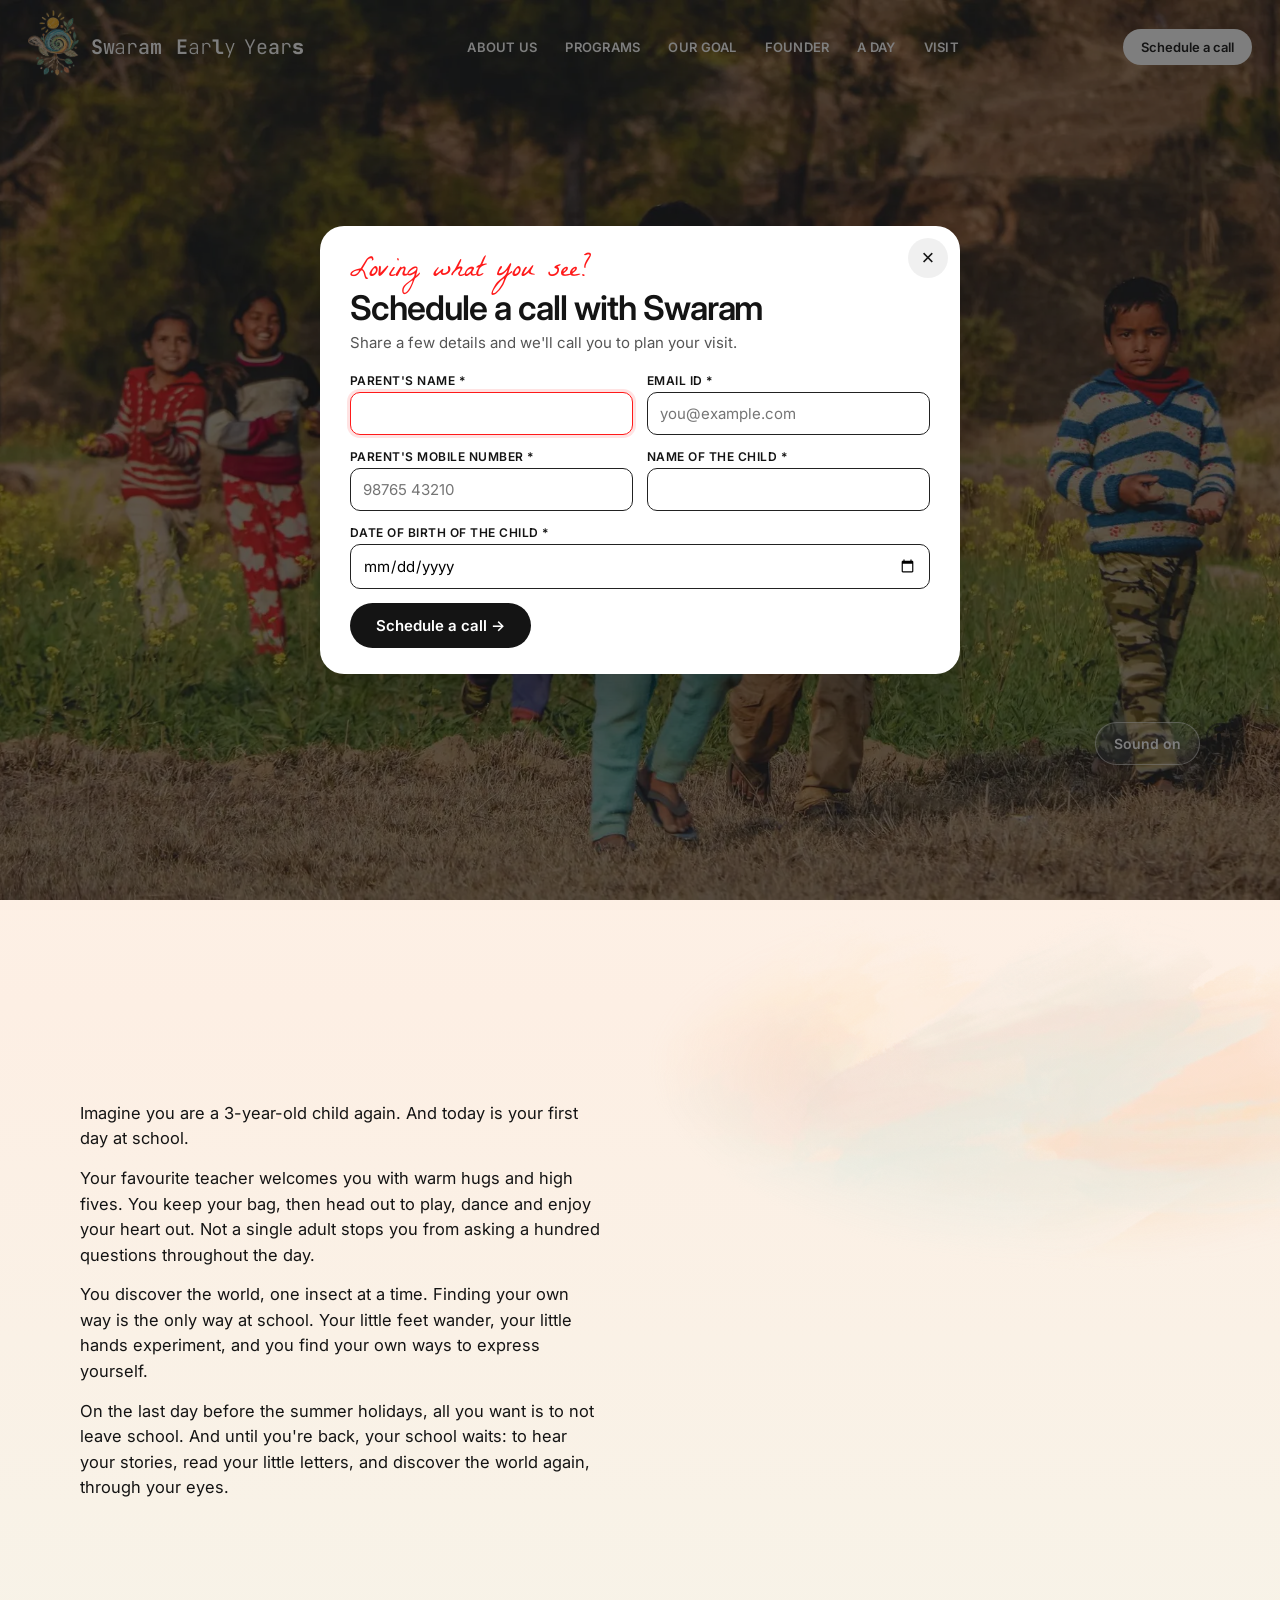
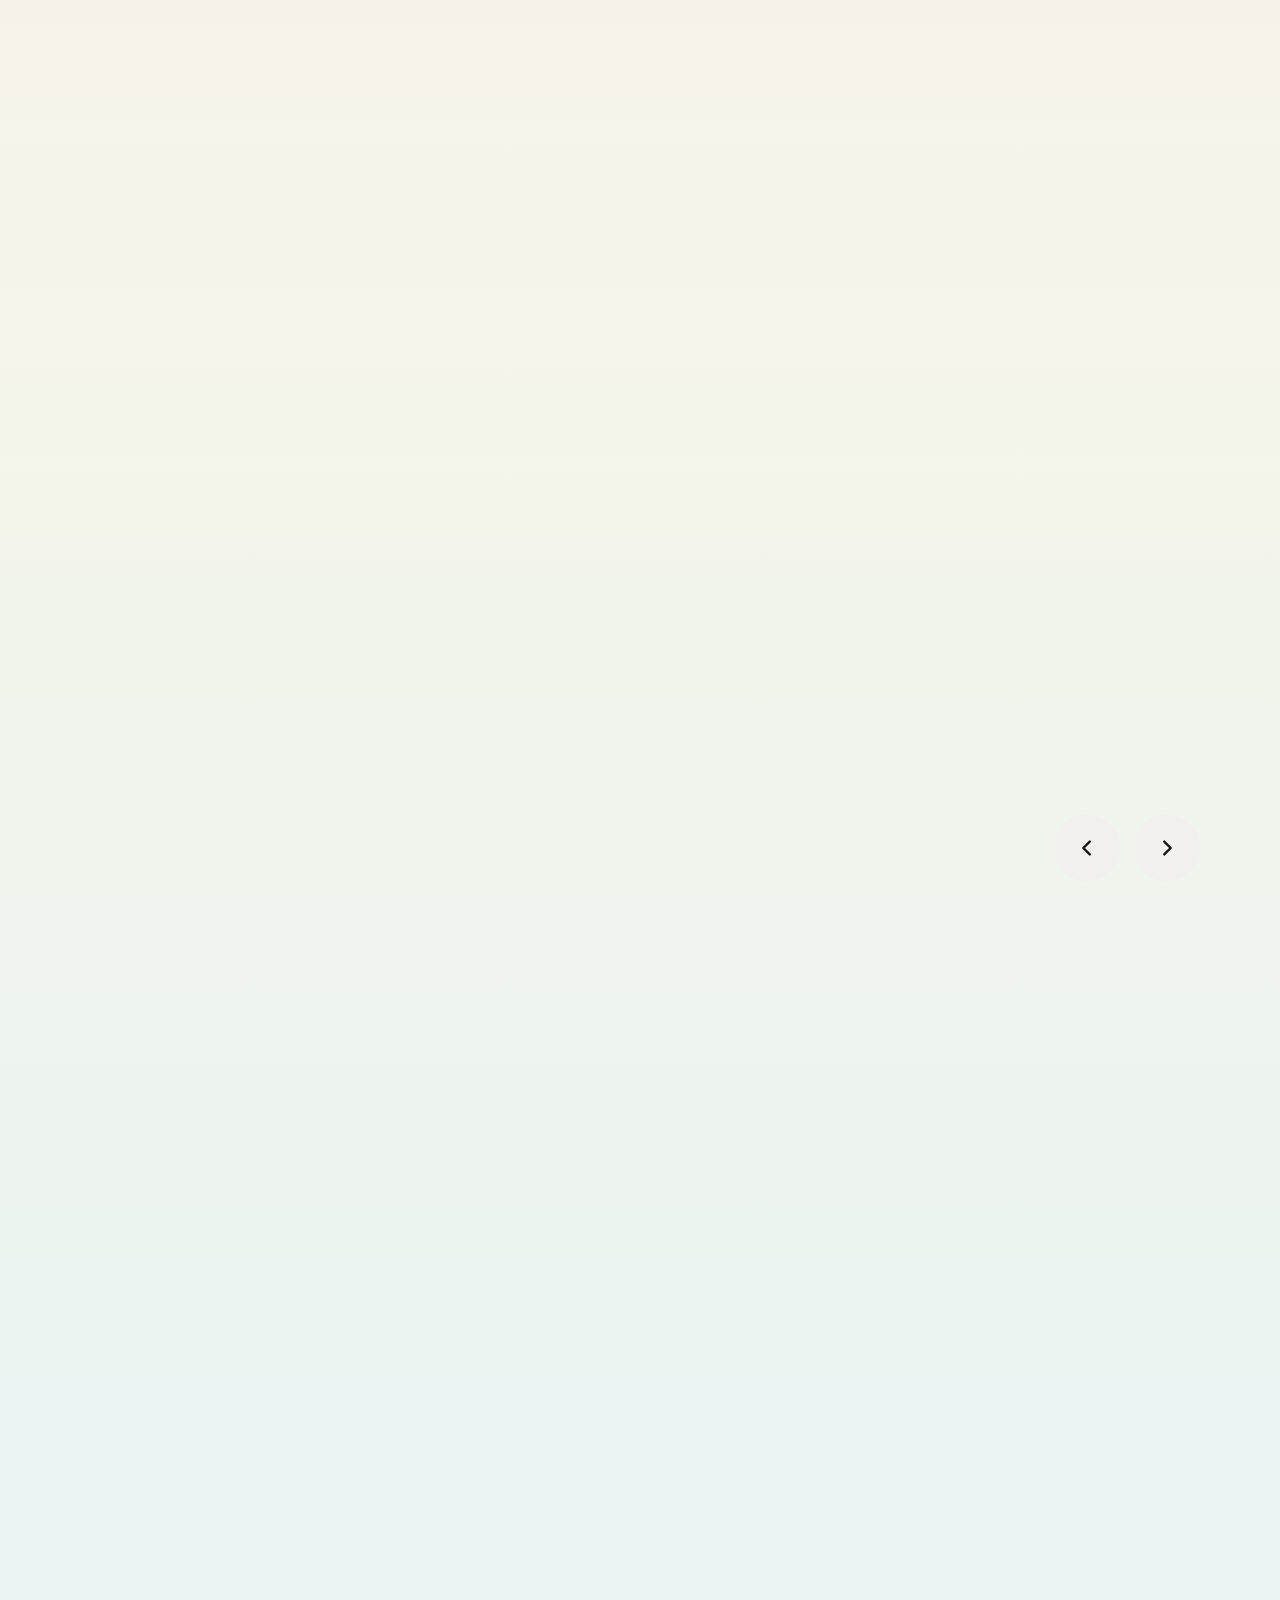
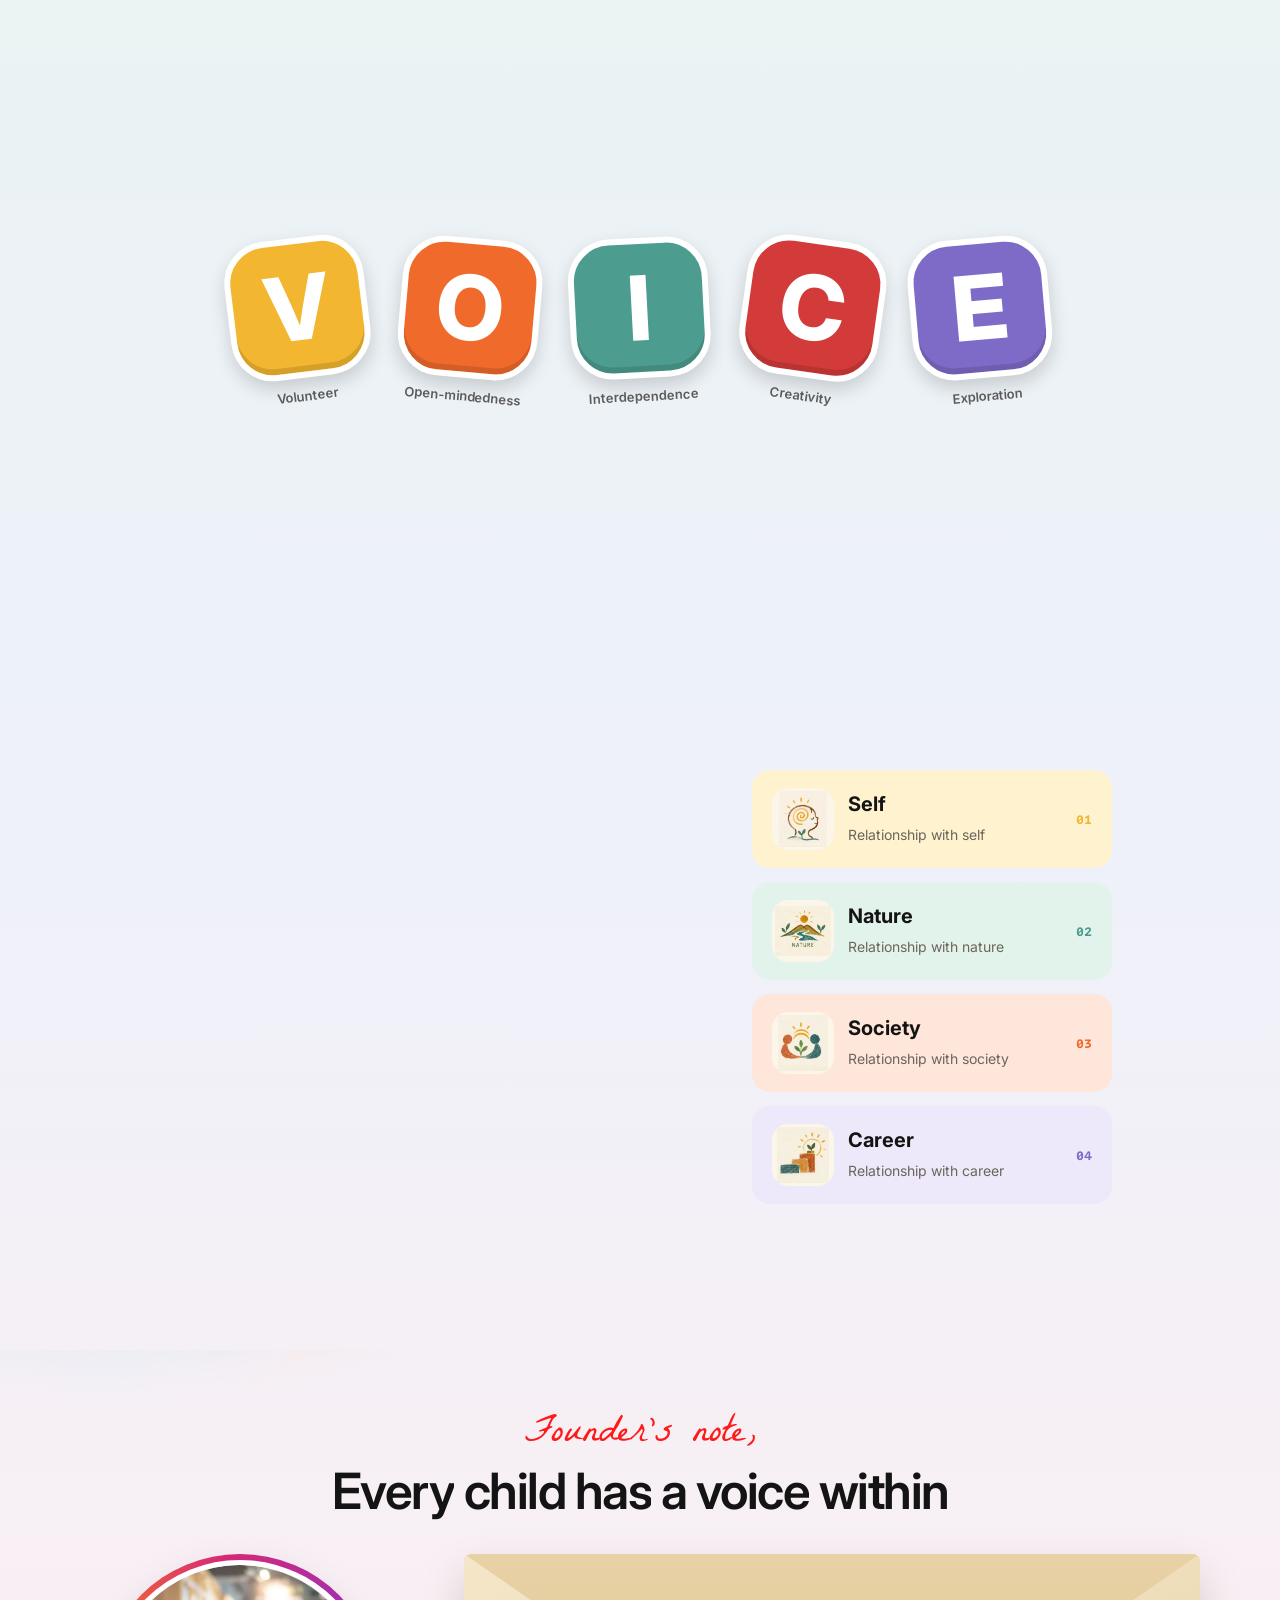
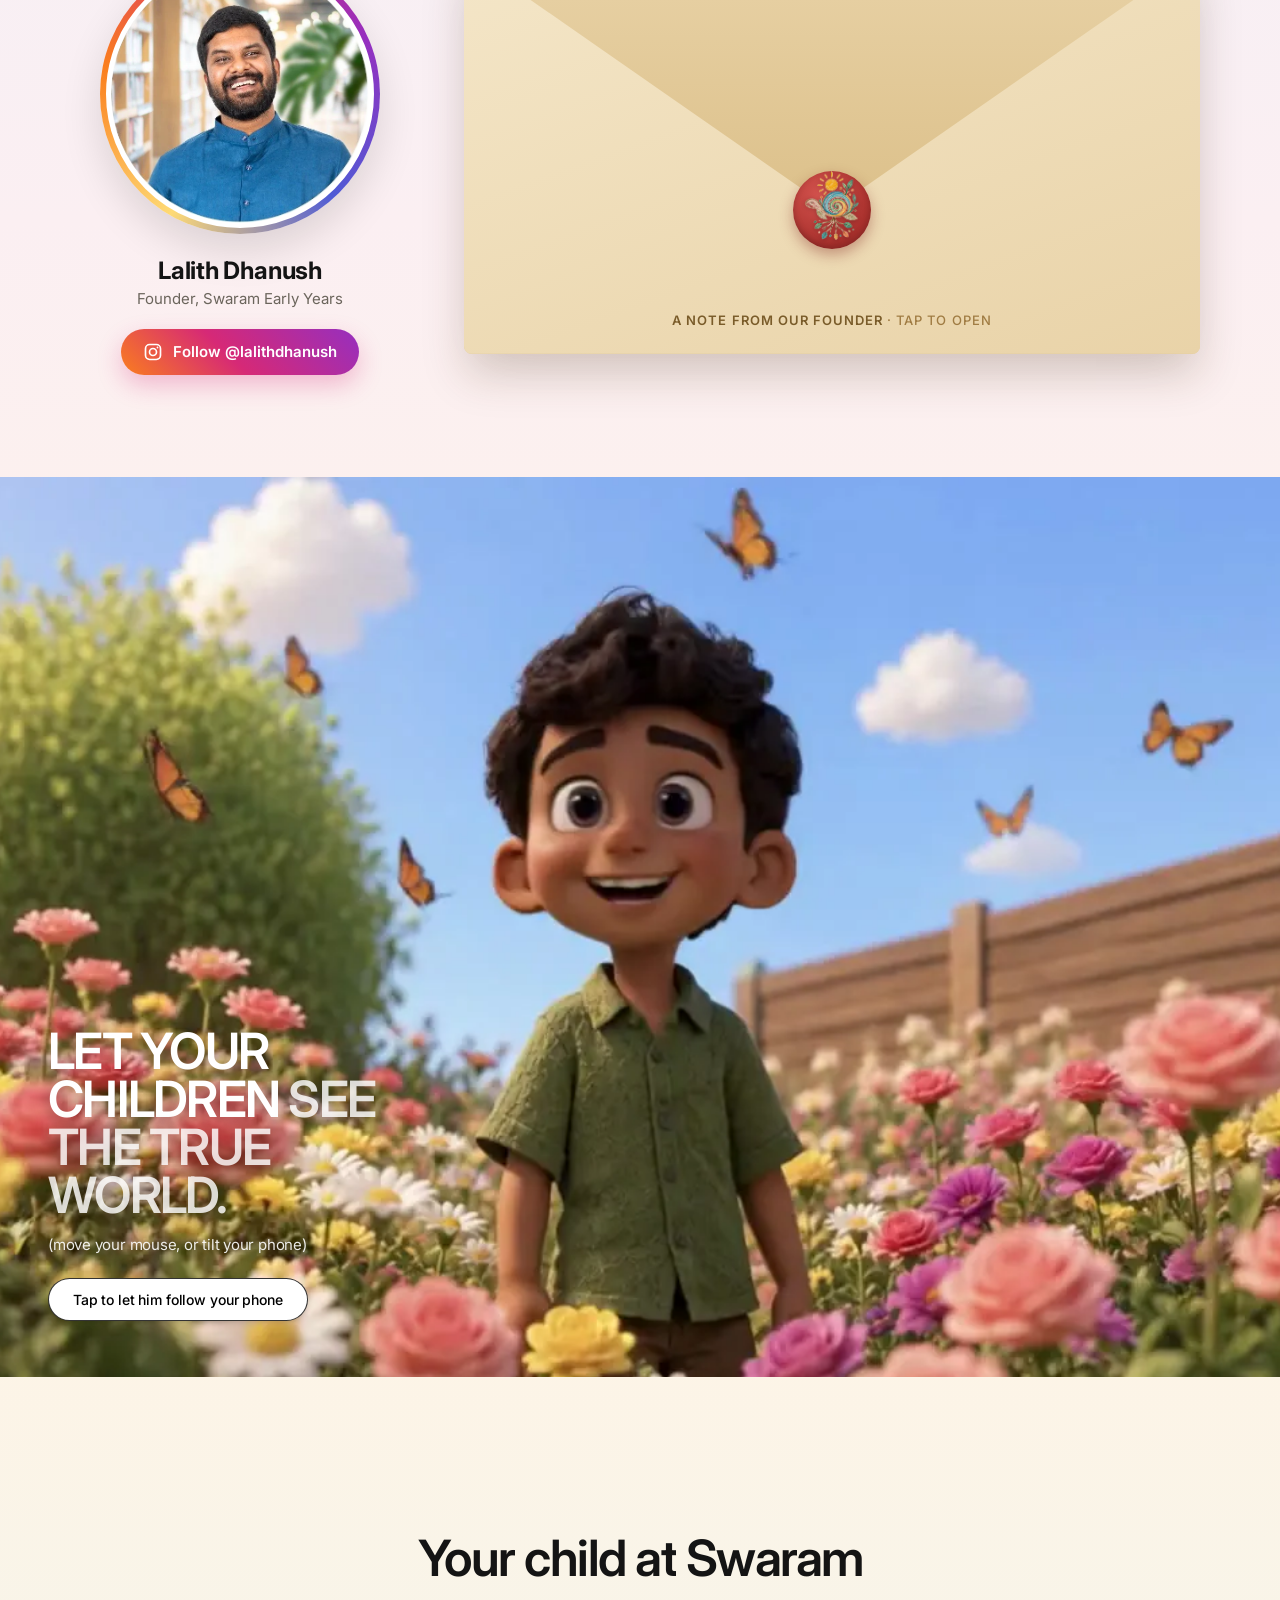
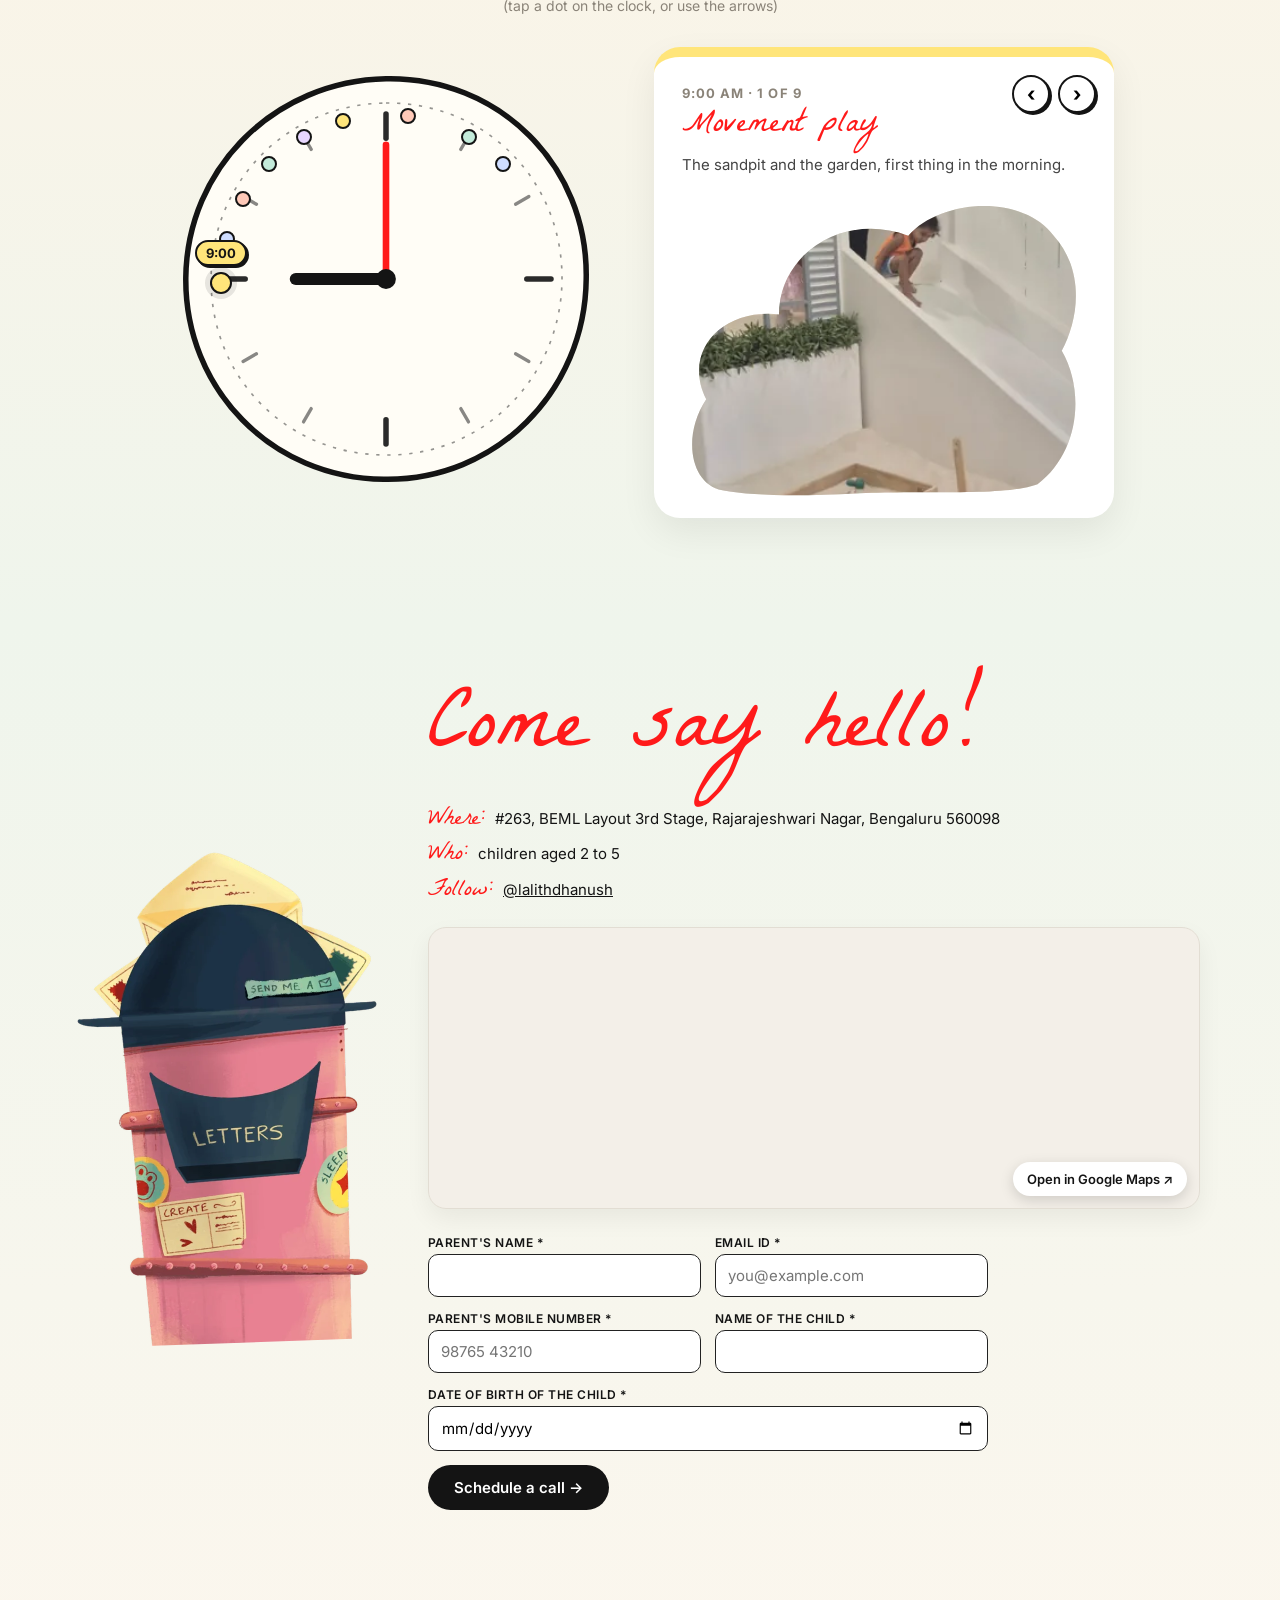
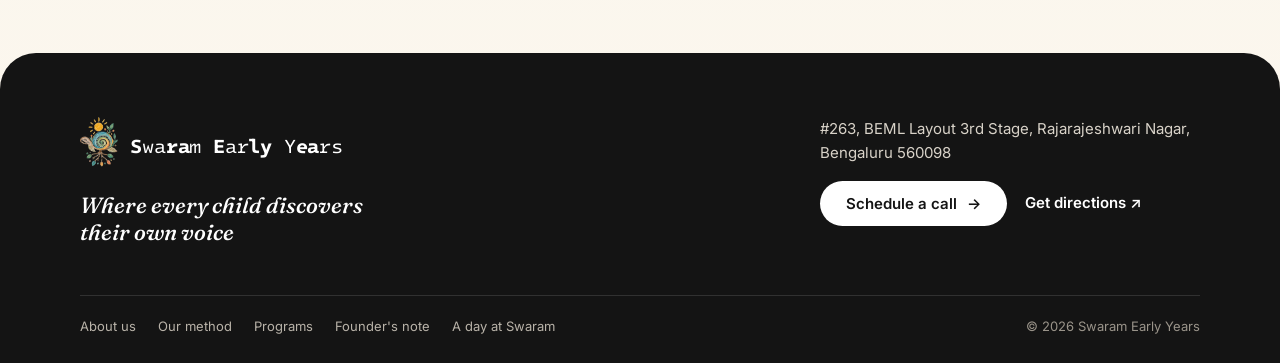
==== commit c2d8d5c5: "New Dear Parents photo Co-Authored-By: Claude Opus 5.5 <noreply@anthropic.com>" ====
--- a/v2/index.html
+++ b/v2/index.html
@@ -5,8 +5,8 @@
 <title>Swaram Early Years · Preschool in Bangalore</title>
 <meta name="viewport" content="width=device-width, initial-scale=1">
 <!-- The site opens straight into the main page (the sketchbook intro is saved as index.sketchbook.html) -->
-<script>location.replace("home.html?v=16" + location.hash);</script>
-<meta http-equiv="refresh" content="0; url=home.html?v=16">
+<script>location.replace("home.html?v=17" + location.hash);</script>
+<meta http-equiv="refresh" content="0; url=home.html?v=17">
 <link rel="canonical" href="home.html">
 </head>
 <body><a href="home.html">Swaram Early Years</a></body>
